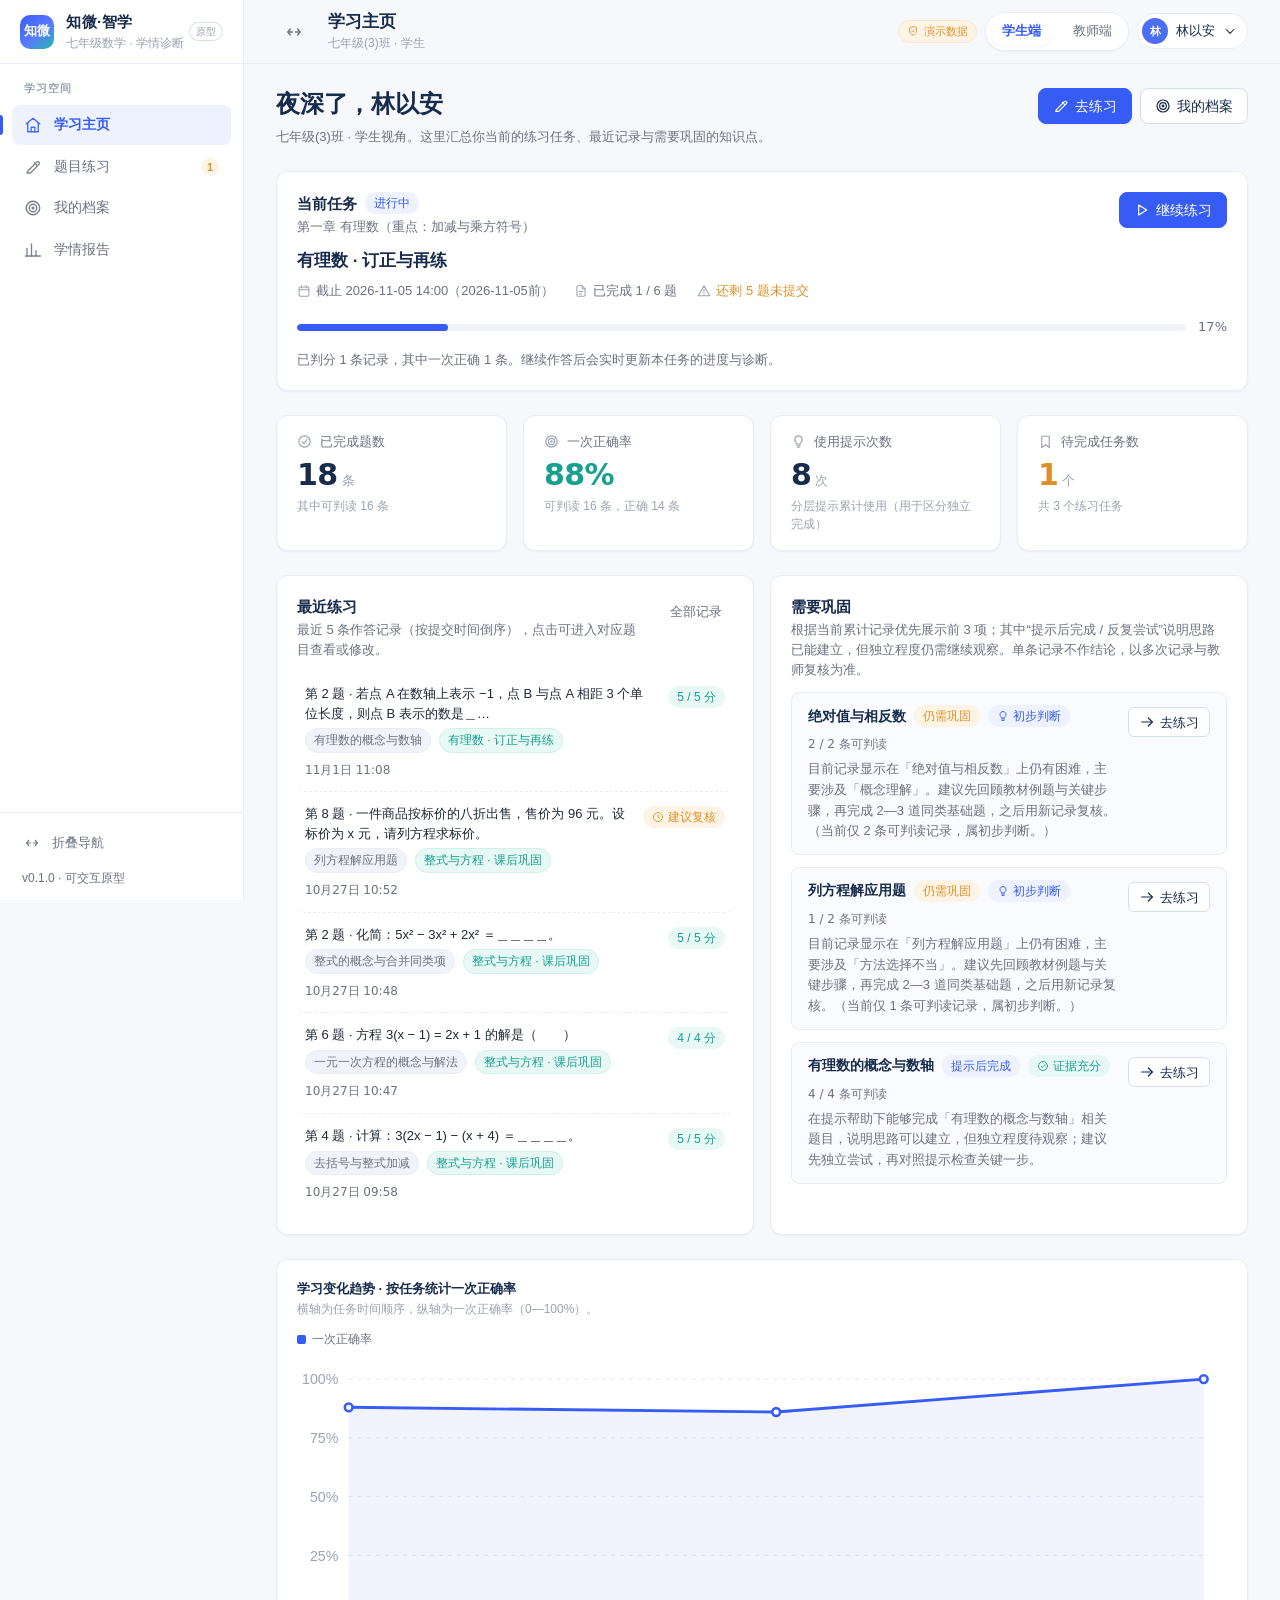
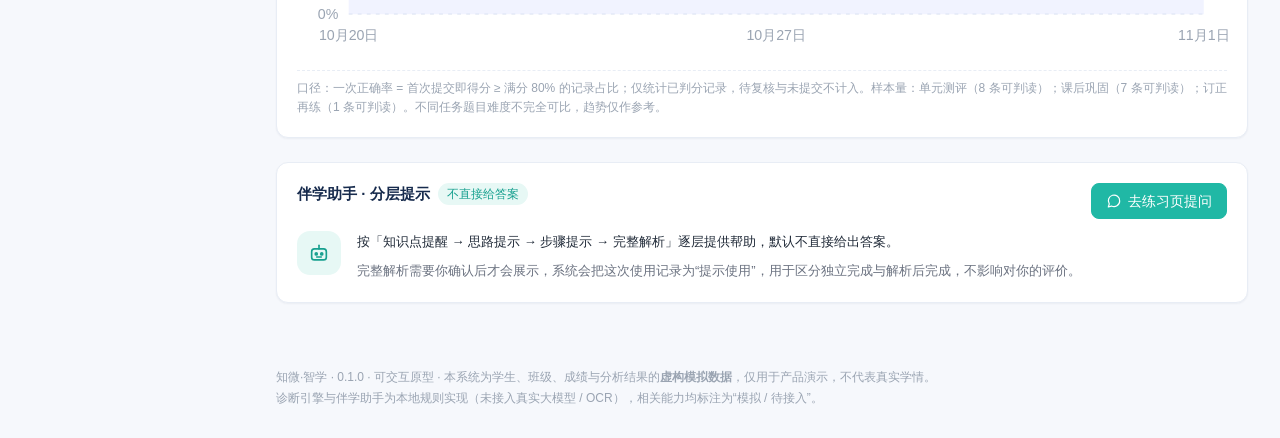
==== index.html @ b039ffd8 "checkpoint: 第一轮 UI 优化开始前的完整基线（Batch 0 前）" ====
<!DOCTYPE html>
<html lang="zh-CN">
<head>
  <meta charset="utf-8" />
  <meta name="viewport" content="width=device-width, initial-scale=1" />
  <title>知微·智学 · 七年级数学学情诊断与个性化学习智能体</title>
  <meta name="description" content="面向七年级数学的学情诊断与个性化学习智能体原型（演示数据）" />
  <link rel="stylesheet" href="css/tokens.css" />
  <link rel="stylesheet" href="css/base.css" />
  <link rel="stylesheet" href="css/components.css" />
  <link rel="stylesheet" href="css/charts.css" />
  <link rel="stylesheet" href="css/student.css" />
  <link rel="stylesheet" href="css/teacher.css" />
  <link rel="stylesheet" href="css/analysis.css" />
  <link rel="stylesheet" href="css/print.css" />
</head>
<body>
  <a class="skip-link" href="#app">跳到主要内容</a>
  <div id="app" class="app-root">
    <div class="boot">
      <div class="boot-mark">知微</div>
      <p class="boot-text">正在加载演示数据……</p>
    </div>
  </div>
  <div id="overlay-root"></div>
  <div id="toast-root" class="toast-root" aria-live="polite" aria-atomic="true"></div>

  <!-- 核心库 -->
  <script src="js/core/html.js"></script>
  <script src="js/core/pages.js"></script>
  <script src="js/data/seed.js"></script>
  <script src="js/services/parser.js"></script>
  <script src="js/services/grader.js"></script>
  <script src="js/services/diagnosis.js"></script>
  <script src="js/services/selectors.js"></script>
  <script src="js/services/assistant.js"></script>
  <script src="js/services/io.js"></script>
  <script src="js/core/store.js"></script>
  <script src="js/core/ui.js"></script>
  <script src="js/core/charts.js"></script>

  <!-- 学生端页面 -->
  <script src="js/pages/student/home.js"></script>
  <script src="js/pages/student/practice.js"></script>
  <script src="js/pages/student/archive.js"></script>
  <script src="js/pages/student/report.js"></script>

  <!-- 教师端页面（核心流程） -->
  <script src="js/pages/teacher/dashboard.js"></script>
  <script src="js/pages/teacher/import.js"></script>
  <script src="js/pages/teacher/grading.js"></script>
  <script src="js/pages/teacher/review.js"></script>

  <!-- 教师端页面（学情分析） -->
  <script src="js/pages/teacher/analysis.js"></script>
  <script src="js/pages/teacher/profile.js"></script>
  <script src="js/pages/teacher/assistant.js"></script>
  <script src="js/pages/teacher/data.js"></script>

  <!-- 应用入口 -->
  <script src="js/app.js"></script>
</body>
</html>
---- css/tokens.css ----
/* ============================================================
   知微·智学 · 设计令牌（Design Tokens）
   依据 UI设计.docx：暖白底 + 深海蓝主色 + 青绿辅助色
   ============================================================ */
:root {
  /* 色彩 */
  --bg: #F6F8FC;
  --bg-soft: #F0F4FA;
  --surface: #FFFFFF;
  --surface-2: #FAFBFE;
  --primary: #365CF5;
  --primary-hover: #2A4BD8;
  --primary-active: #2440BC;
  --primary-50: #EEF2FF;
  --primary-100: #DDE5FF;
  --primary-200: #C3D0FF;
  --navy: #172B4D;
  --navy-2: #24395C;
  --teal: #20B8A5;
  --teal-hover: #17A08F;
  --teal-50: #E7F8F5;
  --teal-100: #CDF1EB;
  --success: #16A085;
  --success-50: #E6F6F2;
  --warn: #F0A43A;
  --warn-hover: #DC9128;
  --warn-50: #FDF4E6;
  --warn-100: #FBE7C7;
  --danger: #E56B6F;
  --danger-50: #FDEDEE;
  --danger-100: #FAD5D7;
  --text: #1F2937;
  --text-2: #6B7280;
  --text-3: #9AA4B2;
  --text-invert: #FFFFFF;
  --border: #E8EDF5;
  --border-strong: #D6DFEC;
  --border-focus: #365CF5;
  --overlay: rgba(23, 43, 77, 0.42);

  /* 圆角 */
  --radius-xs: 6px;
  --radius-sm: 8px;
  --radius: 12px;
  --radius-lg: 16px;
  --radius-xl: 20px;
  --radius-pill: 999px;

  /* 间距（8px 体系） */
  --s-1: 4px;
  --s-2: 8px;
  --s-3: 12px;
  --s-4: 16px;
  --s-5: 20px;
  --s-6: 24px;
  --s-7: 32px;
  --s-8: 40px;
  --s-9: 48px;
  --s-10: 64px;
  --s-11: 80px;

  /* 阴影 */
  --shadow-xs: 0 1px 2px rgba(23, 43, 77, 0.05);
  --shadow-sm: 0 1px 3px rgba(23, 43, 77, 0.07), 0 1px 2px rgba(23, 43, 77, 0.04);
  --shadow-md: 0 6px 20px rgba(23, 43, 77, 0.08);
  --shadow-lg: 0 18px 48px rgba(23, 43, 77, 0.14);
  --shadow-focus: 0 0 0 3px rgba(54, 92, 245, 0.18);

  /* 字体 */
  --font-sans: "Inter", -apple-system, BlinkMacSystemFont, "Segoe UI", "PingFang SC",
    "Hiragino Sans GB", "Microsoft YaHei", "Noto Sans SC", "Source Han Sans SC", sans-serif;
  --font-num: "Inter", "SF Pro Display", "Segoe UI", system-ui, sans-serif;
  --font-mono: "JetBrains Mono", "SFMono-Regular", Consolas, "Liberation Mono", monospace;

  --fs-xs: 12px;
  --fs-sm: 13px;
  --fs-base: 14px;
  --fs-md: 15px;
  --fs-lg: 17px;
  --fs-xl: 20px;
  --fs-2xl: 24px;
  --fs-3xl: 30px;
  --fs-4xl: 38px;

  --lh-tight: 1.25;
  --lh-normal: 1.55;
  --lh-relaxed: 1.75;

  /* 动效 */
  --dur-fast: 150ms;
  --dur: 200ms;
  --dur-slow: 250ms;
  --ease: cubic-bezier(0.2, 0.8, 0.2, 1);
  --ease-out: cubic-bezier(0.16, 1, 0.3, 1);

  /* 布局 */
  --sidebar-w: 244px;
  --sidebar-w-collapsed: 76px;
  --topbar-h: 64px;
  --content-max: 1280px;
  --z-sticky: 20;
  --z-nav: 40;
  --z-overlay: 60;
  --z-modal: 70;
  --z-toast: 90;

  /* 语义状态（与 UI 规范对应） */
  --st-confirmed: var(--success);
  --st-confirmed-bg: var(--success-50);
  --st-pending: var(--warn);
  --st-pending-bg: var(--warn-50);
  --st-unknown: #8A94A6;
  --st-unknown-bg: #F1F4F9;
  --st-processing: var(--primary);
  --st-processing-bg: var(--primary-50);
  --st-error: var(--danger);
  --st-error-bg: var(--danger-50);
}
---- css/base.css ----
/* ============================================================
   知微·智学 · 基础样式与页面外壳
   ============================================================ */
*,
*::before,
*::after { box-sizing: border-box; }

html, body { height: 100%; }

html {
  -webkit-text-size-adjust: 100%;
  text-size-adjust: 100%;
}

body {
  margin: 0;
  background: var(--bg);
  color: var(--text);
  font-family: var(--font-sans);
  font-size: var(--fs-base);
  line-height: var(--lh-normal);
  -webkit-font-smoothing: antialiased;
  -moz-osx-font-smoothing: grayscale;
}

h1, h2, h3, h4, h5, p, figure, blockquote, dl, dd { margin: 0; }
ul, ol { margin: 0; padding: 0; }
li { list-style: none; }
button, input, select, textarea { font: inherit; color: inherit; }
button { cursor: pointer; }
a { color: var(--primary); text-decoration: none; }
a:hover { text-decoration: underline; }
img, svg { max-width: 100%; }
strong, b { font-weight: 600; }

::selection { background: var(--primary-100); color: var(--navy); }

:focus-visible {
  outline: 2px solid var(--primary);
  outline-offset: 2px;
  border-radius: var(--radius-xs);
}

.skip-link {
  position: fixed;
  left: 12px;
  top: -60px;
  z-index: 200;
  background: var(--surface);
  color: var(--primary);
  padding: 8px 14px;
  border-radius: var(--radius-sm);
  box-shadow: var(--shadow-md);
  transition: top var(--dur) var(--ease);
}
.skip-link:focus { top: 12px; }

/* ---------------- 启动占位 ---------------- */
.boot {
  min-height: 100vh;
  display: flex;
  flex-direction: column;
  align-items: center;
  justify-content: center;
  gap: var(--s-4);
}
.boot-mark {
  width: 64px; height: 64px;
  border-radius: 18px;
  background: linear-gradient(140deg, var(--primary), #5B7BFF 55%, var(--teal));
  color: #fff;
  font-weight: 700;
  font-size: 19px;
  display: flex; align-items: center; justify-content: center;
  box-shadow: var(--shadow-md);
  letter-spacing: 1px;
}
.boot-text { color: var(--text-2); font-size: var(--fs-sm); }

/* ============================================================
   页面外壳：左侧导航 + 顶部工具栏 + 内容区
   ============================================================ */
.shell {
  display: grid;
  grid-template-columns: var(--sidebar-w) minmax(0, 1fr);
  min-height: 100vh;
  transition: grid-template-columns var(--dur-slow) var(--ease);
}
.shell.is-collapsed { grid-template-columns: var(--sidebar-w-collapsed) minmax(0, 1fr); }

/* ---------------- 侧边导航 ---------------- */
.sidebar {
  position: sticky;
  top: 0;
  height: 100vh;
  display: flex;
  flex-direction: column;
  background: var(--surface);
  border-right: 1px solid var(--border);
  z-index: var(--z-nav);
}
.brand {
  display: flex;
  align-items: center;
  gap: var(--s-3);
  height: var(--topbar-h);
  padding: 0 var(--s-5);
  border-bottom: 1px solid var(--border);
  flex: 0 0 auto;
}
.brand-mark {
  width: 34px; height: 34px;
  flex: 0 0 auto;
  border-radius: 10px;
  background: linear-gradient(140deg, var(--primary), #5B7BFF 55%, var(--teal));
  color: #fff;
  font-size: 13px;
  font-weight: 700;
  display: flex; align-items: center; justify-content: center;
  letter-spacing: .5px;
}
.brand-text { min-width: 0; }
.brand-name {
  font-size: var(--fs-md);
  font-weight: 700;
  color: var(--navy);
  letter-spacing: .5px;
  white-space: nowrap;
}
.brand-sub {
  font-size: var(--fs-xs);
  color: var(--text-3);
  white-space: nowrap;
  margin-top: 1px;
}
.brand-badge {
  margin-left: auto;
  font-size: 10px;
  color: var(--text-3);
  border: 1px solid var(--border-strong);
  border-radius: var(--radius-pill);
  padding: 1px 6px;
  white-space: nowrap;
}

.nav {
  flex: 1 1 auto;
  overflow-y: auto;
  padding: var(--s-4) var(--s-3);
  display: flex;
  flex-direction: column;
  gap: var(--s-5);
  scrollbar-width: thin;
}
.nav-group-title {
  font-size: 11px;
  letter-spacing: .08em;
  color: var(--text-3);
  font-weight: 600;
  padding: 0 var(--s-3);
  margin-bottom: var(--s-2);
  white-space: nowrap;
  overflow: hidden;
}
.nav-item {
  display: flex;
  align-items: center;
  gap: var(--s-3);
  padding: 9px var(--s-3);
  border-radius: var(--radius-sm);
  color: var(--text-2);
  font-size: var(--fs-base);
  font-weight: 500;
  text-decoration: none;
  transition: background var(--dur-fast) var(--ease), color var(--dur-fast) var(--ease);
  position: relative;
  white-space: nowrap;
}
.nav-item + .nav-item { margin-top: 2px; }
.nav-item svg { flex: 0 0 auto; color: currentColor; opacity: .9; }
.nav-item:hover { background: var(--bg-soft); color: var(--navy); text-decoration: none; }
.nav-item.is-active { background: var(--primary-50); color: var(--primary); font-weight: 600; }
.nav-item.is-active::before {
  content: "";
  position: absolute;
  left: -12px; top: 50%;
  transform: translateY(-50%);
  width: 3px; height: 20px;
  border-radius: 0 3px 3px 0;
  background: var(--primary);
}
.nav-item-label { flex: 1 1 auto; overflow: hidden; text-overflow: ellipsis; }
.nav-count {
  font-size: 11px;
  font-weight: 600;
  padding: 0 6px;
  border-radius: var(--radius-pill);
  background: var(--warn-50);
  color: var(--warn-hover);
  line-height: 18px;
}
.nav-foot {
  border-top: 1px solid var(--border);
  padding: var(--s-3);
  display: flex;
  flex-direction: column;
  gap: var(--s-2);
}
.nav-collapse {
  display: flex;
  align-items: center;
  gap: var(--s-3);
  width: 100%;
  padding: 8px var(--s-3);
  border: 0;
  background: transparent;
  border-radius: var(--radius-sm);
  color: var(--text-2);
  font-size: var(--fs-sm);
}
.nav-collapse:hover { background: var(--bg-soft); color: var(--navy); }

/* 折叠态 */
.shell.is-collapsed .brand { padding: 0; justify-content: center; }
.shell.is-collapsed .brand-text,
.shell.is-collapsed .brand-badge,
.shell.is-collapsed .nav-group-title,
.shell.is-collapsed .nav-item-label,
.shell.is-collapsed .nav-count,
.shell.is-collapsed .nav-collapse span { display: none; }
.shell.is-collapsed .nav-item { justify-content: center; padding: 10px 0; }
.shell.is-collapsed .nav-item.is-active::before { left: -12px; }
.shell.is-collapsed .nav-collapse { justify-content: center; }

/* ---------------- 主区域 ---------------- */
.main {
  min-width: 0;
  display: flex;
  flex-direction: column;
  min-height: 100vh;
}
.topbar {
  position: sticky;
  top: 0;
  z-index: var(--z-sticky);
  height: var(--topbar-h);
  flex: 0 0 auto;
  display: flex;
  align-items: center;
  gap: var(--s-4);
  padding: 0 var(--s-7);
  background: rgba(246, 248, 252, 0.86);
  backdrop-filter: saturate(1.4) blur(10px);
  border-bottom: 1px solid var(--border);
}
.topbar-title { min-width: 0; }
.topbar-title h1 {
  font-size: var(--fs-lg);
  font-weight: 650;
  color: var(--navy);
  line-height: 1.3;
  white-space: nowrap;
  overflow: hidden;
  text-overflow: ellipsis;
}
.topbar-crumb {
  font-size: var(--fs-xs);
  color: var(--text-3);
  margin-top: 1px;
  white-space: nowrap;
  overflow: hidden;
  text-overflow: ellipsis;
}
.topbar-tools {
  margin-left: auto;
  display: flex;
  align-items: center;
  gap: var(--s-2);
}
.content {
  flex: 1 1 auto;
  width: 100%;
  max-width: var(--content-max);
  margin: 0 auto;
  padding: var(--s-6) var(--s-7) var(--s-9);
}
.content.is-wide { max-width: none; }

.page { display: flex; flex-direction: column; gap: var(--s-6); animation: page-in var(--dur-slow) var(--ease-out); }
@keyframes page-in {
  from { opacity: 0; transform: translateY(6px); }
  to { opacity: 1; transform: none; }
}

/* ---------------- 页头 ---------------- */
.page-head { display: flex; align-items: flex-start; gap: var(--s-4); flex-wrap: wrap; }
.page-head-main { min-width: 0; flex: 1 1 340px; }
.page-title {
  font-size: var(--fs-2xl);
  font-weight: 650;
  color: var(--navy);
  letter-spacing: -0.01em;
  line-height: 1.3;
}
.page-desc { color: var(--text-2); font-size: var(--fs-sm); margin-top: var(--s-2); max-width: 76ch; }
.page-actions { display: flex; align-items: center; gap: var(--s-2); flex-wrap: wrap; }

/* ---------------- 通用工具类 ---------------- */
.stack { display: flex; flex-direction: column; gap: var(--s-4); }
.stack-sm { display: flex; flex-direction: column; gap: var(--s-2); }
.stack-lg { display: flex; flex-direction: column; gap: var(--s-6); }
.row { display: flex; align-items: center; gap: var(--s-3); }
.row-sm { display: flex; align-items: center; gap: var(--s-2); }
.row-between { display: flex; align-items: center; justify-content: space-between; gap: var(--s-3); }
.row-wrap { flex-wrap: wrap; }
.spacer { flex: 1 1 auto; }
.muted { color: var(--text-2); }
.small { font-size: var(--fs-sm); }
.tiny { font-size: var(--fs-xs); }
.num { font-family: var(--font-num); font-variant-numeric: tabular-nums; }
.mono { font-family: var(--font-mono); }
.strong { font-weight: 600; }
.navy { color: var(--navy); }
.primary-text { color: var(--primary); }
.teal-text { color: var(--teal-hover); }
.warn-text { color: var(--warn-hover); }
.danger-text { color: var(--danger); }
.truncate { overflow: hidden; text-overflow: ellipsis; white-space: nowrap; }
.scroll-x { overflow-x: auto; scrollbar-width: thin; }
.divider { height: 1px; background: var(--border); border: 0; margin: 0; }
.mt-2 { margin-top: var(--s-2); }
.mt-4 { margin-top: var(--s-4); }
.mt-6 { margin-top: var(--s-6); }
.mb-2 { margin-bottom: var(--s-2); }
.mb-4 { margin-bottom: var(--s-4); }
.hidden { display: none !important; }
.sr-only {
  position: absolute; width: 1px; height: 1px; padding: 0; margin: -1px;
  overflow: hidden; clip: rect(0 0 0 0); white-space: nowrap; border: 0;
}

/* ---------------- 响应式 ---------------- */
@media (max-width: 1180px) {
  :root { --sidebar-w: 216px; }
  .content { padding: var(--s-5) var(--s-5) var(--s-8); }
  .topbar { padding: 0 var(--s-5); }
}
@media (max-width: 900px) {
  .shell, .shell.is-collapsed { grid-template-columns: var(--sidebar-w-collapsed) minmax(0, 1fr); }
  .shell .brand-text, .shell .nav-group-title, .shell .nav-item-label, .shell .nav-count,
  .shell .brand-badge, .shell .nav-collapse span { display: none; }
  .shell .brand { padding: 0; justify-content: center; }
  .shell .nav-item { justify-content: center; padding: 10px 0; }
  .shell .nav-collapse { justify-content: center; }
  .content { padding: var(--s-4) var(--s-4) var(--s-8); }
  .topbar { padding: 0 var(--s-4); gap: var(--s-2); }
  .page-title { font-size: var(--fs-xl); }
}
@media (max-width: 640px) {
  .topbar-crumb { display: none; }
  .page-actions { width: 100%; }
}

/* ---------------- 打印 ---------------- */
@media print {
  .sidebar, .topbar, .no-print, .toast-root { display: none !important; }
  .shell { display: block; }
  .content { max-width: none; padding: 0; }
  body { background: #fff; }
  .card { box-shadow: none !important; border-color: #D6DFEC !important; break-inside: avoid; }
  a { color: inherit; text-decoration: none; }
}
---- css/components.css ----
/* ============================================================
   知微·智学 · 组件系统
   ============================================================ */

/* ---------------- 按钮 ---------------- */
.btn {
  display: inline-flex;
  align-items: center;
  justify-content: center;
  gap: 6px;
  height: 36px;
  padding: 0 14px;
  border-radius: var(--radius-sm);
  border: 1px solid transparent;
  background: var(--surface);
  color: var(--text);
  font-size: var(--fs-base);
  font-weight: 500;
  line-height: 1;
  white-space: nowrap;
  transition: background var(--dur-fast) var(--ease), border-color var(--dur-fast) var(--ease),
    color var(--dur-fast) var(--ease), box-shadow var(--dur-fast) var(--ease), transform var(--dur-fast) var(--ease);
  user-select: none;
}
.btn:active { transform: translateY(0.5px); }
.btn:disabled, .btn[aria-disabled="true"] { opacity: .5; cursor: not-allowed; pointer-events: none; }
.btn svg { flex: 0 0 auto; }

.btn-primary { background: var(--primary); color: #fff; border-color: var(--primary); box-shadow: var(--shadow-xs); }
.btn-primary:hover { background: var(--primary-hover); border-color: var(--primary-hover); text-decoration: none; }
.btn-primary:active { background: var(--primary-active); }

.btn-secondary { background: var(--surface); color: var(--navy); border-color: var(--border-strong); }
.btn-secondary:hover { background: var(--surface-2); border-color: var(--primary-200); color: var(--primary); text-decoration: none; }

.btn-ghost { background: transparent; color: var(--text-2); border-color: transparent; }
.btn-ghost:hover { background: var(--bg-soft); color: var(--navy); text-decoration: none; }

.btn-quiet { background: var(--primary-50); color: var(--primary); border-color: transparent; }
.btn-quiet:hover { background: var(--primary-100); text-decoration: none; }

.btn-teal { background: var(--teal); color: #fff; border-color: var(--teal); }
.btn-teal:hover { background: var(--teal-hover); border-color: var(--teal-hover); text-decoration: none; }

.btn-danger { background: var(--surface); color: var(--danger); border-color: var(--danger-100); }
.btn-danger:hover { background: var(--danger-50); border-color: var(--danger); text-decoration: none; }

.btn-sm { height: 30px; padding: 0 10px; font-size: var(--fs-sm); border-radius: var(--radius-xs); gap: 5px; }
.btn-lg { height: 42px; padding: 0 20px; font-size: var(--fs-md); border-radius: var(--radius); }
.btn-icon { width: 36px; padding: 0; }
.btn-icon.btn-sm { width: 30px; }
.btn-block { width: 100%; }
.btn-row { display: flex; align-items: center; gap: var(--s-2); flex-wrap: wrap; }

.link-btn {
  border: 0; background: none; padding: 0;
  color: var(--primary); font-size: var(--fs-sm); font-weight: 500;
}
.link-btn:hover { text-decoration: underline; }
.link-quiet { color: var(--text-2); }
.link-quiet:hover { color: var(--primary); }

/* ---------------- 卡片 ---------------- */
.card {
  background: var(--surface);
  border: 1px solid var(--border);
  border-radius: var(--radius);
  box-shadow: var(--shadow-xs);
  min-width: 0;
}
.card.is-pad { padding: var(--s-5); }
.card.is-flat { box-shadow: none; }
.card.is-accent { border-left: 3px solid var(--primary); }
.card.is-warn { border-left: 3px solid var(--warn); }
.card.is-teal { border-left: 3px solid var(--teal); }
.card.is-danger { border-left: 3px solid var(--danger); }
.card.is-hover { transition: border-color var(--dur) var(--ease), box-shadow var(--dur) var(--ease), transform var(--dur) var(--ease); }
.card.is-hover:hover { border-color: var(--primary-200); box-shadow: var(--shadow-md); transform: translateY(-1px); }

.card-head {
  display: flex;
  align-items: flex-start;
  gap: var(--s-3);
  padding: var(--s-5) var(--s-5) var(--s-3);
}
.card-head.is-bordered { border-bottom: 1px solid var(--border); padding-bottom: var(--s-4); }
.card-head-main { min-width: 0; flex: 1 1 auto; }
.card-title {
  font-size: var(--fs-md);
  font-weight: 600;
  color: var(--navy);
  line-height: 1.4;
  display: flex;
  align-items: center;
  gap: var(--s-2);
  flex-wrap: wrap;
}
.card-desc { font-size: var(--fs-sm); color: var(--text-2); margin-top: 3px; }
.card-actions { display: flex; align-items: center; gap: var(--s-2); flex: 0 0 auto; flex-wrap: wrap; }
.card-body { padding: 0 var(--s-5) var(--s-5); }
.card-body.is-pad-top { padding-top: var(--s-3); }
.card-body.is-solo { padding: var(--s-5); }
.card-body.is-flush { padding: 0; }
.card-foot {
  padding: var(--s-3) var(--s-5);
  border-top: 1px solid var(--border);
  display: flex;
  align-items: center;
  gap: var(--s-2);
  flex-wrap: wrap;
  background: var(--surface-2);
  border-radius: 0 0 var(--radius) var(--radius);
}
.card-foot-actions { margin-left: auto; }

.section { display: flex; flex-direction: column; gap: var(--s-4); }
.section-head { display: flex; align-items: center; gap: var(--s-3); flex-wrap: wrap; }
.section-title {
  font-size: var(--fs-md);
  font-weight: 650;
  color: var(--navy);
  display: flex; align-items: center; gap: var(--s-2);
}
.section-title::before {
  content: "";
  width: 3px; height: 14px;
  border-radius: 2px;
  background: var(--primary);
  display: inline-block;
}
.section-desc { font-size: var(--fs-sm); color: var(--text-2); }
.section-head-actions { margin-left: auto; display: flex; gap: var(--s-2); align-items: center; }

.grid { display: grid; gap: var(--s-4); }
.grid-2 { display: grid; gap: var(--s-4); grid-template-columns: repeat(2, minmax(0, 1fr)); }
.grid-3 { display: grid; gap: var(--s-4); grid-template-columns: repeat(3, minmax(0, 1fr)); }
.grid-4 { display: grid; gap: var(--s-4); grid-template-columns: repeat(4, minmax(0, 1fr)); }
.grid-auto { display: grid; gap: var(--s-4); grid-template-columns: repeat(auto-fit, minmax(220px, 1fr)); }
.split { display: grid; gap: var(--s-5); grid-template-columns: minmax(0, 1fr) 360px; align-items: start; }
.split-sm { display: grid; gap: var(--s-5); grid-template-columns: minmax(0, 1fr) 300px; align-items: start; }
.split-side { position: sticky; top: calc(var(--topbar-h) + var(--s-4)); }

@media (max-width: 1180px) {
  .grid-4 { grid-template-columns: repeat(2, minmax(0, 1fr)); }
}
@media (max-width: 1024px) {
  .split, .split-sm { grid-template-columns: minmax(0, 1fr); }
  .split-side { position: static; }
  .grid-3 { grid-template-columns: repeat(2, minmax(0, 1fr)); }
}
@media (max-width: 640px) {
  .grid-2, .grid-3, .grid-4 { grid-template-columns: minmax(0, 1fr); }
}

/* ---------------- 工具栏 ---------------- */
.toolbar {
  display: flex;
  align-items: center;
  gap: var(--s-2);
  flex-wrap: wrap;
}
.toolbar-right { margin-left: auto; display: flex; align-items: center; gap: var(--s-2); }
.toolbar-label { font-size: var(--fs-sm); color: var(--text-2); }

/* ---------------- 表单 ---------------- */
.form-grid { display: grid; gap: var(--s-4); grid-template-columns: repeat(2, minmax(0, 1fr)); }
.form-grid.is-3 { grid-template-columns: repeat(3, minmax(0, 1fr)); }
.field { display: flex; flex-direction: column; gap: 6px; min-width: 0; }
.label { font-size: var(--fs-sm); font-weight: 500; color: var(--navy); display: flex; align-items: center; gap: 6px; }
.label .req { color: var(--danger); }
.help { font-size: var(--fs-xs); color: var(--text-3); line-height: 1.5; }
.input, .select, .textarea {
  width: 100%;
  min-height: 36px;
  padding: 8px 11px;
  border: 1px solid var(--border-strong);
  border-radius: var(--radius-sm);
  background: var(--surface);
  color: var(--text);
  font-size: var(--fs-base);
  transition: border-color var(--dur-fast) var(--ease), box-shadow var(--dur-fast) var(--ease);
  outline: none;
}
.input:hover, .select:hover, .textarea:hover { border-color: var(--primary-200); }
.input:focus, .select:focus, .textarea:focus { border-color: var(--primary); box-shadow: var(--shadow-focus); }
.input::placeholder, .textarea::placeholder { color: var(--text-3); }
.textarea { min-height: 88px; resize: vertical; line-height: 1.6; }
.textarea.is-lg { min-height: 132px; }
.select {
  appearance: none;
  padding-right: 30px;
  background-image: url("data:image/svg+xml;charset=utf-8,%3Csvg xmlns='http://www.w3.org/2000/svg' width='12' height='12' viewBox='0 0 24 24' fill='none' stroke='%236B7280' stroke-width='2.4' stroke-linecap='round' stroke-linejoin='round'%3E%3Cpath d='m6 9 6 6 6-6'/%3E%3C/svg%3E");
  background-repeat: no-repeat;
  background-position: right 10px center;
}
.input.is-sm, .select.is-sm { min-height: 30px; padding: 4px 9px; font-size: var(--fs-sm); }
.input.is-lg { min-height: 44px; font-size: var(--fs-md); }
.search {
  position: relative;
  display: flex;
  align-items: center;
}
.search svg { position: absolute; left: 10px; color: var(--text-3); pointer-events: none; }
.search .input { padding-left: 32px; }
.check { display: flex; align-items: flex-start; gap: 8px; font-size: var(--fs-sm); color: var(--text); cursor: pointer; }
.check input { margin-top: 2px; accent-color: var(--primary); width: 15px; height: 15px; }
.radio-row { display: flex; gap: var(--s-3); flex-wrap: wrap; }
.inline-form { display: flex; align-items: center; gap: var(--s-2); flex-wrap: wrap; }

/* 分段控件 */
.seg {
  display: inline-flex;
  padding: 3px;
  gap: 2px;
  background: var(--bg-soft);
  border-radius: var(--radius-sm);
  border: 1px solid var(--border);
}
.seg-item {
  border: 0; background: transparent;
  padding: 5px 12px;
  border-radius: var(--radius-xs);
  font-size: var(--fs-sm);
  color: var(--text-2);
  font-weight: 500;
  transition: background var(--dur-fast) var(--ease), color var(--dur-fast) var(--ease);
}
.seg-item:hover { color: var(--navy); }
.seg-item.is-active { background: var(--surface); color: var(--primary); box-shadow: var(--shadow-xs); font-weight: 600; }

/* ---------------- 徽标 / 标签 ---------------- */
.badge {
  display: inline-flex;
  align-items: center;
  gap: 4px;
  height: 22px;
  padding: 0 8px;
  border-radius: var(--radius-pill);
  font-size: var(--fs-xs);
  font-weight: 500;
  line-height: 1;
  white-space: nowrap;
  background: var(--st-unknown-bg);
  color: var(--st-unknown);
  border: 1px solid transparent;
}
.badge svg { width: 12px; height: 12px; }
.badge-neutral { background: var(--bg-soft); color: var(--text-2); }
.badge-primary { background: var(--primary-50); color: var(--primary); }
.badge-teal { background: var(--teal-50); color: var(--teal-hover); }
.badge-success { background: var(--success-50); color: var(--success); }
.badge-warn { background: var(--warn-50); color: var(--warn-hover); }
.badge-danger { background: var(--danger-50); color: var(--danger); }
.badge-outline { background: transparent; border-color: var(--border-strong); color: var(--text-2); }
.badge-dot::before {
  content: "";
  width: 6px; height: 6px; border-radius: 50%;
  background: currentColor;
  display: inline-block;
  flex: 0 0 auto;
}
.badge-lg { height: 26px; padding: 0 10px; font-size: var(--fs-sm); }

.tag {
  display: inline-flex;
  align-items: center;
  gap: 4px;
  padding: 2px 8px;
  border-radius: var(--radius-pill);
  background: var(--bg-soft);
  color: var(--text-2);
  font-size: var(--fs-xs);
  border: 1px solid var(--border);
  white-space: nowrap;
}
.tag-primary { background: var(--primary-50); border-color: var(--primary-100); color: var(--primary); }
.tag-teal { background: var(--teal-50); border-color: var(--teal-100); color: var(--teal-hover); }
.tag-warn { background: var(--warn-50); border-color: var(--warn-100); color: var(--warn-hover); }
.tag-danger { background: var(--danger-50); border-color: var(--danger-100); color: var(--danger); }
.tag-x { border: 0; background: none; color: inherit; padding: 0; display: inline-flex; opacity: .6; }
.tag-x:hover { opacity: 1; }

.chip {
  display: inline-flex;
  align-items: center;
  gap: 5px;
  height: 28px;
  padding: 0 11px;
  border-radius: var(--radius-pill);
  border: 1px solid var(--border-strong);
  background: var(--surface);
  color: var(--text-2);
  font-size: var(--fs-sm);
  transition: all var(--dur-fast) var(--ease);
}
.chip:hover { border-color: var(--primary-200); color: var(--primary); }
.chip.is-active { background: var(--primary-50); border-color: var(--primary-200); color: var(--primary); font-weight: 500; }
.chip-row { display: flex; gap: var(--s-2); flex-wrap: wrap; }

/* ---------------- KPI ---------------- */
.kpi {
  display: flex;
  flex-direction: column;
  gap: 6px;
  padding: var(--s-4) var(--s-5);
  background: var(--surface);
  border: 1px solid var(--border);
  border-radius: var(--radius);
  box-shadow: var(--shadow-xs);
  min-width: 0;
}
.kpi-head { display: flex; align-items: center; gap: var(--s-2); color: var(--text-2); font-size: var(--fs-sm); }
.kpi-head svg { color: var(--text-3); }
.kpi-value {
  font-family: var(--font-num);
  font-size: var(--fs-3xl);
  font-weight: 650;
  letter-spacing: -0.02em;
  color: var(--navy);
  line-height: 1.1;
  display: flex;
  align-items: baseline;
  gap: 4px;
}
.kpi-value .unit { font-size: var(--fs-sm); font-weight: 500; color: var(--text-3); letter-spacing: 0; }
.kpi-sub { font-size: var(--fs-xs); color: var(--text-3); display: flex; align-items: center; gap: 5px; }
.kpi.is-primary .kpi-value { color: var(--primary); }
.kpi.is-teal .kpi-value { color: var(--teal-hover); }
.kpi.is-warn .kpi-value { color: var(--warn-hover); }
.kpi.is-danger .kpi-value { color: var(--danger); }
.kpi.is-soft { background: var(--surface-2); }
.trend-up { color: var(--success); }
.trend-down { color: var(--danger); }
.trend-flat { color: var(--text-3); }

/* ---------------- 表格 ---------------- */
.table-wrap {
  overflow-x: auto;
  border: 1px solid var(--border);
  border-radius: var(--radius);
  background: var(--surface);
  scrollbar-width: thin;
}
.table { width: 100%; border-collapse: separate; border-spacing: 0; font-size: var(--fs-sm); }
.table th {
  position: sticky;
  top: 0;
  z-index: 1;
  background: var(--surface-2);
  color: var(--text-2);
  font-weight: 600;
  font-size: var(--fs-xs);
  text-align: left;
  padding: 10px 14px;
  border-bottom: 1px solid var(--border);
  white-space: nowrap;
  letter-spacing: .01em;
}
.table td {
  padding: 11px 14px;
  border-bottom: 1px solid var(--border);
  color: var(--text);
  vertical-align: middle;
}
.table tbody tr:last-child td { border-bottom: 0; }
.table tbody tr { transition: background var(--dur-fast) var(--ease); }
.table tbody tr:hover { background: var(--surface-2); }
.table tbody tr.is-selected { background: var(--primary-50); }
.table tbody tr.is-clickable { cursor: pointer; }
.table .num, .table .td-num { font-family: var(--font-num); font-variant-numeric: tabular-nums; text-align: right; }
.table .col-center { text-align: center; }
.table .col-nowrap { white-space: nowrap; }
.table .cell-strong { font-weight: 600; color: var(--navy); }
.table .cell-sub { display: block; font-size: var(--fs-xs); color: var(--text-3); margin-top: 2px; }
.table tfoot td { background: var(--surface-2); font-weight: 600; }
.table.is-compact td { padding: 8px 12px; }
.table.is-compact th { padding: 8px 12px; }

/* ---------------- 进度 / 数值条 ---------------- */
.progress {
  position: relative;
  height: 7px;
  border-radius: var(--radius-pill);
  background: var(--bg-soft);
  overflow: hidden;
  min-width: 60px;
}
.progress-bar {
  position: absolute;
  inset: 0 auto 0 0;
  border-radius: var(--radius-pill);
  background: var(--primary);
  transition: width var(--dur-slow) var(--ease);
}
.progress-bar.is-teal { background: var(--teal); }
.progress-bar.is-warn { background: var(--warn); }
.progress-bar.is-danger { background: var(--danger); }
.progress-bar.is-neutral { background: var(--text-3); }
.progress.is-lg { height: 10px; }
.progress-line { display: flex; align-items: center; gap: var(--s-2); }
.progress-line .progress { flex: 1 1 auto; }
.progress-value { font-family: var(--font-num); font-size: var(--fs-xs); color: var(--text-2); min-width: 34px; text-align: right; }

.stat-line { display: flex; align-items: baseline; justify-content: space-between; gap: var(--s-3); font-size: var(--fs-sm); }
.stat-line + .stat-line { margin-top: 7px; }
.stat-line .k { color: var(--text-2); }
.stat-line .v { font-family: var(--font-num); font-weight: 600; color: var(--navy); }

.kv { display: flex; flex-direction: column; gap: 2px; }
.kv dt { font-size: var(--fs-xs); color: var(--text-3); }
.kv dd { font-size: var(--fs-sm); color: var(--text); font-weight: 500; }

/* ---------------- 提示条 / 状态块 ---------------- */
.banner {
  display: flex;
  gap: var(--s-3);
  padding: var(--s-3) var(--s-4);
  border-radius: var(--radius-sm);
  border: 1px solid var(--border);
  background: var(--surface-2);
  font-size: var(--fs-sm);
  color: var(--text-2);
  line-height: 1.6;
}
.banner-icon { flex: 0 0 auto; margin-top: 1px; }
.banner-body { min-width: 0; }
.banner-title { font-weight: 600; color: var(--navy); margin-bottom: 2px; }
.banner-info { background: var(--primary-50); border-color: var(--primary-100); color: #2C3F7E; }
.banner-info .banner-title { color: var(--primary-hover); }
.banner-warn { background: var(--warn-50); border-color: var(--warn-100); color: #7A5418; }
.banner-warn .banner-title { color: #8A5D12; }
.banner-danger { background: var(--danger-50); border-color: var(--danger-100); color: #8B3034; }
.banner-danger .banner-title { color: #9B3236; }
.banner-success { background: var(--success-50); border-color: var(--teal-100); color: #1D6455; }
.banner-success .banner-title { color: var(--success); }
.banner.is-compact { padding: 8px 12px; font-size: var(--fs-xs); }

/* ---------------- 空 / 加载 / 错误状态 ---------------- */
.empty {
  display: flex;
  flex-direction: column;
  align-items: center;
  justify-content: center;
  text-align: center;
  gap: var(--s-2);
  padding: var(--s-9) var(--s-5);
  color: var(--text-2);
}
.empty-icon {
  width: 48px; height: 48px;
  border-radius: 14px;
  background: var(--bg-soft);
  color: var(--text-3);
  display: flex; align-items: center; justify-content: center;
  margin-bottom: var(--s-2);
}
.empty-title { font-weight: 600; color: var(--navy); font-size: var(--fs-md); }
.empty-desc { font-size: var(--fs-sm); color: var(--text-3); max-width: 46ch; }
.empty.is-compact { padding: var(--s-6) var(--s-4); }

.loading { display: flex; align-items: center; justify-content: center; gap: var(--s-3); padding: var(--s-7); color: var(--text-2); font-size: var(--fs-sm); }
.spinner {
  width: 16px; height: 16px;
  border: 2px solid var(--primary-100);
  border-top-color: var(--primary);
  border-radius: 50%;
  animation: spin 700ms linear infinite;
  flex: 0 0 auto;
}
@keyframes spin { to { transform: rotate(360deg); } }

.skeleton { display: flex; flex-direction: column; gap: var(--s-2); }
.skeleton-line {
  height: 12px;
  border-radius: 6px;
  background: linear-gradient(90deg, var(--bg-soft) 25%, #EDF2F9 37%, var(--bg-soft) 63%);
  background-size: 400% 100%;
  animation: shimmer 1.4s ease infinite;
}
.skeleton-line.is-title { height: 18px; width: 40%; }
@keyframes shimmer { 0% { background-position: 100% 50%; } 100% { background-position: 0 50%; } }

/* ---------------- 标签页 ---------------- */
.tabs {
  display: flex;
  gap: var(--s-1);
  border-bottom: 1px solid var(--border);
  overflow-x: auto;
  scrollbar-width: none;
}
.tabs::-webkit-scrollbar { display: none; }
.tab {
  position: relative;
  border: 0;
  background: none;
  padding: 10px 14px;
  color: var(--text-2);
  font-size: var(--fs-sm);
  font-weight: 500;
  white-space: nowrap;
  display: inline-flex;
  align-items: center;
  gap: 6px;
  transition: color var(--dur-fast) var(--ease);
}
.tab:hover { color: var(--navy); }
.tab.is-active { color: var(--primary); font-weight: 600; }
.tab.is-active::after {
  content: "";
  position: absolute;
  left: 10px; right: 10px; bottom: -1px;
  height: 2px;
  border-radius: 2px 2px 0 0;
  background: var(--primary);
}
.tab .nav-count { background: var(--bg-soft); color: var(--text-2); }
.tab.is-active .nav-count { background: var(--primary-50); color: var(--primary); }

/* ---------------- 步骤条 ---------------- */
.stepper { display: flex; align-items: flex-start; gap: var(--s-2); flex-wrap: wrap; }
.step {
  display: flex;
  align-items: center;
  gap: var(--s-2);
  font-size: var(--fs-sm);
  color: var(--text-3);
}
.step-dot {
  width: 22px; height: 22px;
  border-radius: 50%;
  display: flex; align-items: center; justify-content: center;
  font-size: 11px;
  font-weight: 600;
  border: 1px solid var(--border-strong);
  background: var(--surface);
  color: var(--text-3);
  flex: 0 0 auto;
}
.step.is-done .step-dot { background: var(--success-50); border-color: var(--teal-100); color: var(--success); }
.step.is-done { color: var(--text-2); }
.step.is-active .step-dot { background: var(--primary); border-color: var(--primary); color: #fff; box-shadow: 0 0 0 3px var(--primary-50); }
.step.is-active { color: var(--primary); font-weight: 600; }
.step-sep { width: 24px; height: 1px; background: var(--border-strong); margin-top: 11px; flex: 0 1 auto; }

/* ---------------- 头像 ---------------- */
.avatar {
  width: 34px; height: 34px;
  border-radius: 50%;
  display: inline-flex;
  align-items: center;
  justify-content: center;
  font-size: var(--fs-sm);
  font-weight: 600;
  color: #fff;
  flex: 0 0 auto;
  background: var(--primary);
  letter-spacing: 0;
  user-select: none;
}
.avatar.is-sm { width: 26px; height: 26px; font-size: 11px; }
.avatar.is-lg { width: 44px; height: 44px; font-size: var(--fs-md); }
.avatar.is-xl { width: 56px; height: 56px; font-size: var(--fs-lg); }
.avatar-stack { display: flex; }
.avatar-stack .avatar { border: 2px solid var(--surface); margin-left: -8px; }
.avatar-stack .avatar:first-child { margin-left: 0; }

/* ---------------- 浮层：遮罩 / 弹窗 / 抽屉 ---------------- */
.overlay {
  position: fixed;
  inset: 0;
  background: var(--overlay);
  z-index: var(--z-overlay);
  animation: fade-in var(--dur) var(--ease);
  display: flex;
  align-items: center;
  justify-content: center;
  padding: var(--s-5);
}
@keyframes fade-in { from { opacity: 0; } to { opacity: 1; } }

.modal {
  position: relative;
  background: var(--surface);
  border-radius: var(--radius-lg);
  box-shadow: var(--shadow-lg);
  width: min(560px, 100%);
  max-height: min(86vh, 900px);
  display: flex;
  flex-direction: column;
  animation: modal-in var(--dur-slow) var(--ease-out);
  border: 1px solid var(--border);
}
.modal.is-sm { width: min(420px, 100%); }
.modal.is-md { width: min(560px, 100%); }
.modal.is-lg { width: min(820px, 100%); }
.modal.is-xl { width: min(1060px, 100%); }
@keyframes modal-in {
  from { opacity: 0; transform: translateY(10px) scale(0.985); }
  to { opacity: 1; transform: none; }
}
.modal-head {
  display: flex;
  align-items: flex-start;
  gap: var(--s-3);
  padding: var(--s-5) var(--s-6) var(--s-3);
}
.modal-title { font-size: var(--fs-lg); font-weight: 650; color: var(--navy); line-height: 1.4; flex: 1 1 auto; }
.modal-desc { font-size: var(--fs-sm); color: var(--text-2); margin-top: 4px; }
.modal-close {
  border: 0; background: transparent;
  width: 30px; height: 30px;
  border-radius: var(--radius-xs);
  color: var(--text-3);
  display: flex; align-items: center; justify-content: center;
  flex: 0 0 auto;
}
.modal-close:hover { background: var(--bg-soft); color: var(--navy); }
.modal-body { padding: var(--s-2) var(--s-6) var(--s-5); overflow-y: auto; font-size: var(--fs-base); }
.modal-body.is-flush { padding: 0; }
.modal-foot {
  display: flex;
  align-items: center;
  gap: var(--s-2);
  padding: var(--s-4) var(--s-6);
  border-top: 1px solid var(--border);
  background: var(--surface-2);
  border-radius: 0 0 var(--radius-lg) var(--radius-lg);
  flex-wrap: wrap;
}
.modal-foot .spacer { flex: 1 1 auto; }

.drawer-root { position: fixed; inset: 0; z-index: var(--z-overlay); background: var(--overlay); animation: fade-in var(--dur) var(--ease); }
.drawer {
  position: absolute;
  top: 0; right: 0; bottom: 0;
  width: min(480px, 100%);
  background: var(--surface);
  box-shadow: var(--shadow-lg);
  display: flex;
  flex-direction: column;
  animation: drawer-in var(--dur-slow) var(--ease-out);
}
@keyframes drawer-in { from { transform: translateX(24px); opacity: .6; } to { transform: none; opacity: 1; } }
.drawer-head { display: flex; align-items: flex-start; gap: var(--s-3); padding: var(--s-5) var(--s-5) var(--s-3); border-bottom: 1px solid var(--border); }
.drawer-body { padding: var(--s-4) var(--s-5); overflow-y: auto; flex: 1 1 auto; }
.drawer-foot { padding: var(--s-3) var(--s-5); border-top: 1px solid var(--border); display: flex; gap: var(--s-2); justify-content: flex-end; }

/* ---------------- Toast ---------------- */
.toast-root {
  position: fixed;
  right: var(--s-6);
  bottom: var(--s-6);
  z-index: var(--z-toast);
  display: flex;
  flex-direction: column;
  gap: var(--s-2);
  pointer-events: none;
  max-width: min(420px, calc(100vw - 32px));
}
.toast {
  display: flex;
  align-items: flex-start;
  gap: var(--s-2);
  padding: 10px 14px;
  background: var(--navy);
  color: #fff;
  border-radius: var(--radius-sm);
  box-shadow: var(--shadow-md);
  font-size: var(--fs-sm);
  line-height: 1.5;
  animation: toast-in var(--dur-slow) var(--ease-out);
  pointer-events: auto;
}
@keyframes toast-in { from { opacity: 0; transform: translateY(8px); } to { opacity: 1; transform: none; } }
.toast.is-out { animation: toast-out var(--dur) var(--ease) forwards; }
@keyframes toast-out { to { opacity: 0; transform: translateY(4px); } }
.toast svg { flex: 0 0 auto; margin-top: 1px; }
.toast-success { background: #12574A; }
.toast-warn { background: #7A5418; }
.toast-error { background: #8B3034; }

/* ---------------- AI / 诊断 / 证据 ---------------- */
.ai-card {
  border: 1px solid var(--primary-100);
  background: linear-gradient(180deg, #FAFBFF, var(--surface) 40%);
  border-radius: var(--radius);
  padding: var(--s-4);
  display: flex;
  flex-direction: column;
  gap: var(--s-2);
}
.ai-card.is-plain { background: var(--surface); border-color: var(--border); }
.ai-head { display: flex; align-items: center; gap: var(--s-2); flex-wrap: wrap; }
.ai-tag {
  display: inline-flex;
  align-items: center;
  gap: 4px;
  font-size: 11px;
  font-weight: 600;
  color: var(--primary);
  background: var(--primary-50);
  padding: 2px 7px;
  border-radius: var(--radius-pill);
  letter-spacing: .02em;
}
.ai-tag.is-teacher { color: var(--teal-hover); background: var(--teal-50); }
.ai-title { font-weight: 600; color: var(--navy); font-size: var(--fs-sm); }
.ai-text { font-size: var(--fs-sm); color: var(--text); line-height: 1.65; }
.ai-meta { font-size: var(--fs-xs); color: var(--text-3); }
.ai-caveat {
  font-size: var(--fs-xs);
  color: var(--text-2);
  background: var(--surface-2);
  border: 1px dashed var(--border-strong);
  border-radius: var(--radius-xs);
  padding: 6px 8px;
  line-height: 1.55;
}

.evidence {
  border: 1px solid var(--border);
  border-radius: var(--radius-sm);
  background: var(--surface-2);
  padding: var(--s-3) var(--s-4);
  display: flex;
  flex-direction: column;
  gap: var(--s-2);
}
.evidence-head { display: flex; align-items: center; gap: var(--s-2); flex-wrap: wrap; }
.evidence-title { font-size: var(--fs-sm); font-weight: 600; color: var(--navy); }
.evidence-list { display: flex; flex-direction: column; gap: 5px; }
.evidence-item {
  display: flex;
  gap: var(--s-2);
  font-size: var(--fs-xs);
  color: var(--text-2);
  line-height: 1.55;
}
.evidence-item::before {
  content: "";
  width: 4px; height: 4px;
  border-radius: 50%;
  background: var(--border-strong);
  margin-top: 7px;
  flex: 0 0 auto;
}
.evidence-foot { font-size: var(--fs-xs); color: var(--text-3); display: flex; gap: var(--s-3); flex-wrap: wrap; }

.hint-step {
  display: flex;
  gap: var(--s-3);
  padding: var(--s-3);
  border: 1px solid var(--border);
  border-radius: var(--radius-sm);
  background: var(--surface);
}
.hint-num {
  width: 24px; height: 24px;
  flex: 0 0 auto;
  border-radius: 50%;
  background: var(--primary-50);
  color: var(--primary);
  font-size: 12px;
  font-weight: 700;
  display: flex; align-items: center; justify-content: center;
}
.hint-body { font-size: var(--fs-sm); color: var(--text); line-height: 1.65; min-width: 0; }
.hint-body strong { color: var(--navy); }

.steps { display: flex; flex-direction: column; gap: var(--s-2); }
.steps-list { display: flex; flex-direction: column; gap: 6px; margin: 0; padding-left: 18px; }
.steps-list li { list-style: decimal; font-size: var(--fs-sm); line-height: 1.65; color: var(--text); }

/* ---------------- 上传区 ---------------- */
.upload-zone {
  border: 1.5px dashed var(--border-strong);
  border-radius: var(--radius);
  background: var(--surface-2);
  padding: var(--s-7) var(--s-5);
  text-align: center;
  display: flex;
  flex-direction: column;
  align-items: center;
  gap: var(--s-2);
  transition: border-color var(--dur) var(--ease), background var(--dur) var(--ease);
  cursor: pointer;
}
.upload-zone:hover, .upload-zone.is-over { border-color: var(--primary); background: var(--primary-50); }
.upload-zone.is-over { box-shadow: var(--shadow-focus); }
.upload-icon {
  width: 46px; height: 46px;
  border-radius: 14px;
  background: var(--surface);
  border: 1px solid var(--border);
  color: var(--primary);
  display: flex; align-items: center; justify-content: center;
  box-shadow: var(--shadow-xs);
  margin-bottom: var(--s-1);
}
.upload-title { font-weight: 600; color: var(--navy); }
.upload-desc { font-size: var(--fs-sm); color: var(--text-3); max-width: 52ch; line-height: 1.6; }
.upload-zone input[type="file"] { display: none; }

.file-item {
  display: flex;
  align-items: center;
  gap: var(--s-3);
  padding: var(--s-3) var(--s-4);
  border: 1px solid var(--border);
  border-radius: var(--radius-sm);
  background: var(--surface);
}
.file-icon {
  width: 34px; height: 34px;
  border-radius: var(--radius-sm);
  background: var(--primary-50);
  color: var(--primary);
  display: flex; align-items: center; justify-content: center;
  flex: 0 0 auto;
}
.file-meta { min-width: 0; flex: 1 1 auto; }
.file-name { font-size: var(--fs-sm); font-weight: 500; color: var(--navy); overflow: hidden; text-overflow: ellipsis; white-space: nowrap; }
.file-sub { font-size: var(--fs-xs); color: var(--text-3); margin-top: 1px; }

/* ---------------- 时间线 ---------------- */
.timeline { display: flex; flex-direction: column; gap: 0; }
.tl-item { display: flex; gap: var(--s-3); position: relative; padding-bottom: var(--s-4); }
.tl-item:last-child { padding-bottom: 0; }
.tl-item::before {
  content: "";
  position: absolute;
  left: 8px; top: 18px; bottom: 0;
  width: 1px;
  background: var(--border);
}
.tl-item:last-child::before { display: none; }
.tl-dot {
  width: 17px; height: 17px;
  border-radius: 50%;
  border: 3px solid var(--surface);
  background: var(--primary-200);
  box-shadow: 0 0 0 1px var(--border);
  flex: 0 0 auto;
  margin-top: 2px;
  z-index: 1;
}
.tl-dot.is-primary { background: var(--primary); }
.tl-dot.is-teal { background: var(--teal); }
.tl-dot.is-warn { background: var(--warn); }
.tl-dot.is-danger { background: var(--danger); }
.tl-body { min-width: 0; font-size: var(--fs-sm); }
.tl-title { color: var(--navy); font-weight: 500; }
.tl-meta { color: var(--text-3); font-size: var(--fs-xs); margin-top: 2px; }

/* ---------------- 题目 / 作答 ---------------- */
.question-stem { font-size: var(--fs-md); line-height: 1.8; color: var(--text); }
.question-stem p + p { margin-top: var(--s-2); }
.question-meta { display: flex; align-items: center; gap: var(--s-2); flex-wrap: wrap; }
.math {
  font-family: "Cambria Math", "Latin Modern Math", Georgia, serif;
  font-style: italic;
  white-space: nowrap;
}
.math.is-block { display: block; text-align: center; margin: var(--s-3) 0; font-size: var(--fs-lg); }

.option {
  display: flex;
  align-items: flex-start;
  gap: var(--s-3);
  padding: 11px 14px;
  border: 1px solid var(--border-strong);
  border-radius: var(--radius-sm);
  background: var(--surface);
  cursor: pointer;
  transition: all var(--dur-fast) var(--ease);
  font-size: var(--fs-base);
}
.option:hover { border-color: var(--primary-200); background: var(--surface-2); }
.option.is-active { border-color: var(--primary); background: var(--primary-50); box-shadow: 0 0 0 1px var(--primary); }
.option.is-correct { border-color: var(--teal); background: var(--teal-50); }
.option.is-wrong { border-color: var(--danger); background: var(--danger-50); }
.option-key {
  width: 24px; height: 24px;
  border-radius: 50%;
  border: 1px solid var(--border-strong);
  background: var(--surface);
  color: var(--text-2);
  font-size: var(--fs-sm);
  font-weight: 600;
  display: flex; align-items: center; justify-content: center;
  flex: 0 0 auto;
  line-height: 1;
}
.option.is-active .option-key { background: var(--primary); border-color: var(--primary); color: #fff; }
.option.is-correct .option-key { background: var(--teal); border-color: var(--teal); color: #fff; }
.option.is-wrong .option-key { background: var(--danger); border-color: var(--danger); color: #fff; }
.answer-line { display: flex; align-items: center; gap: var(--s-2); }
.answer-line .input { max-width: 220px; }
.answer-hint { font-size: var(--fs-xs); color: var(--text-3); }

/* ---------------- 打印区 ---------------- */
.print-area { background: var(--surface); }
.print-head { display: flex; align-items: flex-start; justify-content: space-between; gap: var(--s-4); padding-bottom: var(--s-4); border-bottom: 1px solid var(--border); }
.print-title { font-size: var(--fs-xl); font-weight: 650; color: var(--navy); }
.print-meta { font-size: var(--fs-xs); color: var(--text-3); margin-top: 4px; line-height: 1.7; }
.print-foot { margin-top: var(--s-6); padding-top: var(--s-3); border-top: 1px solid var(--border); font-size: var(--fs-xs); color: var(--text-3); line-height: 1.7; }

/* ---------------- 其他 ---------------- */
.tile-grid { display: grid; gap: var(--s-3); grid-template-columns: repeat(auto-fill, minmax(150px, 1fr)); }
.inline-code {
  font-family: var(--font-mono);
  font-size: 12px;
  background: var(--bg-soft);
  border: 1px solid var(--border);
  border-radius: 4px;
  padding: 1px 5px;
  color: var(--navy-2);
}
.role-switch {
  display: inline-flex;
  align-items: center;
  gap: var(--s-2);
  padding: 4px;
  background: var(--surface);
  border: 1px solid var(--border);
  border-radius: var(--radius-pill);
  box-shadow: var(--shadow-xs);
}
.role-switch .seg-item { border-radius: var(--radius-pill); padding: 4px 12px; }
.user-chip {
  display: flex;
  align-items: center;
  gap: var(--s-2);
  padding: 4px 10px 4px 4px;
  border-radius: var(--radius-pill);
  border: 1px solid var(--border);
  background: var(--surface);
  font-size: var(--fs-sm);
}
.user-chip:hover { border-color: var(--primary-200); }
.user-chip .user-name { font-weight: 500; color: var(--navy); max-width: 90px; overflow: hidden; text-overflow: ellipsis; white-space: nowrap; }
.demo-badge {
  display: inline-flex;
  align-items: center;
  gap: 5px;
  font-size: 11px;
  color: var(--warn-hover);
  background: var(--warn-50);
  border: 1px solid var(--warn-100);
  border-radius: var(--radius-pill);
  padding: 2px 8px;
  white-space: nowrap;
}
.legend { display: flex; align-items: center; gap: var(--s-4); flex-wrap: wrap; font-size: var(--fs-xs); color: var(--text-2); }
.legend-item { display: inline-flex; align-items: center; gap: 6px; }
.legend-dot { width: 8px; height: 8px; border-radius: 2px; flex: 0 0 auto; }
.legend-dot.is-round { border-radius: 50%; }
---- css/charts.css ----
/* ============================================================
   知微·智学 · 图表容器（SVG 图表本体由 js/core/charts.js 生成）
   ============================================================ */
.chart { display: flex; flex-direction: column; gap: var(--s-3); min-width: 0; }
.chart-head { display: flex; align-items: flex-start; gap: var(--s-3); flex-wrap: wrap; }
.chart-title { font-size: var(--fs-sm); font-weight: 600; color: var(--navy); line-height: 1.4; }
.chart-desc { font-size: var(--fs-xs); color: var(--text-3); margin-top: 2px; line-height: 1.5; }
.chart-tools { margin-left: auto; display: flex; align-items: center; gap: var(--s-2); }
.chart-svg { width: 100%; height: auto; display: block; overflow: visible; }
.chart-svg text {
  font-family: var(--font-sans);
  font-size: 12px;
  fill: var(--text-2);
}
.chart-svg text.is-axis { fill: var(--text-3); font-size: 11px; }
.chart-svg text.is-value { fill: var(--navy); font-size: 11px; font-weight: 600; font-family: var(--font-num); }
.chart-svg text.is-label { fill: var(--text); font-size: 12px; }
.chart-svg text.is-small { fill: var(--text-3); font-size: 10px; }
.chart-svg .grid-line { stroke: var(--border); stroke-width: 1; stroke-dasharray: 3 4; }
.chart-svg .axis-line { stroke: var(--border-strong); stroke-width: 1; }
.chart-svg .bar { transition: opacity var(--dur-fast) var(--ease); }
.chart-svg .bar:hover { opacity: .82; }
.chart-svg .bar-track { fill: #F0F4FA; }
.chart-svg .hit:hover .bar { opacity: .78; }
.chart-empty {
  display: flex;
  align-items: center;
  justify-content: center;
  min-height: 120px;
  border: 1px dashed var(--border-strong);
  border-radius: var(--radius-sm);
  color: var(--text-3);
  font-size: var(--fs-sm);
  background: var(--surface-2);
}
.chart-note {
  font-size: var(--fs-xs);
  color: var(--text-3);
  line-height: 1.6;
  border-top: 1px dashed var(--border);
  padding-top: var(--s-2);
}
.chart.is-compact .chart-svg text { font-size: 11px; }
.chart-legend { display: flex; flex-wrap: wrap; gap: var(--s-4); font-size: var(--fs-xs); color: var(--text-2); }
.chart-legend .legend-item { display: inline-flex; align-items: center; gap: 6px; }
.chart-legend i { width: 9px; height: 9px; border-radius: 2px; display: inline-block; }
.chart-legend i.is-round { border-radius: 50%; }
.chart-heat-cell text { font-family: var(--font-num); font-size: 10px; font-weight: 600; }
.chart-donut-center {
  position: absolute;
  inset: 0;
  display: flex;
  flex-direction: column;
  align-items: center;
  justify-content: center;
  pointer-events: none;
  text-align: center;
}
.chart-donut-value {
  font-family: var(--font-num);
  font-size: var(--fs-2xl);
  font-weight: 650;
  color: var(--navy);
  line-height: 1.1;
  letter-spacing: -0.02em;
}
.chart-donut-label { font-size: var(--fs-xs); color: var(--text-3); margin-top: 2px; max-width: 96px; }
---- css/student.css ----
/* ============================================================
   学生端页面专属样式（由学生端组维护）
   ------------------------------------------------------------
   约定：
   - 仅使用 tokens.css 变量与 components/base 已有类；
   - 新增类统一使用 .stu-* 前缀，避免污染其他端样式；
   - 视觉：信息密度低于教师端，留白充足，圆角 12–16px，轻阴影。
   ============================================================ */

/* ============================================================
   一、学习主页 student/home
   ============================================================ */
.stu-task-card .card-desc { max-width: 80ch; }
.stu-task-title {
  font-size: var(--fs-lg);
  font-weight: 600;
  color: var(--navy);
  line-height: 1.4;
}
.stu-task-meta {
  display: flex;
  align-items: center;
  gap: var(--s-2) var(--s-5);
  flex-wrap: wrap;
  margin-top: var(--s-2);
  font-size: var(--fs-sm);
  color: var(--text-2);
}
.stu-meta-item { display: inline-flex; align-items: center; gap: 5px; }
.stu-meta-item svg { color: var(--text-3); }
.stu-task-progress {
  display: flex;
  align-items: center;
  gap: var(--s-3);
  margin: var(--s-4) 0 var(--s-3);
}
.stu-task-progress .progress { flex: 1 1 auto; }
.stu-done-hint {
  display: flex;
  align-items: flex-start;
  gap: var(--s-3);
  color: var(--success);
}
.stu-done-hint .stu-task-title { font-size: var(--fs-md); }

/* 最近练习列表 */
.stu-recent-list { display: flex; flex-direction: column; }
.stu-recent-item {
  display: flex;
  align-items: flex-start;
  gap: var(--s-3);
  width: 100%;
  padding: var(--s-3) var(--s-2);
  border: 0;
  border-bottom: 1px dashed var(--border);
  border-radius: var(--radius-sm);
  background: transparent;
  text-align: left;
  transition: background var(--dur-fast) var(--ease);
}
.stu-recent-item:last-child { border-bottom: 0; }
.stu-recent-item:hover { background: var(--surface-2); }
.stu-recent-item:hover .stu-recent-title { color: var(--primary); }
.stu-recent-main { flex: 1 1 auto; min-width: 0; }
.stu-recent-title {
  font-size: var(--fs-sm);
  font-weight: 500;
  color: var(--text);
  line-height: 1.5;
  transition: color var(--dur-fast) var(--ease);
}
.stu-recent-meta {
  display: flex;
  align-items: center;
  gap: var(--s-2);
  flex-wrap: wrap;
  margin-top: 5px;
}
.stu-recent-right { flex: 0 0 auto; padding-top: 2px; }

/* 需要巩固 */
.stu-focus-list { display: flex; flex-direction: column; gap: var(--s-3); }
.stu-focus-item {
  display: flex;
  align-items: flex-start;
  gap: var(--s-3);
  padding: var(--s-3) var(--s-4);
  border: 1px solid var(--border);
  border-radius: var(--radius-sm);
  background: var(--surface-2);
}
.stu-focus-main { flex: 1 1 auto; min-width: 0; }
.stu-focus-head {
  display: flex;
  align-items: center;
  gap: var(--s-2);
  flex-wrap: wrap;
  color: var(--navy);
}
.stu-focus-note { margin-top: 5px; line-height: 1.6; }
.stu-focus-item > .btn { flex: 0 0 auto; margin-top: 2px; }

/* 伴学助手入口 */
.stu-helper-entry { display: flex; align-items: flex-start; gap: var(--s-4); }
.stu-helper-icon {
  width: 44px;
  height: 44px;
  flex: 0 0 auto;
  border-radius: 13px;
  background: var(--teal-50);
  color: var(--teal-hover);
  display: flex;
  align-items: center;
  justify-content: center;
}
.stu-helper-text { min-width: 0; line-height: 1.65; }

/* ============================================================
   二、题目练习 student/practice
   ============================================================ */
.stu-taskbar .card-body { padding: var(--s-4) var(--s-5); }
.stu-taskbar-top {
  display: flex;
  align-items: flex-end;
  justify-content: space-between;
  gap: var(--s-4);
  flex-wrap: wrap;
}
.stu-taskbar-main { min-width: 0; }
.stu-task-chips { margin-top: var(--s-2); }
.stu-taskbar-progress { flex: 0 1 260px; min-width: 180px; display: flex; flex-direction: column; gap: 6px; }
.stu-taskbar-note { margin-top: var(--s-3); }

/* 题目导航 */
.stu-qnav-card .card-body { padding: var(--s-4) var(--s-5); }
.stu-qnav-head { margin-bottom: var(--s-3); }
.stu-legend { display: flex; align-items: center; gap: var(--s-3); flex-wrap: wrap; }
.stu-legend > span { display: inline-flex; align-items: center; gap: 5px; }
.stu-dot {
  width: 10px;
  height: 10px;
  border-radius: 3px;
  border: 1px solid var(--border-strong);
  background: var(--surface);
  display: inline-block;
}
.stu-dot.is-submitted { background: var(--teal-50); border-color: var(--teal); }
.stu-dot.is-current { background: var(--primary); border-color: var(--primary); }

.stu-qnav {
  display: grid;
  grid-template-columns: repeat(auto-fill, minmax(46px, 1fr));
  gap: var(--s-2);
}
.stu-qnav-btn {
  height: 38px;
  border: 1px solid var(--border-strong);
  border-radius: var(--radius-sm);
  background: var(--surface);
  color: var(--text-2);
  font-family: var(--font-num);
  font-size: var(--fs-base);
  font-weight: 600;
  transition: border-color var(--dur-fast) var(--ease), background var(--dur-fast) var(--ease),
    color var(--dur-fast) var(--ease), box-shadow var(--dur-fast) var(--ease);
}
.stu-qnav-btn:hover { border-color: var(--primary-200); color: var(--primary); background: var(--primary-50); }
.stu-qnav-btn.is-submitted { background: var(--teal-50); border-color: var(--teal-100); color: var(--success); }
.stu-qnav-btn.is-current {
  border-color: var(--primary);
  background: var(--primary);
  color: #fff;
  box-shadow: 0 0 0 3px var(--primary-50);
}

/* 题目区 */
.stu-question-card .card-body { padding: var(--s-5) var(--s-6); }
.stu-qmeta { display: flex; align-items: center; gap: var(--s-2); flex-wrap: wrap; }
.stu-stem {
  margin: var(--s-4) 0 var(--s-5);
  font-size: var(--fs-md);
  line-height: 1.85;
  color: var(--text);
}
.stu-answer-area { display: flex; flex-direction: column; gap: var(--s-3); }
.stu-options { display: flex; flex-direction: column; gap: var(--s-2); }
.stu-options .option { width: 100%; text-align: left; font-family: inherit; }
.stu-options .option-text { flex: 1 1 auto; min-width: 0; line-height: 1.6; }
.stu-answer-input { max-width: 360px; }
.stu-answer-area .field { max-width: 100%; }
.stu-draft-note { display: flex; align-items: center; gap: 5px; margin-top: var(--s-2); }
.stu-submitted-note {
  display: flex;
  align-items: flex-start;
  gap: var(--s-2);
  margin-top: var(--s-4);
  padding: 10px 12px;
  border-radius: var(--radius-sm);
  background: var(--success-50);
  border: 1px solid var(--teal-100);
  color: #1D6455;
  font-size: var(--fs-sm);
  line-height: 1.6;
}
.stu-submitted-note svg { flex: 0 0 auto; margin-top: 2px; }
.stu-answer-actions {
  display: flex;
  align-items: center;
  gap: var(--s-2);
  flex-wrap: wrap;
  margin-top: var(--s-5);
  padding-top: var(--s-4);
  border-top: 1px solid var(--border);
}

/* 即时反馈 */
.stu-feedback {
  border-left: 3px solid var(--primary);
  scroll-margin-top: calc(var(--topbar-h) + var(--s-4));
}
.stu-feedback .card-body { display: flex; flex-direction: column; gap: var(--s-3); }
.stu-fb-score {
  font-family: var(--font-num);
  font-size: var(--fs-lg);
  font-weight: 650;
  color: var(--navy);
  padding: 2px 10px;
  border-radius: var(--radius-pill);
  background: var(--bg-soft);
}
.stu-fb-block { display: flex; flex-direction: column; gap: 6px; }
.stu-fb-row { display: flex; align-items: center; gap: var(--s-2); flex-wrap: wrap; }
.stu-fb-actions {
  display: flex;
  align-items: center;
  gap: var(--s-2);
  flex-wrap: wrap;
  padding-top: var(--s-2);
}

/* 伴学面板 */
.stu-assistant .card-body { display: flex; flex-direction: column; }
.stu-chat { display: flex; flex-direction: column; gap: var(--s-3); min-width: 0; }
.stu-chat-list {
  display: flex;
  flex-direction: column;
  gap: var(--s-3);
  max-height: 430px;
  overflow-y: auto;
  padding: 2px 4px 2px 2px;
  scrollbar-width: thin;
}
.stu-msg {
  display: flex;
  flex-direction: column;
  gap: 6px;
  padding: var(--s-3);
  border: 1px solid var(--border);
  border-radius: var(--radius);
  background: var(--surface-2);
  min-width: 0;
}
.stu-msg.is-bot { border-top-left-radius: 4px; }
.stu-msg.is-welcome { background: var(--surface); border-style: dashed; }
.stu-msg.is-user {
  align-self: flex-end;
  max-width: 92%;
  background: var(--primary-50);
  border-color: var(--primary-100);
  border-top-right-radius: 4px;
}
.stu-msg.is-user .stu-msg-body { color: #2C3F7E; }
.stu-msg-head {
  display: flex;
  align-items: center;
  gap: 6px;
  flex-wrap: wrap;
  font-size: var(--fs-sm);
  color: var(--navy);
}
.stu-msg-head svg { color: var(--primary); }
.stu-msg-body {
  font-size: var(--fs-sm);
  line-height: 1.7;
  color: var(--text);
  word-break: break-word;
  white-space: pre-wrap;
}
.stu-msg .steps-list { padding-left: 20px; }
.stu-msg-actions { display: flex; align-items: center; gap: var(--s-2); flex-wrap: wrap; }

.stu-chat-quick { display: flex; flex-direction: column; gap: 6px; }
.stu-quick-asks .chip { height: 26px; font-size: var(--fs-xs); padding: 0 9px; }
.stu-hint-levels {
  display: grid;
  grid-template-columns: repeat(2, minmax(0, 1fr));
  gap: var(--s-2);
}
.stu-hint-levels .btn { width: 100%; }
.stu-chat-input { display: flex; align-items: center; gap: var(--s-2); }
.stu-chat-input .input { flex: 1 1 auto; min-width: 0; }
.stu-chat-foot { padding-top: 2px; }

/* ============================================================
   三、我的档案 student/archive
   ============================================================ */
.stu-filters { display: flex; flex-direction: column; gap: var(--s-3); }
.stu-filter-row {
  display: flex;
  align-items: center;
  gap: var(--s-2) var(--s-3);
  flex-wrap: wrap;
}
.stu-filter-label {
  font-size: var(--fs-xs);
  color: var(--text-3);
  min-width: 56px;
  flex: 0 0 auto;
}
.stu-filter-select { width: auto; min-width: 150px; max-width: 220px; }
.stu-kp-table .cell-strong { display: flex; align-items: center; gap: 6px; flex-wrap: wrap; }
.stu-stat-list { display: flex; flex-direction: column; gap: 0; }
.stu-drawer-stats {
  display: flex;
  flex-direction: column;
  gap: 6px;
  padding: var(--s-3) var(--s-4);
  background: var(--surface-2);
  border: 1px solid var(--border);
  border-radius: var(--radius-sm);
}
.stu-review-list { display: flex; flex-direction: column; }
.stu-review-item {
  display: flex;
  align-items: flex-start;
  gap: var(--s-3);
  padding: var(--s-3) 0;
  border-bottom: 1px dashed var(--border);
}
.stu-review-item:first-child { padding-top: 0; }
.stu-review-item:last-child { border-bottom: 0; padding-bottom: 0; }
.stu-review-main { flex: 1 1 auto; min-width: 0; }
.stu-review-head {
  display: flex;
  align-items: center;
  gap: var(--s-2);
  flex-wrap: wrap;
  color: var(--navy);
  font-size: var(--fs-sm);
}
.stu-review-stem { margin-top: 4px; color: var(--text); line-height: 1.6; }
.stu-review-item > .btn { flex: 0 0 auto; }
.stu-archive-foot { align-items: flex-start; flex-wrap: wrap; }

/* ============================================================
   四、个人学情报告 student/report
   ============================================================ */
.stu-report {
  background: var(--surface);
  border: 1px solid var(--border);
  border-radius: var(--radius-lg);
  padding: var(--s-6) var(--s-7);
  box-shadow: var(--shadow-sm);
}
.stu-report-head-main { min-width: 0; }
.stu-report-brand {
  display: flex;
  align-items: center;
  gap: 6px;
  font-size: var(--fs-xs);
  font-weight: 600;
  letter-spacing: .04em;
  color: var(--primary);
  margin-bottom: var(--s-2);
}
.stu-report-head .print-title { font-size: var(--fs-2xl); }
.stu-report-demo { display: inline-flex; margin-left: 6px; vertical-align: middle; }
.stu-report-head-meta { text-align: right; }
.stu-report-head-meta > div + div { margin-top: 2px; }
.stu-report-overview { align-items: stretch; }
.stu-report-list { display: flex; flex-direction: column; gap: var(--s-3); }
.stu-report-item {
  display: flex;
  flex-direction: column;
  gap: 4px;
  padding: var(--s-3);
  border: 1px solid var(--border);
  border-radius: var(--radius-sm);
  background: var(--surface-2);
}
.stu-report-item strong { color: var(--navy); }
.stu-report-advice { line-height: 1.6; display: block; }
.stu-report-table .cell-sub { white-space: normal; }
.stu-report-foot { margin-top: var(--s-8); }
.stu-report-foot > div + div { margin-top: 3px; }

/* ============================================================
   五、响应式
   ============================================================ */
@media (max-width: 1024px) {
  .stu-question-card .card-body { padding: var(--s-5); }
  .stu-chat-list { max-height: none; }
  .stu-taskbar-progress { flex: 1 1 100%; }
}
@media (max-width: 640px) {
  .stu-report { padding: var(--s-4) var(--s-4); border-radius: var(--radius); }
  .stu-report-head { flex-direction: column; }
  .stu-report-head-meta { text-align: left; }
  .stu-hint-levels { grid-template-columns: minmax(0, 1fr); }
  .stu-answer-actions .btn { flex: 1 1 auto; }
}

/* ============================================================
   六、打印（报告页）
   ------------------------------------------------------------
   目标：A4 下 2–3 页；概览三卡一行紧凑排版，明细表可跨页
   （表头重复由公共 css/print.css 的 .table thead 提供）。
   ============================================================ */
@media print {
  .stu-report {
    border: 0;
    border-radius: 0;
    box-shadow: none;
    padding: 0;
    -webkit-print-color-adjust: exact;
    print-color-adjust: exact;
  }

  /* 概览：三卡并排 + 顶部对齐，卡片不被同排拉满，避免整页留白 */
  .stu-report .stu-report-overview {
    grid-template-columns: repeat(3, minmax(0, 1fr)) !important;
    align-items: start;
    gap: 8px !important;
    margin-bottom: 2px;
  }
  .stu-report .card-head { padding: 8px 10px 4px; }
  .stu-report .card-body { padding: 0 10px 10px; }
  .stu-report .card-body.is-solo { padding: 10px; }
  .stu-report .card-body.is-flush { padding: 0; }
  .stu-report .card-title { font-size: 10.5pt; }
  .stu-report .card-desc { font-size: 8pt; line-height: 1.4; margin-top: 2px; }
  .stu-report .stu-report-item { padding: 6px; gap: 3px; }
  .stu-report .stu-report-item .small { font-size: 8pt; line-height: 1.45; }
  .stu-report .stu-report-item .tiny { font-size: 7.5pt; }

  /* 页头收紧，让第 1 页能容纳概览与明细表起始 */
  .stu-report-head { padding-bottom: 6px; }
  .stu-report-head .print-title { font-size: 16pt; }
  .stu-report-head .print-meta { font-size: 8pt; line-height: 1.5; }
  .stu-report-brand { font-size: 8pt; margin-bottom: 2px; }

  /* 明细表允许跨页；行内不打断由公共 .table tr 规则保证 */
  .stu-report .stu-report-table-card { break-inside: auto; }
  .stu-report .stu-report-table th,
  .stu-report .stu-report-table td {
    font-size: 8.5pt;
    padding: 4px 5px;
    vertical-align: top;
  }
  .stu-report .stu-report-table .cell-sub { font-size: 7.5pt; }
  .stu-report .stu-report-table .badge { padding: 0 5px; font-size: 7.5pt; }
  .stu-report .stu-report-advice { font-size: 8.5pt; line-height: 1.4; }

  /* 其余卡片与页脚保持整块，避免被切 */
  .stu-report .card:not(.stu-report-table-card) { break-inside: avoid; }
  .stu-report-foot { break-inside: avoid; }
  .stu-chat-list { max-height: none; }

  /* 打印时隐藏无意义的分页元素 */
  .stu-report .page-actions,
  .stu-report .no-print { display: none !important; }
}
---- css/teacher.css ----
/* ============================================================
   教师端核心流程页面专属样式（教师核心流程组维护）
   ------------------------------------------------------------
   仅使用 .tch-* 前缀，复用 components.css 中的卡片 / KPI / 表格 /
   徽标 / 分段控件 / 时间线等基础类，不覆盖公共样式。
   ============================================================ */

/* ---------------- 通用：页头标签 / 小标题 ---------------- */
.tch-head-tags { margin-top: var(--s-3); }
.tch-mini-list { display: flex; flex-direction: column; gap: 6px; padding: var(--s-2) 0; }
.tch-tabbar { padding: 0 var(--s-5); border-bottom: 1px solid var(--border); }
.tch-tabbar .tabs { border-bottom: 0; }
.tch-tabbody { padding: var(--s-4) var(--s-5) var(--s-5); }

/* ============================================================
   1. 工作台
   ============================================================ */
.tch-focus {
  display: grid;
  grid-template-columns: minmax(0, 1.55fr) minmax(0, 1fr);
  gap: var(--s-4);
  align-items: start;
}
.tch-pending-card { border-top: 3px solid var(--warn); }
.tch-pending-card .card-body { padding-top: var(--s-2); }

.tch-action-row {
  display: flex;
  align-items: flex-start;
  gap: var(--s-3);
  padding: var(--s-4) 0;
}
.tch-action-row:first-child { padding-top: 0; }
.tch-action-row:last-child { padding-bottom: 0; }
.tch-action-icon {
  width: 38px;
  height: 38px;
  flex: 0 0 auto;
  border-radius: 11px;
  display: flex;
  align-items: center;
  justify-content: center;
  background: var(--primary-50);
  color: var(--primary);
}
.tch-action-icon.is-warn { background: var(--warn-50); color: var(--warn-hover); }
.tch-action-icon.is-neutral { background: var(--bg-soft); color: var(--text-2); }
.tch-action-icon.is-primary { background: var(--primary-50); color: var(--primary); }
.tch-action-main { flex: 1 1 auto; min-width: 0; }
.tch-action-title {
  display: flex;
  align-items: baseline;
  gap: 6px;
  flex-wrap: wrap;
  font-size: var(--fs-md);
  font-weight: 600;
  color: var(--navy);
  line-height: 1.4;
}
.tch-action-count { font-family: var(--font-num); font-size: var(--fs-xl); font-weight: 700; line-height: 1; color: var(--warn-hover); }
.tch-action-row.is-primary .tch-action-count { color: var(--primary); }
.tch-action-row.is-neutral .tch-action-count { color: var(--text-2); }
.tch-action-unit { font-size: var(--fs-xs); font-weight: 400; color: var(--text-3); }
.tch-action-desc { margin-top: 3px; font-size: var(--fs-sm); color: var(--text-2); line-height: 1.6; }
.tch-action-btns { flex: 0 0 auto; display: flex; align-items: center; gap: var(--s-2); }

.tch-ongoing-title { font-size: var(--fs-lg); font-weight: 650; color: var(--navy); line-height: 1.35; }
.tch-deadline { display: flex; align-items: center; gap: 6px; flex-wrap: wrap; font-size: var(--fs-sm); color: var(--text-2); }
.tch-deadline svg { color: var(--text-3); }
.tch-metric { display: flex; flex-direction: column; gap: 6px; }

.tch-kpi-grid {
  display: grid;
  grid-template-columns: repeat(5, minmax(0, 1fr));
  gap: var(--s-4);
}
.tch-chart-card .card-body { min-width: 0; overflow: hidden; }

.tch-attention-list { display: flex; flex-direction: column; }
.tch-attention-row {
  display: flex;
  align-items: center;
  gap: var(--s-3);
  padding: 10px 0;
  border-bottom: 1px dashed var(--border);
}
.tch-attention-row:first-child { padding-top: 0; }
.tch-attention-row:last-child { padding-bottom: 0; border-bottom: 0; }
.tch-attention-main { flex: 1 1 auto; min-width: 0; }
.tch-attention-name { font-size: var(--fs-sm); font-weight: 600; color: var(--navy); }
.tch-progress-cell { display: flex; flex-direction: column; gap: 4px; min-width: 120px; }

@media (max-width: 1080px) {
  .tch-focus { grid-template-columns: minmax(0, 1fr); }
  .tch-kpi-grid { grid-template-columns: repeat(3, minmax(0, 1fr)); }
}
@media (max-width: 760px) {
  .tch-kpi-grid { grid-template-columns: repeat(2, minmax(0, 1fr)); }
  .tch-action-row { flex-direction: column; }
  .tch-action-btns { align-self: flex-start; }
}

/* ============================================================
   2. 试卷与题目（导入向导）
   ============================================================ */
.tch-wizard-summary {
  display: flex;
  align-items: flex-start;
  justify-content: space-between;
  gap: var(--s-4);
  flex-wrap: wrap;
  padding: var(--s-3) var(--s-4);
  border: 1px solid var(--border);
  border-radius: var(--radius-sm);
  background: var(--surface-2);
}
.tch-wizard-actions {
  display: flex;
  align-items: center;
  gap: var(--s-2);
  flex-wrap: wrap;
  padding-top: var(--s-2);
}
.tch-q-card {
  display: flex;
  flex-direction: column;
  gap: var(--s-3);
  padding: var(--s-4);
  border: 1px solid var(--border);
  border-radius: var(--radius-sm);
  background: var(--surface);
  transition: border-color var(--dur) var(--ease), box-shadow var(--dur) var(--ease);
}
.tch-q-card:hover { border-color: var(--primary-200); box-shadow: var(--shadow-xs); }
.tch-q-head { display: flex; align-items: flex-start; justify-content: space-between; gap: var(--s-3); flex-wrap: wrap; }
.tch-q-no { font-weight: 650; color: var(--navy); font-size: var(--fs-sm); }
.tch-option-list { display: flex; flex-direction: column; gap: 6px; }
.tch-option-item {
  display: flex;
  align-items: center;
  gap: var(--s-3);
  padding: 7px 11px;
  border: 1px solid var(--border);
  border-radius: var(--radius-xs);
  background: var(--surface-2);
  font-size: var(--fs-sm);
  line-height: 1.5;
}
.tch-option-item .option-key { width: 22px; height: 22px; font-size: var(--fs-xs); }
.tch-option-item.is-correct { border-color: var(--teal-100); background: var(--teal-50); }
.tch-option-list.is-compact .tch-option-item { padding: 4px 9px; font-size: var(--fs-xs); }
.tch-q-meta {
  display: grid;
  grid-template-columns: repeat(auto-fit, minmax(150px, 1fr));
  gap: var(--s-2) var(--s-4);
  font-size: var(--fs-sm);
}
.tch-meta-item { display: flex; align-items: baseline; gap: 6px; min-width: 0; }
.tch-meta-item .k { flex: 0 0 auto; font-size: var(--fs-xs); color: var(--text-3); }
.tch-meta-item .v { min-width: 0; color: var(--text); font-weight: 500; word-break: break-word; }
.tch-meta-item .v.is-warn { color: var(--warn-hover); }
.tch-q-note {
  display: flex;
  align-items: flex-start;
  gap: 6px;
  padding: 6px 9px;
  border: 1px solid var(--warn-100);
  border-radius: var(--radius-xs);
  background: var(--warn-50);
  color: #7A5418;
  font-size: var(--fs-xs);
  line-height: 1.55;
}
.tch-kp-checks {
  display: grid;
  grid-template-columns: repeat(auto-fit, minmax(210px, 1fr));
  gap: 6px 12px;
  padding: var(--s-2) 0;
}
.tch-kp-check {
  padding: 6px 9px;
  border: 1px solid var(--border);
  border-radius: var(--radius-xs);
  transition: border-color var(--dur-fast) var(--ease), background var(--dur-fast) var(--ease);
}
.tch-kp-check:hover { border-color: var(--primary-200); background: var(--surface-2); }
.tch-option-fields { grid-template-columns: repeat(2, minmax(0, 1fr)); }
.tch-paper-brief {
  display: flex;
  flex-direction: column;
  gap: 6px;
  padding: var(--s-3) var(--s-4);
  border: 1px dashed var(--border-strong);
  border-radius: var(--radius-sm);
  background: var(--surface-2);
}
.tch-cap {
  display: flex;
  flex-direction: column;
  gap: var(--s-2);
  padding: var(--s-3) var(--s-4);
  border: 1px solid var(--border);
  border-radius: var(--radius-sm);
  background: var(--surface-2);
  align-items: flex-start;
}
.tch-cap-list {
  display: flex;
  flex-direction: column;
  gap: 5px;
  margin: 0;
  padding-left: 17px;
  font-size: var(--fs-sm);
  color: var(--text-2);
  line-height: 1.55;
}
.tch-cap-list li { list-style: disc; }
.tch-drawer-q {
  display: flex;
  flex-direction: column;
  gap: 8px;
  padding: var(--s-3);
  border: 1px solid var(--border);
  border-radius: var(--radius-sm);
  background: var(--surface);
}

/* ============================================================
   3. 作业批阅
   ============================================================ */
.tch-stat-grid {
  display: grid;
  grid-template-columns: repeat(4, minmax(0, 1fr));
  gap: var(--s-3);
}
.tch-stat-grid.is-3 { grid-template-columns: repeat(3, minmax(0, 1fr)); }
.tch-stat {
  display: flex;
  flex-direction: column;
  gap: 3px;
  min-width: 0;
  padding: var(--s-3) var(--s-4);
  background: var(--surface);
  border: 1px solid var(--border);
  border-radius: var(--radius);
  box-shadow: var(--shadow-xs);
}
.tch-stat-label { display: flex; align-items: center; gap: 6px; font-size: var(--fs-sm); color: var(--text-2); }
.tch-stat-label svg { color: var(--text-3); }
.tch-stat-value { font-family: var(--font-num); font-size: var(--fs-2xl); font-weight: 650; line-height: 1.15; color: var(--navy); }
.tch-stat-sub { font-size: var(--fs-xs); color: var(--text-3); line-height: 1.5; }
.tch-stat.is-warn { border-left: 3px solid var(--warn); }
.tch-stat.is-warn .tch-stat-value { color: var(--warn-hover); }
.tch-stat.is-teal { border-left: 3px solid var(--teal); }
.tch-stat.is-teal .tch-stat-value { color: var(--teal-hover); }
.tch-stat.is-success { border-left: 3px solid var(--success); }
.tch-stat.is-success .tch-stat-value { color: var(--success); }

.tch-grading {
  display: grid;
  grid-template-columns: 340px minmax(0, 1fr);
  gap: var(--s-4);
  align-items: start;
}
.tch-grade-note {
  grid-column: 1 / -1;
  display: flex;
  align-items: flex-start;
  gap: 8px;
  padding: 2px 4px;
  font-size: var(--fs-xs);
  color: var(--text-3);
  line-height: 1.6;
}
.tch-queue {
  position: sticky;
  top: calc(var(--topbar-h) + var(--s-4));
  display: flex;
  flex-direction: column;
  max-height: calc(100vh - var(--topbar-h) - var(--s-7));
  overflow: hidden;
}
.tch-queue-head {
  display: flex;
  flex-direction: column;
  gap: var(--s-2);
  padding: var(--s-3) var(--s-3) 0;
  border-bottom: 1px solid var(--border);
  flex: 0 0 auto;
}
.tch-queue-head .tabs { padding: 0 4px; }
.tch-queue-filters { display: flex; flex-direction: column; gap: var(--s-2); padding: 0 2px var(--s-3); }
.tch-queue-filters .seg { flex-wrap: wrap; }
.tch-queue-filters .select,
.tch-queue-filters .search { width: 100%; }
.tch-queue-list {
  flex: 1 1 auto;
  overflow-y: auto;
  display: flex;
  flex-direction: column;
  gap: 4px;
  padding: var(--s-2);
  scrollbar-width: thin;
}
.tch-queue-item {
  display: flex;
  flex-direction: column;
  gap: 4px;
  width: 100%;
  padding: 10px 12px;
  border: 1px solid transparent;
  border-radius: var(--radius-sm);
  background: var(--surface);
  text-align: left;
  transition: background var(--dur-fast) var(--ease), border-color var(--dur-fast) var(--ease);
}
.tch-queue-item:hover { background: var(--surface-2); border-color: var(--border); }
.tch-queue-item.is-selected {
  background: var(--primary-50);
  border-color: var(--primary-200);
  box-shadow: inset 3px 0 0 var(--primary);
}
.tch-queue-name { font-size: var(--fs-sm); font-weight: 600; color: var(--navy); }
.tch-queue-meta { font-size: var(--fs-xs); color: var(--text-2); }
.tch-queue-foot { gap: 6px; }
.tch-queue-score { font-size: var(--fs-xs); font-weight: 500; color: var(--teal-hover); }

.tch-detail {
  display: flex;
  flex-direction: column;
  gap: var(--s-4);
  min-width: 0;
  padding: var(--s-5);
}
.tch-detail-head { padding-bottom: var(--s-3); border-bottom: 1px solid var(--border); }
.tch-detail-id { min-width: 0; }
.tch-detail-name { font-size: var(--fs-md); font-weight: 650; color: var(--navy); }
.tch-panel {
  display: flex;
  flex-direction: column;
  gap: var(--s-3);
  padding: var(--s-4);
  border: 1px solid var(--border);
  border-radius: var(--radius-sm);
  background: var(--surface);
  min-width: 0;
}
.tch-panel-head {
  display: flex;
  align-items: center;
  justify-content: space-between;
  gap: var(--s-2);
  flex-wrap: wrap;
}
.tch-panel-title { font-size: var(--fs-sm); font-weight: 600; color: var(--navy); }
.tch-answer-box {
  padding: var(--s-3) var(--s-4);
  border: 1px solid var(--border);
  border-left: 3px solid var(--primary);
  border-radius: var(--radius-xs);
  background: var(--surface-2);
  font-size: var(--fs-md);
  line-height: 1.8;
  color: var(--text);
  white-space: pre-wrap;
  word-break: break-word;
}
.tch-answer-box.is-empty { border-left-color: var(--text-3); color: var(--text-3); }
.tch-system-score { padding-top: var(--s-2); border-top: 1px dashed var(--border); }
.tch-grade-panel { background: var(--surface-2); }
.tch-grade-form { display: flex; flex-direction: column; gap: var(--s-3); }

@media (max-width: 1100px) {
  .tch-grading { grid-template-columns: minmax(0, 1fr); }
  .tch-queue { position: static; max-height: 460px; }
}
@media (max-width: 900px) {
  .tch-stat-grid,
  .tch-stat-grid.is-3 { grid-template-columns: repeat(2, minmax(0, 1fr)); }
  .tch-detail { padding: var(--s-4); }
}
@media (max-width: 640px) {
  .tch-stat-grid,
  .tch-stat-grid.is-3 { grid-template-columns: minmax(0, 1fr); }
}

/* ============================================================
   4. 复核中心
   ============================================================ */
.tch-diag-table td { vertical-align: top; }
.tch-diag-row { cursor: pointer; }
.tch-diag-row.is-expanded { background: var(--primary-50); }
.tch-diag-student { display: flex; align-items: center; gap: 8px; }
.tch-quote { display: block; max-width: 420px; font-size: var(--fs-xs); color: var(--text-2); line-height: 1.55; }
.tch-expand-row td {
  padding: var(--s-3) var(--s-4) !important;
  background: var(--surface-2);
  border-bottom: 1px solid var(--border);
}
.tch-diag-detail { display: flex; flex-direction: column; gap: var(--s-3); }
.tch-diag-form {
  display: flex;
  flex-direction: column;
  gap: var(--s-3);
  padding-top: var(--s-3);
  border-top: 1px dashed var(--border-strong);
}
.tch-timeline { padding-left: 2px; }
.tch-timeline .tl-title { font-size: var(--fs-sm); }
.tch-timeline .tl-item { padding-bottom: var(--s-4); }

@media (max-width: 760px) {
  .tch-tabbar { padding: 0 var(--s-3); }
  .tch-tabbody { padding: var(--s-3); }
  .tch-timeline .tl-body { font-size: var(--fs-xs); }
}
---- css/analysis.css ----
/* ============================================================
   教师端学情分析页面专属样式（由教师分析组维护）
   仅新增 .ana-* 前缀类，复用 tokens / components 变量
   ============================================================ */

/* ---------------- 通用：分节标题 / 说明 ---------------- */
.ana-layer-head { align-items: center; }
.ana-layer-no {
  width: 28px;
  height: 28px;
  flex: 0 0 auto;
  border-radius: 50%;
  background: var(--primary);
  color: #fff;
  font-family: var(--font-num);
  font-size: 13px;
  font-weight: 700;
  display: inline-flex;
  align-items: center;
  justify-content: center;
  box-shadow: 0 0 0 4px var(--primary-50);
}
.ana-layer-title-wrap { min-width: 0; flex: 1 1 auto; }
.ana-layer-title {
  font-size: var(--fs-md);
  font-weight: 650;
  color: var(--navy);
  line-height: 1.4;
}
.ana-layer-head .section-desc { margin-top: 2px; }
.ana-analysis .ana-layer { gap: var(--s-4); }

.ana-inline-note,
.ana-foot-note {
  display: flex;
  align-items: flex-start;
  gap: 6px;
  margin-top: var(--s-3);
  padding: 8px 10px;
  border: 1px dashed var(--border-strong);
  border-radius: var(--radius-sm);
  background: var(--surface-2);
  font-size: var(--fs-xs);
  color: var(--text-2);
  line-height: 1.6;
}
.ana-foot-note { border-style: solid; border-color: var(--border); }
.ana-inline-note svg,
.ana-foot-note svg { flex: 0 0 auto; margin-top: 1px; color: var(--text-3); }

.ana-bullets { display: flex; flex-direction: column; gap: 4px; }
.ana-bullets li { position: relative; padding-left: 14px; line-height: 1.65; }
.ana-bullets li::before {
  content: "";
  position: absolute;
  left: 2px;
  top: .64em;
  width: 5px;
  height: 5px;
  border-radius: 50%;
  background: var(--border-strong);
}

/* ---------------- 顶部筛选条 ---------------- */
.ana-filterbar { padding: var(--s-4) var(--s-5) var(--s-3); }
.ana-filter-grid {
  display: grid;
  grid-template-columns: repeat(4, minmax(0, 1fr));
  gap: var(--s-4);
  align-items: start;
}
.ana-scope-line {
  display: flex;
  align-items: center;
  gap: var(--s-2);
  flex-wrap: wrap;
  min-height: 36px;
}
.ana-filter-note {
  display: flex;
  align-items: flex-start;
  gap: 6px;
  margin-top: var(--s-3);
  padding-top: var(--s-3);
  border-top: 1px dashed var(--border);
  font-size: var(--fs-xs);
  color: var(--text-2);
  line-height: 1.6;
}
.ana-filter-note svg { flex: 0 0 auto; margin-top: 2px; color: var(--text-3); }
.ana-filter-note b { color: var(--navy); }

/* ---------------- KPI ---------------- */
.ana-kpi-grid {
  display: grid;
  grid-template-columns: repeat(5, minmax(0, 1fr));
  gap: var(--s-4);
}

/* ---------------- 图表卡 ---------------- */
.ana-chart-card { min-width: 0; }
.ana-chart-card > .card-body { min-width: 0; }
.ana-chart-card .chart { gap: var(--s-3); }

/* ---------------- 热力图 ---------------- */
.ana-heat-wrap { max-width: 100%; overflow-x: auto; }
.ana-kp-legend {
  display: flex;
  flex-wrap: wrap;
  gap: 4px 14px;
  margin-top: var(--s-3);
  font-size: var(--fs-xs);
  color: var(--text-3);
}
.ana-kp-legend span { white-space: nowrap; }
.ana-kp-legend b { color: var(--navy-2); font-family: var(--font-num); }

/* ---------------- 表格内小组件 ---------------- */
.ana-row-actions { display: flex; gap: 4px; flex-wrap: wrap; }
.ana-row-warn { background: var(--warn-50); }
.ana-row-warn:hover { background: var(--warn-50) !important; }
.ana-score-cell { display: flex; align-items: center; gap: 6px; flex-wrap: wrap; }
.ana-reviewed-tag {
  display: inline-flex;
  align-items: center;
  gap: 3px;
  margin-left: 4px;
  font-size: 11px;
  color: var(--teal-hover);
}

/* ---------------- 数据覆盖格 ---------------- */
.ana-cov-grid {
  display: grid;
  grid-template-columns: repeat(auto-fit, minmax(150px, 1fr));
  gap: var(--s-3);
}
.ana-cov {
  padding: var(--s-3) var(--s-4);
  border: 1px solid var(--border);
  border-radius: var(--radius-sm);
  background: var(--surface-2);
}
.ana-cov-label { font-size: var(--fs-xs); color: var(--text-3); }
.ana-cov-value {
  margin-top: 2px;
  font-family: var(--font-num);
  font-size: var(--fs-xl);
  font-weight: 650;
  color: var(--navy);
  line-height: 1.3;
}
.ana-cov-sub { margin-top: 2px; font-size: 11px; color: var(--text-3); line-height: 1.5; }

/* ---------------- 个体学情档案 ---------------- */
.ana-student-bar {
  display: flex;
  align-items: center;
  gap: var(--s-4);
  flex-wrap: wrap;
  padding: var(--s-4) var(--s-5);
}
.ana-student-select { flex: 0 1 340px; min-width: 220px; }
.ana-student-select .label { gap: 6px; }
.ana-student-select .label svg { color: var(--text-3); }
.ana-student-step { display: flex; align-items: center; gap: var(--s-2); }
.ana-student-perm {
  margin-left: auto;
  display: flex;
  align-items: center;
  justify-content: flex-end;
  gap: var(--s-2);
  flex-wrap: wrap;
  max-width: 480px;
}

.ana-profile-head { padding: var(--s-5); display: flex; flex-direction: column; gap: var(--s-4); }
.ana-profile-main { display: flex; align-items: flex-start; gap: var(--s-4); flex-wrap: wrap; }
.ana-profile-id { display: flex; align-items: center; gap: var(--s-3); min-width: 0; flex: 1 1 380px; }
.ana-profile-name { min-width: 0; }
.ana-name-line { display: flex; align-items: center; gap: var(--s-2); flex-wrap: wrap; }
.ana-name { font-size: var(--fs-xl); font-weight: 650; color: var(--navy); }
.ana-profile-actions { display: flex; gap: var(--s-2); flex-wrap: wrap; margin-left: auto; }
.ana-head-stats { display: grid; grid-template-columns: repeat(4, minmax(0, 1fr)); gap: var(--s-3); }
.ana-head-stat {
  padding: var(--s-3) var(--s-4);
  border: 1px solid var(--border);
  border-radius: var(--radius-sm);
  background: var(--surface-2);
}
.ana-head-stat-label { font-size: var(--fs-xs); color: var(--text-3); }
.ana-head-stat-value {
  display: flex;
  align-items: baseline;
  gap: 4px;
  margin-top: 2px;
  font-family: var(--font-num);
  font-size: var(--fs-xl);
  font-weight: 650;
  color: var(--navy);
}
.ana-head-stat-value .unit { font-family: var(--font-sans); font-size: var(--fs-xs); font-weight: 500; color: var(--text-3); }
.ana-head-stat-sub { margin-top: 3px; font-size: 11px; color: var(--text-3); line-height: 1.5; }

.ana-sub-title {
  margin: var(--s-4) 0 var(--s-2);
  font-size: var(--fs-sm);
  font-weight: 600;
  color: var(--navy);
}
.ana-dist-row {
  display: grid;
  grid-template-columns: minmax(150px, 1.3fr) minmax(80px, 1fr) 96px;
  align-items: center;
  gap: var(--s-3);
  font-size: var(--fs-sm);
}
.ana-dist-label { color: var(--text-2); min-width: 0; }
.ana-dist-value { text-align: right; color: var(--navy); font-size: var(--fs-xs); }
.ana-dist-value .muted { color: var(--text-3); }
.ana-tag-row { display: flex; flex-wrap: wrap; gap: var(--s-2); }

/* ---------------- 教学助理 ---------------- */
.ana-assistant-split { grid-template-columns: minmax(0, 1fr) 340px; }
.ana-chat-card { display: flex; flex-direction: column; min-height: 660px; }
.ana-chat-body { flex: 1 1 auto; min-height: 0; padding: 0 var(--s-5); }
.ana-chat-list {
  display: flex;
  flex-direction: column;
  gap: var(--s-5);
  min-height: 330px;
  max-height: min(640px, calc(100vh - 380px));
  overflow-y: auto;
  padding: var(--s-4) 2px var(--s-2);
  scrollbar-width: thin;
}

.ana-welcome {
  display: flex;
  flex-direction: column;
  gap: var(--s-3);
  padding: var(--s-4);
  border: 1px solid var(--primary-100);
  border-radius: var(--radius);
  background: linear-gradient(180deg, var(--primary-50), var(--surface) 72%);
}
.ana-welcome-head { display: flex; align-items: flex-start; gap: var(--s-3); }
.ana-welcome-title { font-size: var(--fs-md); font-weight: 650; color: var(--navy); }
.ana-welcome-sub { margin-top: 2px; font-size: var(--fs-sm); color: var(--text-2); line-height: 1.6; }
.ana-welcome-facts { display: flex; flex-wrap: wrap; gap: 6px; }
.ana-welcome-tip {
  display: flex;
  align-items: flex-start;
  gap: 6px;
  font-size: var(--fs-xs);
  color: var(--text-2);
  line-height: 1.6;
}
.ana-welcome-tip svg { flex: 0 0 auto; margin-top: 2px; color: var(--primary); }
.ana-welcome-note { padding-top: 2px; }
.ana-quick-asks,
.ana-quick-bar { display: flex; flex-wrap: wrap; align-items: center; gap: 6px; }

.ana-ai-avatar {
  width: 28px;
  height: 28px;
  flex: 0 0 auto;
  border-radius: 50%;
  background: var(--primary-50);
  color: var(--primary);
  display: inline-flex;
  align-items: center;
  justify-content: center;
}
.ana-msg { display: flex; align-items: flex-start; gap: var(--s-2); }
.ana-msg-user { justify-content: flex-end; }
.ana-msg-body { display: flex; flex-direction: column; gap: var(--s-2); min-width: 0; flex: 1 1 auto; }
.ana-msg-meta { display: flex; align-items: center; gap: var(--s-2); flex-wrap: wrap; }
.ana-bubble {
  padding: 10px 14px;
  border-radius: var(--radius);
  font-size: var(--fs-sm);
  line-height: 1.7;
  max-width: 88%;
}
.ana-bubble-ai { max-width: 100%; background: var(--surface-2); border: 1px solid var(--border); color: var(--text); }
.ana-bubble-user { background: var(--primary); color: #fff; border-radius: var(--radius) var(--radius) var(--radius-xs) var(--radius); max-width: 76%; }
.ana-card-flow { display: flex; flex-direction: column; gap: var(--s-3); }
.ana-ai-card { gap: var(--s-3); }
.ana-ai-suggestion {
  padding: 8px 10px;
  border: 1px solid var(--teal-100);
  border-radius: var(--radius-sm);
  background: var(--teal-50);
  font-size: var(--fs-sm);
  line-height: 1.7;
  color: var(--text);
}
.ana-ai-suggestion-label {
  display: block;
  margin-bottom: 2px;
  font-size: 11px;
  font-weight: 700;
  letter-spacing: .04em;
  color: var(--teal-hover);
}
.ana-card-actions { display: flex; flex-wrap: wrap; gap: 6px; }
.ana-followups { display: flex; flex-wrap: wrap; align-items: center; gap: 6px; }
.ana-disclaimer-inline {
  display: flex;
  align-items: flex-start;
  gap: 6px;
  font-size: 11px;
  color: var(--text-3);
  line-height: 1.6;
}
.ana-disclaimer-inline svg { flex: 0 0 auto; margin-top: 1px; }

.ana-chat-hint {
  display: flex;
  align-items: center;
  gap: var(--s-3);
  padding: var(--s-4);
  border: 1px dashed var(--border-strong);
  border-radius: var(--radius);
  background: var(--surface-2);
  color: var(--text-2);
  font-size: var(--fs-sm);
  line-height: 1.6;
}
.ana-chat-hint-icon {
  width: 34px;
  height: 34px;
  flex: 0 0 auto;
  border-radius: var(--radius-sm);
  background: var(--surface);
  border: 1px solid var(--border);
  color: var(--primary);
  display: inline-flex;
  align-items: center;
  justify-content: center;
}

.ana-composer-wrap { flex-direction: column; align-items: stretch; gap: var(--s-2); }
.ana-composer { display: flex; align-items: stretch; gap: var(--s-2); }
.ana-composer-input { flex: 1 1 auto; min-height: 46px; max-height: 130px; resize: vertical; }
.ana-composer-side {
  display: flex;
  flex-direction: column;
  align-items: center;
  justify-content: center;
  gap: 4px;
  min-width: 78px;
  text-align: center;
}
.ana-assistant-disclaimer {
  display: flex;
  align-items: flex-start;
  gap: 6px;
  padding-top: 4px;
  border-top: 1px dashed var(--border);
  font-size: 11px;
  color: var(--text-3);
  line-height: 1.6;
}
.ana-assistant-disclaimer svg { flex: 0 0 auto; margin-top: 1px; }

.ana-side-sub {
  margin-bottom: var(--s-2);
  font-size: var(--fs-xs);
  font-weight: 600;
  letter-spacing: .02em;
  color: var(--text-2);
}
.ana-top3 { display: flex; flex-direction: column; gap: var(--s-2); }
.ana-top3-item {
  display: flex;
  align-items: flex-start;
  gap: var(--s-2);
  padding: var(--s-2) var(--s-3);
  border: 1px solid var(--border);
  border-radius: var(--radius-sm);
  background: var(--surface-2);
}
.ana-rank {
  width: 20px;
  height: 20px;
  flex: 0 0 auto;
  margin-top: 1px;
  border-radius: 50%;
  background: var(--primary);
  color: #fff;
  font-family: var(--font-num);
  font-size: 11px;
  font-weight: 700;
  display: flex;
  align-items: center;
  justify-content: center;
}
.ana-top3-main { min-width: 0; flex: 1 1 auto; }
.ana-top3-name { font-size: var(--fs-sm); font-weight: 600; color: var(--navy); line-height: 1.4; }
.ana-top3-meta { margin-top: 1px; font-size: 11px; color: var(--text-3); line-height: 1.5; }
.ana-side-stats { display: grid; grid-template-columns: repeat(2, minmax(0, 1fr)); gap: var(--s-2) var(--s-3); }
.ana-side-stat {
  display: flex;
  justify-content: space-between;
  gap: var(--s-2);
  padding-bottom: 4px;
  border-bottom: 1px dashed var(--border);
  font-size: var(--fs-xs);
  color: var(--text-2);
}
.ana-side-stat b { color: var(--navy); font-weight: 600; }
.ana-jump-grid { display: grid; grid-template-columns: repeat(2, minmax(0, 1fr)); gap: var(--s-2); }
.ana-jump-grid .btn { justify-content: flex-start; }

/* ---------------- 数据与报告 ---------------- */
.ana-tab-panel { margin-top: var(--s-4); }
.ana-import-grid {
  display: grid;
  grid-template-columns: minmax(0, 1.15fr) minmax(0, 1fr);
  gap: var(--s-5);
  align-items: start;
}
.ana-import-format {
  margin-top: var(--s-3);
  padding: var(--s-3);
  border: 1px solid var(--border);
  border-radius: var(--radius-sm);
  background: var(--surface-2);
}
.ana-import-format-title {
  display: flex;
  align-items: center;
  gap: 6px;
  margin-bottom: var(--s-2);
  font-size: var(--fs-sm);
  font-weight: 600;
  color: var(--navy);
}
.ana-field-list { display: flex; flex-wrap: wrap; gap: 6px; margin-bottom: 6px; }
.ana-import-paste { display: flex; flex-direction: column; gap: var(--s-2); }
.ana-map-grid {
  display: grid;
  grid-template-columns: repeat(3, minmax(0, 1fr));
  gap: var(--s-3);
  margin: var(--s-4) 0;
}
.ana-preview-scroll { max-height: 380px; overflow: auto; border-radius: var(--radius-sm); }

.ana-export-row {
  display: flex;
  align-items: center;
  gap: var(--s-3);
  padding: var(--s-3) var(--s-5);
  border-bottom: 1px solid var(--border);
}
.ana-export-row:last-child { border-bottom: 0; }
.ana-export-icon {
  width: 36px;
  height: 36px;
  flex: 0 0 auto;
  border-radius: var(--radius-sm);
  background: var(--primary-50);
  color: var(--primary);
  display: flex;
  align-items: center;
  justify-content: center;
}
.ana-export-main { min-width: 0; flex: 1 1 auto; }
.ana-export-title { font-size: var(--fs-sm); font-weight: 600; color: var(--navy); }
.ana-export-desc { margin-top: 2px; font-size: var(--fs-xs); color: var(--text-3); line-height: 1.6; }
.ana-print-area {
  padding: var(--s-5);
  border: 1px solid var(--border);
  border-radius: var(--radius);
  background: var(--surface);
}
.ana-print-summary {
  display: grid;
  grid-template-columns: repeat(3, minmax(0, 1fr));
  gap: var(--s-2) var(--s-4);
  margin: var(--s-4) 0;
}
.ana-print-stat {
  display: flex;
  justify-content: space-between;
  gap: var(--s-2);
  padding-bottom: 4px;
  border-bottom: 1px dashed var(--border);
  font-size: var(--fs-xs);
  color: var(--text-2);
}
.ana-print-stat b { color: var(--navy); }
.ana-print-area .ana-sub-title { margin-top: var(--s-4); }

.ana-scope-grid {
  display: grid;
  grid-template-columns: repeat(4, minmax(0, 1fr));
  gap: var(--s-3);
  margin: var(--s-3) 0;
}
.ana-scope-option {
  display: flex;
  align-items: flex-start;
  gap: var(--s-2);
  padding: var(--s-3);
  border: 1px solid var(--border-strong);
  border-radius: var(--radius-sm);
  cursor: pointer;
  transition: all var(--dur-fast) var(--ease);
}
.ana-scope-option:hover { border-color: var(--primary-200); background: var(--surface-2); }
.ana-scope-option.is-checked { border-color: var(--primary); background: var(--primary-50); }
.ana-scope-option input { margin-top: 2px; accent-color: var(--primary); }
.ana-scope-option-main { display: flex; flex-direction: column; gap: 2px; min-width: 0; }
.ana-scope-option-title { font-size: var(--fs-sm); font-weight: 600; color: var(--navy); }
.ana-scope-option-sub { font-size: 11px; color: var(--text-3); }
.ana-scope-summary { display: flex; align-items: center; gap: var(--s-2); flex-wrap: wrap; margin-top: var(--s-2); }
.ana-check-row { display: flex; flex-wrap: wrap; gap: var(--s-3) var(--s-5); }

/* ---------------- 响应式 ---------------- */
@media (max-width: 1180px) {
  .ana-kpi-grid { grid-template-columns: repeat(3, minmax(0, 1fr)); }
  .ana-filter-grid { grid-template-columns: repeat(2, minmax(0, 1fr)); }
  .ana-head-stats { grid-template-columns: repeat(2, minmax(0, 1fr)); }
  .ana-import-grid { grid-template-columns: minmax(0, 1fr); }
  .ana-map-grid { grid-template-columns: repeat(2, minmax(0, 1fr)); }
  .ana-scope-grid { grid-template-columns: repeat(2, minmax(0, 1fr)); }
}
@media (max-width: 1024px) {
  .ana-assistant-split { grid-template-columns: minmax(0, 1fr); }
  .ana-chat-list { max-height: none; }
}
@media (max-width: 900px) {
  .ana-kpi-grid { grid-template-columns: repeat(2, minmax(0, 1fr)); }
  .ana-filter-grid { grid-template-columns: minmax(0, 1fr); }
  .ana-student-bar { align-items: flex-start; }
  .ana-student-perm { margin-left: 0; justify-content: flex-start; }
  .ana-dist-row { grid-template-columns: minmax(120px, 1fr) 80px 76px; }
}
@media (max-width: 640px) {
  .ana-kpi-grid,
  .ana-head-stats,
  .ana-map-grid,
  .ana-scope-grid { grid-template-columns: minmax(0, 1fr); }
  .ana-print-summary { grid-template-columns: minmax(0, 1fr); }
  .ana-composer { flex-direction: column; }
  .ana-composer-side { flex-direction: row; justify-content: flex-end; min-width: 0; }
}

/* ---------------- 打印 ---------------- */
@media print {
  .ana-screen-only,
  .ana-profile-screen { display: none !important; }

  .ana-filterbar,
  .ana-analysis .page-actions,
  .ana-data .page-actions,
  .ana-data .page-head,
  .ana-data .tabs { display: none !important; }

  .ana-print-card {
    border: 0 !important;
    box-shadow: none !important;
    border-radius: 0 !important;
    /* 报告正文可能超过 1 页：允许自然分页，避免整块被推到下一页而在首屏留下空白页 */
    break-inside: auto !important;
  }
  .ana-print-card > .card-head { display: none !important; }
  .ana-print-card > .card-body { padding: 0 !important; }
  .ana-print-area { padding: 0 !important; border: 0 !important; border-radius: 0 !important; }

  /* 打印表格：固定列宽 + 收紧内边距，避免 A4 下逐字换行 */
  .print-area .table-wrap { overflow: visible !important; border: 0 !important; }
  .print-area .table { table-layout: fixed; width: 100% !important; }
  .print-area .table th,
  .print-area .table td {
    padding: 4px 6px !important;
    font-size: 9pt;
    line-height: 1.45;
    word-break: break-word;
    overflow-wrap: anywhere;
    vertical-align: top;
  }
  .print-area .table th { white-space: normal !important; }
  .print-area .table td .cell-sub { font-size: 8pt; }
  .print-area .badge { border: 1px solid #C9D3E2; }
  .print-area .chart-svg { max-width: 100%; }

  /* A4 宽度下避免统计块与页头溢出 */
  .print-area .print-head { flex-wrap: wrap; gap: var(--s-2); }
  .print-area .print-head > div { min-width: 0; }
  .print-area .print-meta { overflow-wrap: anywhere; }
  .print-area .ana-print-summary { gap: 4px 12px; }
  .print-area .ana-print-stat { flex-wrap: wrap; font-size: 8.5pt; }
  .print-area .ana-print-stat b { text-align: right; }
  .print-area .ana-bullets li { overflow-wrap: anywhere; }

  .ana-kpi-grid { grid-template-columns: repeat(5, minmax(0, 1fr)) !important; }
  .ana-head-stats { grid-template-columns: repeat(4, minmax(0, 1fr)) !important; }
}
---- css/print.css ----
/* ============================================================
   知微·智学 · 打印样式（个人报告 / 班级报告）
   ============================================================ */
.print-only { display: none; }

@media print {
  @page { size: A4; margin: 14mm 12mm; }

  /* 屏幕辅助链接（跳转到主要内容）不应被打印 */
  .skip-link { display: none !important; }
  .toast-root { display: none !important; }

  /* 表格跨页时重复表头，行不跨页断开 */
  .table thead { display: table-header-group; }
  .table tfoot { display: table-footer-group; }
  .table tr { break-inside: avoid; }

  .print-only { display: block; }
  .print-area { padding: 0; }
  .print-area .card { border: 1px solid #D6DFEC; }
  .page-head .page-actions,
  .card-actions,
  .toolbar,
  .modal-foot,
  .drawer-foot { display: none !important; }

  .page-title { font-size: 20pt; }
  .card-title, .section-title { font-size: 11pt; }
  body { font-size: 10.5pt; }

  .grid-2, .grid-3, .grid-4 { grid-template-columns: repeat(2, minmax(0, 1fr)) !important; }
  .split, .split-sm { grid-template-columns: minmax(0, 1fr) !important; }
  .split-side { position: static !important; }
  .table th, .table td { padding: 6px 8px; }
  .badge { border: 1px solid #C9D3E2; }

  .print-area a[href]::after { content: ""; }
  .chart-svg { max-width: 100%; }
  .avoid-break { break-inside: avoid; }
  .page-break { break-before: page; }
}
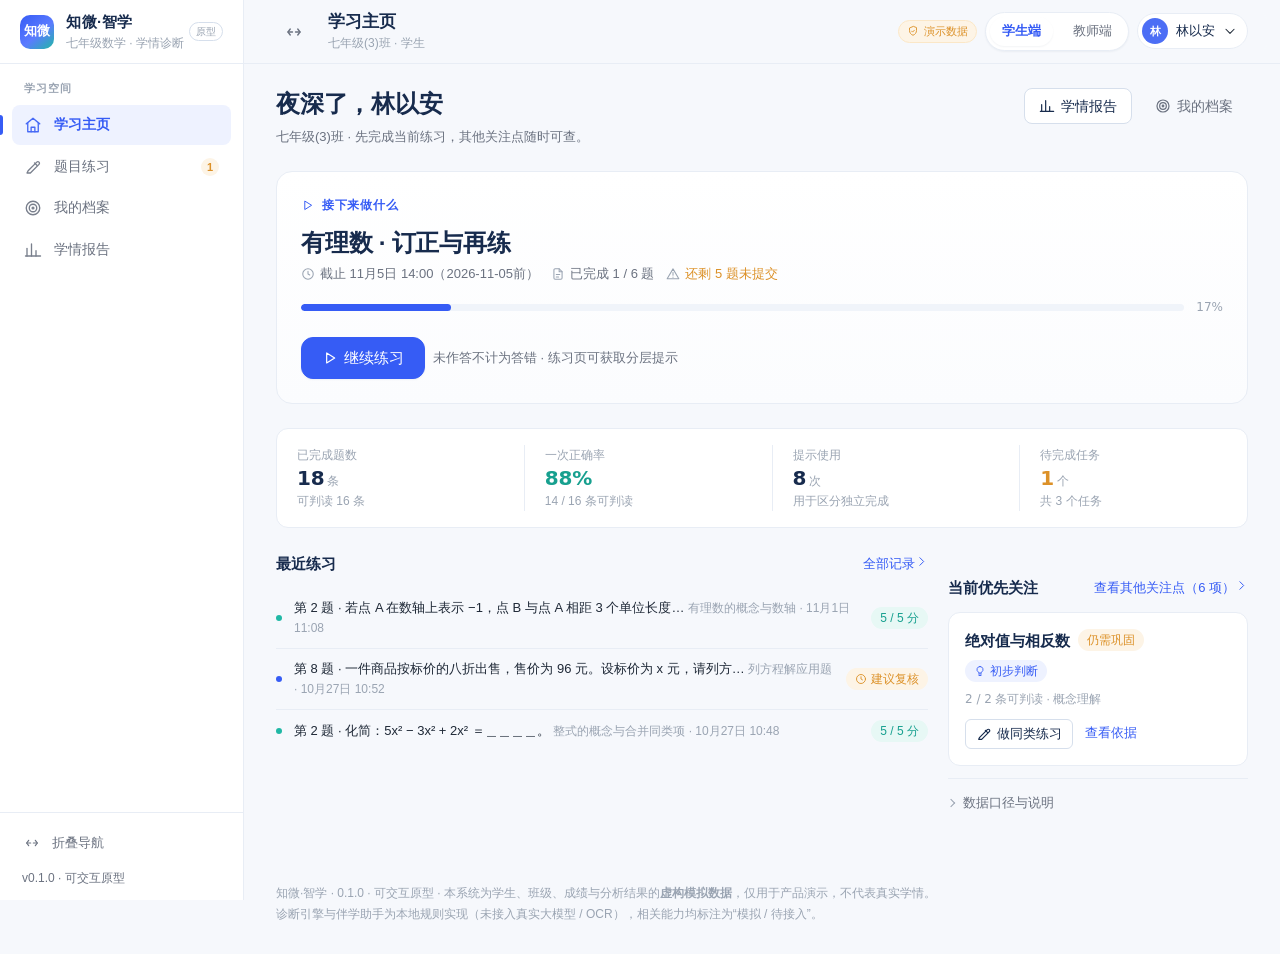
==== commit f64c2ded: "feat(competition): 官方赛题数据双模式、质量处理与 Task1-3 成果（B1-B6）" ====
--- a/index.html
+++ b/index.html
@@ -1,4 +1,4 @@
-<!DOCTYPE html>
+﻿<!DOCTYPE html>
 <html lang="zh-CN">
 <head>
   <meta charset="utf-8" />
@@ -13,6 +13,7 @@
   <link rel="stylesheet" href="css/teacher.css" />
   <link rel="stylesheet" href="css/analysis.css" />
   <link rel="stylesheet" href="css/print.css" />
+  <link rel="stylesheet" href="css/contest.css" />
 </head>
 <body>
   <a class="skip-link" href="#app">跳到主要内容</a>
@@ -29,12 +30,15 @@
   <script src="js/core/html.js"></script>
   <script src="js/core/pages.js"></script>
   <script src="js/data/seed.js"></script>
+  <script src="js/data/official-data.js"></script>
+  <script src="js/data/official.js"></script>
   <script src="js/services/parser.js"></script>
   <script src="js/services/grader.js"></script>
   <script src="js/services/diagnosis.js"></script>
   <script src="js/services/selectors.js"></script>
   <script src="js/services/assistant.js"></script>
   <script src="js/services/io.js"></script>
+  <script src="js/services/competition.js"></script>
   <script src="js/core/store.js"></script>
   <script src="js/core/ui.js"></script>
   <script src="js/core/charts.js"></script>
@@ -56,8 +60,11 @@
   <script src="js/pages/teacher/profile.js"></script>
   <script src="js/pages/teacher/assistant.js"></script>
   <script src="js/pages/teacher/data.js"></script>
+  <script src="js/pages/teacher/contest.js"></script>
 
   <!-- 应用入口 -->
   <script src="js/app.js"></script>
 </body>
 </html>
+
+
--- a/css/components.css
+++ b/css/components.css
@@ -955,3 +955,214 @@
 .legend-item { display: inline-flex; align-items: center; gap: 6px; }
 .legend-dot { width: 8px; height: 8px; border-radius: 2px; flex: 0 0 auto; }
 .legend-dot.is-round { border-radius: 50%; }
+
+/* ============================================================
+   第一轮 UI 优化 · 轻量布局原语（2026-11-05 追加，仅新增不修改既有类）
+   ============================================================ */
+
+/* ---- 指标带：3–4 个关键数字一行展示，替代多个独立 KPI 卡 ---- */
+.stat-strip {
+  display: flex;
+  align-items: stretch;
+  flex-wrap: wrap;
+  gap: 0 var(--s-5);
+  padding: var(--s-4) var(--s-5);
+  background: var(--surface);
+  border: 1px solid var(--border);
+  border-radius: var(--radius);
+}
+.stat {
+  flex: 1 1 0;
+  min-width: 118px;
+  padding: 2px var(--s-5);
+  border-left: 1px solid var(--border);
+  min-width: 0;
+}
+.stat:first-child { border-left: 0; padding-left: 0; }
+.stat:last-child { padding-right: 0; }
+.stat-label { font-size: var(--fs-xs); color: var(--text-3); line-height: 1.4; }
+.stat-value {
+  font-family: var(--font-num);
+  font-size: var(--fs-xl);
+  font-weight: 650;
+  color: var(--navy);
+  line-height: 1.25;
+  letter-spacing: -0.01em;
+  margin-top: 2px;
+  display: flex;
+  align-items: baseline;
+  gap: 3px;
+  flex-wrap: wrap;
+}
+.stat-value .unit { font-size: var(--fs-xs); font-weight: 500; color: var(--text-3); letter-spacing: 0; }
+.stat-sub { font-size: var(--fs-xs); color: var(--text-3); margin-top: 2px; line-height: 1.4; }
+.stat.is-primary .stat-value { color: var(--primary); }
+.stat.is-teal .stat-value { color: var(--teal-hover); }
+.stat.is-warn .stat-value { color: var(--warn-hover); }
+
+/* ---- 无边框区块：次要信息不再被卡片包围 ---- */
+.plain-block { display: flex; flex-direction: column; gap: var(--s-3); min-width: 0; }
+.plain-block + .plain-block { margin-top: var(--s-6); }
+.plain-head { display: flex; align-items: center; gap: var(--s-2); flex-wrap: wrap; }
+.plain-title { font-size: var(--fs-md); font-weight: 600; color: var(--navy); }
+.plain-desc { font-size: var(--fs-sm); color: var(--text-2); }
+.plain-actions { margin-left: auto; display: flex; align-items: center; gap: var(--s-2); }
+
+/* ---- 单行列表：最近练习 / 行动项等，替代逐条卡片 ---- */
+.list-rows { display: flex; flex-direction: column; }
+.list-row {
+  display: flex;
+  align-items: center;
+  gap: var(--s-3);
+  padding: 10px 0;
+  border-bottom: 1px solid var(--border);
+  font-size: var(--fs-sm);
+  color: inherit;
+  text-decoration: none;
+  min-width: 0;
+}
+.list-row:last-child { border-bottom: 0; }
+a.list-row:hover { text-decoration: none; }
+a.list-row:hover .list-row-title { color: var(--primary); }
+.list-row-mark {
+  width: 6px; height: 6px;
+  border-radius: 50%;
+  background: var(--border-strong);
+  flex: 0 0 auto;
+}
+.list-row-mark.is-primary { background: var(--primary); }
+.list-row-mark.is-teal { background: var(--teal); }
+.list-row-mark.is-warn { background: var(--warn); }
+.list-row-main { min-width: 0; flex: 1 1 auto; }
+.list-row-title { color: var(--text); overflow: hidden; text-overflow: ellipsis; white-space: nowrap; }
+.list-row-sub { font-size: var(--fs-xs); color: var(--text-3); margin-top: 1px; }
+.list-row-end { flex: 0 0 auto; margin-left: auto; display: flex; align-items: center; gap: var(--s-3); }
+
+/* ---- 渐进披露：原生 details 封装（键盘可用，打印自动展开） ---- */
+.disclosure { border-top: 1px solid var(--border); padding-top: var(--s-2); }
+.disclosure + .disclosure { margin-top: var(--s-2); }
+.disclosure > summary {
+  display: flex;
+  align-items: center;
+  gap: var(--s-2);
+  cursor: pointer;
+  list-style: none;
+  padding: 6px 0;
+  color: var(--text-2);
+  font-size: var(--fs-sm);
+  font-weight: 500;
+  border-radius: var(--radius-xs);
+}
+.disclosure > summary::-webkit-details-marker { display: none; }
+.disclosure > summary::before {
+  content: "";
+  width: 6px; height: 6px;
+  border-right: 1.6px solid var(--text-3);
+  border-bottom: 1.6px solid var(--text-3);
+  transform: rotate(-45deg);
+  transition: transform var(--dur-fast) var(--ease);
+  flex: 0 0 auto;
+  margin-right: 1px;
+}
+.disclosure[open] > summary::before { transform: rotate(45deg); }
+.disclosure > summary:hover { color: var(--navy); }
+.disclosure[open] > summary { color: var(--navy); }
+.disclosure > summary:focus-visible { outline: 2px solid var(--primary); outline-offset: 2px; }
+.disclosure-count {
+  font-size: 11px;
+  font-weight: 500;
+  color: var(--text-3);
+  background: var(--bg-soft);
+  border-radius: var(--radius-pill);
+  padding: 1px 7px;
+}
+.disclosure-body { padding: var(--s-2) 0 var(--s-3); }
+.disclosure-body > .list-rows:first-child,
+.disclosure-body > .table-wrap:first-child { margin-top: 0; }
+
+/* ---- 页面一句话结论 ---- */
+.page-lead {
+  display: flex;
+  gap: var(--s-2);
+  align-items: flex-start;
+  padding: 10px var(--s-4);
+  background: var(--primary-50);
+  border: 1px solid var(--primary-100);
+  border-radius: var(--radius-sm);
+  color: #2C3F7E;
+  font-size: var(--fs-sm);
+  line-height: 1.6;
+}
+.page-lead .page-lead-text { min-width: 0; }
+.page-lead b { color: var(--navy); font-weight: 600; }
+.page-lead.is-teal { background: var(--teal-50); border-color: var(--teal-100); color: #1D6455; }
+.page-lead.is-neutral { background: var(--surface-2); border-color: var(--border); color: var(--text-2); }
+.page-lead .page-lead-icon { flex: 0 0 auto; margin-top: 1px; }
+
+/* ---- 首屏主焦点卡片 ---- */
+.focus-card {
+  display: flex;
+  flex-direction: column;
+  gap: var(--s-3);
+  padding: var(--s-6);
+  background: linear-gradient(180deg, #FFFFFF 0%, #FBFCFE 100%);
+  border: 1px solid var(--border);
+  border-radius: var(--radius-lg);
+  min-width: 0;
+}
+.focus-kicker {
+  font-size: var(--fs-xs);
+  font-weight: 600;
+  letter-spacing: 0.06em;
+  color: var(--primary);
+  display: flex;
+  align-items: center;
+  gap: var(--s-2);
+}
+.focus-title {
+  font-size: var(--fs-2xl);
+  font-weight: 650;
+  color: var(--navy);
+  letter-spacing: -0.01em;
+  line-height: 1.3;
+}
+.focus-meta {
+  display: flex;
+  align-items: center;
+  gap: var(--s-2) var(--s-3);
+  flex-wrap: wrap;
+  font-size: var(--fs-sm);
+  color: var(--text-2);
+}
+.focus-actions { display: flex; align-items: center; gap: var(--s-2); flex-wrap: wrap; margin-top: var(--s-1); }
+.focus-progress { display: flex; align-items: center; gap: var(--s-3); }
+.focus-progress .progress { flex: 1 1 auto; }
+.focus-progress-text { font-size: var(--fs-xs); color: var(--text-3); white-space: nowrap; }
+
+/* ---- 徽标瘦身：非状态标签使用更轻的样式 ---- */
+.badge-quiet { background: transparent; border-color: var(--border); color: var(--text-2); }
+.badge-quiet.badge-dot::before { background: var(--text-3); }
+
+/* ---- 窄屏可横向滚动的分段控件 ---- */
+.seg.is-scroll { display: flex; max-width: 100%; overflow-x: auto; scrollbar-width: none; }
+.seg.is-scroll::-webkit-scrollbar { display: none; }
+.seg.is-scroll .seg-item { flex: 0 0 auto; }
+
+/* ---- 页面主栅格：主内容 + 窄侧栏（首屏用） ---- */
+.focus-grid {
+  display: grid;
+  gap: var(--s-5);
+  grid-template-columns: minmax(0, 1fr) 300px;
+  align-items: start;
+}
+@media (max-width: 1080px) {
+  .focus-grid { grid-template-columns: minmax(0, 1fr); }
+}
+
+@media (max-width: 900px) {
+  .stat-strip { padding: var(--s-3) var(--s-4); gap: 0 var(--s-4); }
+  .stat { min-width: 0; flex: 1 1 45%; padding: 4px var(--s-3); }
+  .stat:nth-child(odd) { border-left: 0; padding-left: 0; }
+  .focus-card { padding: var(--s-4); }
+  .focus-title { font-size: var(--fs-xl); }
+}
--- a/css/student.css
+++ b/css/student.css
@@ -470,3 +470,230 @@
   .stu-report .page-actions,
   .stu-report .no-print { display: none !important; }
 }
+
+/* ============================================================
+   第一轮 UI 优化 · 学习主页（2026-11-05）
+   ============================================================ */
+.stu-hero { position: relative; }
+.stu-hero .focus-title { font-size: var(--fs-2xl); }
+.stu-hero .focus-meta { margin-top: 6px; }
+.stu-hero .focus-progress { margin-top: 2px; }
+.stu-hero .focus-actions { margin-top: var(--s-2); }
+.stu-hero .focus-kicker svg { color: var(--primary); }
+
+/* 当前优先关注：单条知识点诊断摘要 */
+.stu-priority {
+  display: flex;
+  flex-direction: column;
+  gap: var(--s-2);
+  padding: var(--s-4);
+  background: var(--surface);
+  border: 1px solid var(--border);
+  border-radius: var(--radius);
+}
+.stu-priority-head { display: flex; align-items: center; gap: var(--s-2); flex-wrap: wrap; }
+.stu-priority-kp { font-size: var(--fs-md); font-weight: 600; color: var(--navy); }
+.stu-priority-meta { font-size: var(--fs-xs); color: var(--text-3); }
+.stu-priority-actions { display: flex; align-items: center; gap: var(--s-3); flex-wrap: wrap; margin-top: 2px; }
+.stu-priority-actions .link-btn { font-size: var(--fs-sm); }
+
+/* 首页指标带在窄屏保持两列 */
+@media (max-width: 640px) {
+  .stu-hero .focus-title { font-size: var(--fs-xl); }
+  .stu-hero .focus-actions .btn-lg { width: 100%; }
+}
+
+/* ============================================================
+   第一轮 UI 优化 · 学情报告（2026-11-05）
+   ============================================================ */
+.stu-report .page-lead { margin-bottom: 0; }
+.stu-report-focus-list { display: flex; flex-direction: column; }
+.stu-report-focus { padding: var(--s-3) 0; border-bottom: 1px solid var(--border); }
+.stu-report-focus:last-child { border-bottom: 0; padding-bottom: 0; }
+.stu-report-focus-main { display: flex; flex-direction: column; gap: 4px; min-width: 0; }
+.stu-report-focus-head { display: flex; align-items: center; gap: var(--s-2); flex-wrap: wrap; }
+.stu-report-focus-kp { font-size: var(--fs-md); font-weight: 600; color: var(--navy); }
+.stu-report-focus-meta { color: var(--text-3); font-size: var(--fs-xs); }
+.stu-report-focus-action { display: flex; align-items: center; gap: var(--s-3); flex-wrap: wrap; }
+.stu-report-focus-action .link-btn { font-size: var(--fs-sm); }
+.stu-report-coverage { max-width: 420px; }
+.stu-report-evidence-block { display: flex; flex-direction: column; gap: var(--s-2); }
+.stu-report-evidence-block + .stu-report-evidence-block { border-top: 1px solid var(--border); padding-top: var(--s-3); }
+.stu-report-status-legend { display: flex; flex-direction: column; gap: 6px; }
+.stu-report-status-row { display: flex; align-items: flex-start; gap: var(--s-2); font-size: var(--fs-sm); color: var(--text-2); }
+.stu-report-status-row .badge { flex: 0 0 auto; margin-top: 1px; }
+.stu-report .stu-report-table tr.is-clickable { cursor: pointer; }
+.stu-report .stu-report-table tr.is-clickable:focus-visible { outline: 2px solid var(--primary); outline-offset: -2px; }
+
+@media (max-width: 900px) {
+  .stu-report-focus-head { gap: 6px; }
+  .stu-report-coverage { max-width: none; }
+}
+
+@media print {
+  .stu-report .stu-report-focus { padding: 4px 0; gap: 2px; }
+  .stu-report .stu-report-focus-kp { font-size: 10pt; }
+  .stu-report .stu-report-focus .small { font-size: 8pt; line-height: 1.45; }
+  .stu-report .disclosure { break-inside: auto; border-top: 0; }
+  .stu-report .disclosure-body { break-inside: auto; }
+  .stu-report .stu-report-evidence-block { break-inside: avoid; }
+  .stu-report .page-lead { font-size: 8.5pt; padding: 6px 8px; }
+  .stu-report .stat-strip { padding: 6px 10px; }
+  .stu-report .stat { padding: 0 8px; min-width: 0; }
+  .stu-report .stat-value { font-size: 11pt; }
+  .stu-report .stat-label,
+  .stu-report .stat-sub { font-size: 7.5pt; }
+}
+
+/* ============================================================
+   第一轮 UI 优化 · 题目练习（2026-11-05）
+   ============================================================ */
+/* 任务栏：一行，不抢题目焦点 */
+.stu-workbar {
+  display: flex;
+  align-items: center;
+  gap: var(--s-4);
+  flex-wrap: wrap;
+  padding: 0 0 var(--s-3);
+  border-bottom: 1px solid var(--border);
+}
+.stu-workbar-task { display: flex; align-items: center; gap: var(--s-2); min-width: 0; }
+.stu-workbar-task .select { max-width: 280px; }
+.stu-workbar-meta { display: flex; align-items: center; gap: var(--s-2); flex-wrap: wrap; }
+.stu-workbar-progress { margin-left: auto; display: flex; align-items: center; gap: var(--s-2); min-width: 240px; }
+.stu-workbar-progress .progress { flex: 1 1 auto; }
+.stu-workbar-progress b { color: var(--navy); font-weight: 600; }
+
+/* 题目头部：题号 / 题型 / 难度 / 知识点 / 当前进度 */
+.stu-qhead { display: flex; align-items: flex-start; gap: var(--s-3); flex-wrap: wrap; margin-bottom: var(--s-3); }
+.stu-qhead-main { display: flex; align-items: center; gap: var(--s-2); flex-wrap: wrap; min-width: 0; flex: 1 1 auto; }
+.stu-qhead-right { flex: 0 0 auto; }
+
+/* 题目导航移入题目卡底部 */
+.stu-qnav-foot { gap: var(--s-3); flex-wrap: wrap; }
+.stu-qnav-foot .stu-qnav { flex: 1 1 auto; }
+.stu-qnav-foot .stu-legend { display: inline-flex; gap: var(--s-3); flex-wrap: wrap; }
+
+/* 伴学提示层级 */
+.stu-hint-steps { display: flex; flex-direction: column; gap: 6px; margin-bottom: var(--s-3); }
+.stu-hint-row {
+  display: flex;
+  align-items: center;
+  gap: var(--s-3);
+  width: 100%;
+  padding: 8px 10px;
+  background: var(--surface);
+  border: 1px solid var(--border);
+  border-radius: var(--radius-sm);
+  text-align: left;
+  color: var(--text);
+  transition: border-color var(--dur-fast) var(--ease), background var(--dur-fast) var(--ease);
+}
+.stu-hint-row:hover { border-color: var(--primary-200); background: var(--surface-2); }
+.stu-hint-row svg { color: var(--text-3); flex: 0 0 auto; }
+.stu-hint-idx {
+  width: 20px; height: 20px;
+  flex: 0 0 auto;
+  border-radius: 50%;
+  background: var(--primary-50);
+  color: var(--primary);
+  font-size: 11px;
+  font-weight: 700;
+  display: flex;
+  align-items: center;
+  justify-content: center;
+}
+.stu-hint-main { display: flex; flex-direction: column; gap: 1px; min-width: 0; flex: 1 1 auto; }
+.stu-hint-label { font-size: var(--fs-sm); font-weight: 600; color: var(--navy); }
+.stu-hint-desc { font-size: var(--fs-xs); color: var(--text-3); line-height: 1.4; }
+.stu-hint-row.is-solution { border-color: var(--warn-100); background: var(--warn-50); }
+.stu-hint-row.is-solution:hover { border-color: var(--warn); }
+.stu-hint-row.is-solution .stu-hint-idx { background: var(--warn-100); color: var(--warn-hover); }
+.stu-hint-row.is-solution .stu-hint-desc { color: #8A5D12; }
+
+/* 判分结果：结论 + 关键指标 + 折叠依据 */
+.stu-fb-kpis {
+  display: flex;
+  align-items: center;
+  gap: var(--s-2) var(--s-4);
+  flex-wrap: wrap;
+  padding: var(--s-2) var(--s-3);
+  background: var(--surface-2);
+  border: 1px solid var(--border);
+  border-radius: var(--radius-sm);
+  font-size: var(--fs-sm);
+  color: var(--text-2);
+}
+.stu-fb-kpis > span { display: inline-flex; align-items: center; gap: 6px; }
+.stu-fb-kpis .num { color: var(--navy); font-weight: 500; }
+.stu-feedback .card-head { align-items: flex-start; }
+.stu-feedback .stu-fb-score { font-size: var(--fs-xl); color: var(--navy); }
+.stu-feedback .disclosure { margin-top: var(--s-1); }
+
+/* 右侧伴学面板对话区高度收紧 */
+.stu-assistant .stu-chat-list { max-height: 300px; overflow-y: auto; }
+.stu-assistant .stu-quick-asks { gap: 6px; }
+.stu-assistant .stu-quick-asks .chip { font-size: var(--fs-xs); height: 26px; padding: 0 9px; }
+
+@media (max-width: 1080px) {
+  .stu-workbar-progress { flex: 1 1 100%; margin-left: 0; }
+  .stu-assistant .stu-chat-list { max-height: none; }
+}
+@media (max-width: 640px) {
+  .stu-workbar-task { width: 100%; }
+  .stu-workbar-task .select { max-width: none; flex: 1 1 auto; }
+  .stu-answer-actions .btn { flex: 1 1 auto; }
+  .stu-qnav-foot { flex-direction: column; align-items: flex-start; }
+}
+
+/* 任务栏标签不换行（避免窄屏竖排） */
+.stu-workbar-task .tiny.muted { white-space: nowrap; flex: 0 0 auto; }
+.stu-workbar-task .select { flex: 1 1 auto; }
+
+/* ============================================================
+   第一轮 UI 优化 · 我的档案（2026-11-05）
+   ============================================================ */
+.stu-filterbar { padding: var(--s-4) var(--s-5); }
+.stu-filter-inline {
+  display: grid;
+  grid-template-columns: minmax(0, 1.25fr) repeat(3, minmax(0, 1fr)) auto;
+  gap: var(--s-3);
+  align-items: end;
+}
+.stu-filter-inline .field { min-width: 0; }
+.stu-filter-inline .select { width: 100%; }
+.stu-filter-range .seg { width: fit-content; max-width: 100%; }
+.stu-filter-reset { display: flex; align-items: flex-end; }
+.stu-filter-current {
+  display: flex;
+  align-items: center;
+  gap: 6px;
+  flex-wrap: wrap;
+  margin-top: var(--s-3);
+  padding-top: var(--s-3);
+  border-top: 1px solid var(--border);
+  font-size: var(--fs-sm);
+  color: var(--text-2);
+}
+.stu-filter-current svg { color: var(--text-3); flex: 0 0 auto; }
+.stu-filter-current b { color: var(--navy); font-weight: 600; }
+
+/* 折叠区聚合成一组，减少行间空白 */
+.stu-arch-details { display: flex; flex-direction: column; gap: 2px; }
+.stu-arch-details .disclosure + .disclosure { margin-top: 0; }
+.stu-arch-details .disclosure-body { padding-top: var(--s-2); }
+
+@media (max-width: 1080px) {
+  .stu-filter-inline { grid-template-columns: repeat(2, minmax(0, 1fr)); }
+  .stu-filter-range { grid-column: 1 / -1; }
+  .stu-filter-reset { grid-column: 1 / -1; justify-content: flex-start; }
+}
+@media (max-width: 640px) {
+  .stu-filter-inline { grid-template-columns: minmax(0, 1fr); }
+  .stu-filter-range, .stu-filter-reset { grid-column: auto; }
+}
+
+/* 窄屏筛选：完成方式与「重置」同一行，避免空列 */
+@media (max-width: 1080px) {
+  .stu-filter-reset { grid-column: auto; justify-content: flex-end; }
+}
--- a/css/teacher.css
+++ b/css/teacher.css
@@ -414,3 +414,233 @@
   .tch-tabbody { padding: var(--s-3); }
   .tch-timeline .tl-body { font-size: var(--fs-xs); }
 }
+
+/* ============================================================
+   第一轮 UI 优化 · 教师工作台（2026-11-05）
+   ============================================================ */
+.tch-focus-v2 { grid-template-columns: minmax(0, 1fr) 340px; gap: var(--s-5); }
+.tch-main-card .card-body { padding-bottom: var(--s-5); }
+.tch-action-list { display: flex; flex-direction: column; }
+.tch-block-divider { margin: var(--s-4) 0 var(--s-3); }
+.tch-ongoing-block { display: flex; flex-direction: column; gap: var(--s-2); }
+.tch-block-head { display: flex; align-items: center; gap: var(--s-2); flex-wrap: wrap; }
+.tch-block-kicker {
+  font-size: var(--fs-xs);
+  font-weight: 600;
+  letter-spacing: .05em;
+  color: var(--text-3);
+}
+.tch-ongoing-block .tch-ongoing-title { font-size: var(--fs-md); }
+.tch-metric-row { display: grid; grid-template-columns: repeat(2, minmax(0, 1fr)); gap: var(--s-4); margin-top: 2px; }
+.tch-side-block { gap: var(--s-3); }
+.tch-error-mini { display: flex; flex-direction: column; gap: 10px; }
+.tch-error-mini-row { display: flex; align-items: center; gap: var(--s-2); font-size: var(--fs-sm); }
+.tch-error-mini-rank { width: 14px; color: var(--text-3); font-size: var(--fs-xs); flex: 0 0 auto; }
+.tch-error-mini-label {
+  width: 96px;
+  flex: 0 0 auto;
+  color: var(--text);
+  overflow: hidden;
+  text-overflow: ellipsis;
+  white-space: nowrap;
+}
+.tch-error-mini-bar { flex: 1 1 auto; min-width: 36px; }
+.tch-error-mini-bar .progress { height: 6px; }
+.tch-error-mini-count { flex: 0 0 auto; color: var(--navy); font-weight: 600; }
+.tch-footer-note { margin-top: var(--s-2); }
+.tch-dashboard .stat-strip { margin-bottom: 0; }
+
+@media (max-width: 1080px) {
+  .tch-focus-v2 { grid-template-columns: minmax(0, 1fr); }
+}
+@media (max-width: 760px) {
+  .tch-metric-row { grid-template-columns: minmax(0, 1fr); }
+  .tch-error-mini-label { width: 84px; }
+}
+
+/* ============================================================
+   第一轮 UI 优化 · 复核中心（2026-11-05）
+   ============================================================ */
+.tch-review-page .tabs { margin-top: calc(-1 * var(--s-2)); }
+.tch-review-page .table-wrap { background: var(--surface); }
+.tch-review-board { gap: var(--s-3); }
+.tch-review-board .plain-head { align-items: baseline; }
+.tch-review-filters {
+  display: flex;
+  align-items: center;
+  gap: var(--s-3);
+  flex-wrap: wrap;
+}
+.tch-review-current {
+  display: flex;
+  align-items: center;
+  gap: var(--s-3);
+  flex-wrap: wrap;
+  margin-left: auto;
+  font-size: var(--fs-sm);
+  color: var(--text-2);
+}
+.tch-review-current b { color: var(--navy); font-weight: 600; }
+.tch-review-page .tch-quote { max-width: 260px; }
+
+.tch-review-entry {
+  display: flex;
+  align-items: flex-start;
+  justify-content: space-between;
+  gap: var(--s-4);
+  flex-wrap: wrap;
+  padding: var(--s-4);
+  background: var(--surface);
+  border: 1px solid var(--border);
+  border-radius: var(--radius);
+}
+.tch-review-entry-text {
+  display: flex;
+  flex-direction: column;
+  gap: 4px;
+  min-width: 0;
+  font-size: var(--fs-sm);
+  color: var(--text-2);
+}
+.tch-review-entry-text b { color: var(--navy); }
+
+.tch-review-details { display: flex; flex-direction: column; gap: 2px; }
+.tch-review-details .disclosure + .disclosure { margin-top: 0; }
+
+@media (max-width: 900px) {
+  .tch-review-current { margin-left: 0; width: 100%; }
+  .tch-review-entry { padding: var(--s-3); }
+}
+
+/* ============================================================
+   Batch 3A · 试卷导入：题目默认折叠行（展示层）
+   ============================================================ */
+.tch-q-row {
+  display: flex;
+  flex-direction: column;
+  gap: var(--s-2);
+  padding: 10px 14px;
+  border: 1px solid var(--border);
+  border-radius: var(--radius-sm);
+  background: var(--surface);
+  transition: border-color var(--dur) var(--ease), box-shadow var(--dur) var(--ease);
+}
+.tch-q-row:hover { border-color: var(--primary-200); }
+.tch-q-row.is-need { border-left: 3px solid var(--warn); }
+.tch-q-row.is-open { box-shadow: var(--shadow-xs); }
+.tch-q-row-head {
+  display: flex;
+  align-items: center;
+  justify-content: space-between;
+  gap: var(--s-3);
+  flex-wrap: wrap;
+}
+.tch-q-row-main {
+  display: flex;
+  align-items: center;
+  gap: var(--s-2);
+  min-width: 0;
+  flex: 1 1 420px;
+  flex-wrap: wrap;
+}
+.tch-q-summary {
+  min-width: 0;
+  max-width: 100%;
+  overflow: hidden;
+  text-overflow: ellipsis;
+  white-space: nowrap;
+  font-size: var(--fs-sm);
+  color: var(--text-2);
+}
+.tch-q-row-actions { display: flex; align-items: center; gap: 6px; flex: 0 0 auto; }
+.tch-q-row-flag {
+  display: flex;
+  align-items: flex-start;
+  gap: 6px;
+  font-size: var(--fs-xs);
+  line-height: 1.55;
+  color: var(--warn-hover);
+}
+.tch-q-row-flag svg { flex: 0 0 auto; margin-top: 2px; }
+.tch-q-detail {
+  display: flex;
+  flex-direction: column;
+  gap: var(--s-3);
+  padding-top: var(--s-3);
+  border-top: 1px dashed var(--border);
+}
+@media (max-width: 900px) {
+  .tch-q-row-main { flex: 1 1 100%; }
+  .tch-q-row-actions { margin-left: auto; }
+  .tch-q-summary {
+    white-space: normal;
+    display: -webkit-box;
+    -webkit-line-clamp: 2;
+    -webkit-box-orient: vertical;
+  }
+}
+
+/* ============================================================
+   Batch 3B · 作业批阅：主面板合并、队列压缩、折叠依据
+   ============================================================ */
+.tch-detail-head-row { display: flex; align-items: center; gap: var(--s-3); flex-wrap: wrap; }
+.tch-detail-head-row .tch-detail-id { flex: 1 1 220px; }
+.tch-detail-nav { margin-left: auto; align-items: center; }
+.tch-qa-panel { gap: var(--s-3); }
+.tch-qa-grid {
+  display: grid;
+  grid-template-columns: minmax(0, 1fr) minmax(0, 1fr);
+  gap: var(--s-4);
+}
+.tch-qa-block {
+  display: flex;
+  flex-direction: column;
+  gap: var(--s-2);
+  min-width: 0;
+  padding-right: var(--s-4);
+  border-right: 1px solid var(--border);
+}
+.tch-qa-block:last-child { padding-right: 0; border-right: 0; }
+.tch-qa-label {
+  font-size: var(--fs-xs);
+  font-weight: 600;
+  letter-spacing: .05em;
+  color: var(--text-3);
+}
+.tch-qa-meta { font-size: var(--fs-xs); color: var(--text-3); line-height: 1.6; }
+.tch-queue-current {
+  padding: 0 2px var(--s-2);
+  font-size: var(--fs-xs);
+  color: var(--text-2);
+  line-height: 1.55;
+}
+.tch-queue-current b { color: var(--navy); font-weight: 600; }
+.tch-inline-warn {
+  display: flex;
+  align-items: flex-start;
+  gap: 6px;
+  font-size: var(--fs-xs);
+  line-height: 1.55;
+  color: var(--warn-hover);
+}
+.tch-inline-warn svg { flex: 0 0 auto; margin-top: 2px; }
+.tch-history-list { display: flex; flex-direction: column; gap: var(--s-3); }
+.tch-history-item {
+  display: flex;
+  flex-direction: column;
+  gap: 2px;
+  padding-left: 10px;
+  border-left: 2px solid var(--border);
+}
+.tch-history-item .small.strong { font-weight: 600; }
+@media (max-width: 900px) {
+  .tch-qa-grid { grid-template-columns: minmax(0, 1fr); }
+  .tch-qa-block {
+    padding-right: 0;
+    padding-bottom: var(--s-3);
+    border-right: 0;
+    border-bottom: 1px dashed var(--border);
+  }
+  .tch-qa-block:last-child { padding-bottom: 0; border-bottom: 0; }
+  .tch-detail-nav { margin-left: 0; width: 100%; }
+}
--- a/css/analysis.css
+++ b/css/analysis.css
@@ -600,3 +600,222 @@
   .ana-kpi-grid { grid-template-columns: repeat(5, minmax(0, 1fr)) !important; }
   .ana-head-stats { grid-template-columns: repeat(4, minmax(0, 1fr)) !important; }
 }
+
+/* ============================================================
+   第一轮 UI 优化 · 班级学情分析（2026-11-05）
+   ============================================================ */
+.ana-filterbar { padding: var(--s-4) var(--s-5); }
+.ana-filter-row {
+  display: grid;
+  grid-template-columns: 170px minmax(0, 1fr) 210px 168px;
+  gap: var(--s-4);
+  align-items: end;
+}
+.ana-field-class .select,
+.ana-field-kp .select { width: 100%; }
+.ana-field-range .seg { width: fit-content; max-width: 100%; }
+.ana-filter-current {
+  display: flex;
+  align-items: center;
+  gap: 6px;
+  flex-wrap: wrap;
+  margin-top: var(--s-3);
+  padding-top: var(--s-3);
+  border-top: 1px solid var(--border);
+  font-size: var(--fs-sm);
+  color: var(--text-2);
+}
+.ana-filter-current svg { color: var(--text-3); flex: 0 0 auto; }
+.ana-filter-current b { color: var(--navy); font-weight: 600; }
+
+.ana-seg-nav { margin-top: calc(-1 * var(--s-2)); margin-bottom: calc(-1 * var(--s-2)); }
+.ana-seg-nav .tabs { border-bottom-color: var(--border); }
+.ana-seg-nav .tab { font-size: var(--fs-base); padding: 9px 14px; }
+
+.ana-segment {
+  display: flex;
+  flex-direction: column;
+  gap: var(--s-5);
+  animation: page-in var(--dur-slow) var(--ease-out);
+}
+.ana-seg-actions { display: flex; gap: var(--s-2); flex-wrap: wrap; }
+
+.ana-status-grid { display: grid; grid-template-columns: repeat(4, minmax(0, 1fr)); gap: var(--s-3); }
+.ana-status-card {
+  display: flex;
+  flex-direction: column;
+  gap: 6px;
+  padding: var(--s-4);
+  background: var(--surface);
+  border: 1px solid var(--border);
+  border-radius: var(--radius);
+  min-width: 0;
+}
+.ana-status-card .row-sm { gap: var(--s-2); }
+.ana-status-card .num.strong { font-size: var(--fs-lg); color: var(--navy); }
+.ana-status-card .tiny.muted { line-height: 1.5; }
+.ana-status-card .link-btn { align-self: flex-start; font-size: var(--fs-sm); margin-top: auto; }
+
+.ana-segment .plain-block .plain-head { align-items: baseline; }
+.ana-segment .stat-strip { background: var(--surface); }
+
+@media (max-width: 1180px) {
+  .ana-filter-row { grid-template-columns: 160px minmax(0, 1fr) 200px; }
+  .ana-field-scope { grid-column: 1 / -1; }
+}
+@media (max-width: 900px) {
+  .ana-filter-row { grid-template-columns: minmax(0, 1fr); }
+  .ana-status-grid { grid-template-columns: repeat(2, minmax(0, 1fr)); }
+  .ana-seg-nav .tabs { overflow-x: auto; }
+}
+@media (max-width: 640px) {
+  .ana-status-grid { grid-template-columns: minmax(0, 1fr); }
+}
+
+@media (max-width: 900px) {
+  .ana-filter-row { grid-template-columns: repeat(2, minmax(0, 1fr)); }
+  .ana-field-range { grid-column: 1 / -1; }
+  .ana-field-scope { grid-column: 1 / -1; }
+}
+
+/* 窄屏筛选条：班级与知识点同一行，时间区间与教学范围各占一行（显式放置避免空列） */
+@media (max-width: 900px) {
+  .ana-filter-row { grid-template-columns: repeat(2, minmax(0, 1fr)); }
+  .ana-field-class { grid-column: 1; grid-row: 1; }
+  .ana-field-kp { grid-column: 2; grid-row: 1; }
+  .ana-field-range { grid-column: 1 / -1; grid-row: 2; }
+  .ana-field-scope { grid-column: 1 / -1; grid-row: 3; }
+}
+@media (max-width: 640px) {
+  .ana-filter-row { grid-template-columns: minmax(0, 1fr); }
+  .ana-field-class, .ana-field-kp, .ana-field-range, .ana-field-scope { grid-column: auto; grid-row: auto; }
+}
+
+/* ============================================================
+   第一轮 UI 优化 · 个体学情档案（2026-11-05）
+   ============================================================ */
+.ana-profile-head-row { align-items: flex-start; }
+.ana-profile-head-row .ana-name-line { align-items: center; gap: var(--s-3); }
+.ana-profile-head-row .page-title { font-size: var(--fs-2xl); line-height: 1.2; }
+
+/* 学生切换：压缩为一行，无卡片边框 */
+.ana-student-bar.is-slim {
+  padding: 0 0 var(--s-3);
+  border-bottom: 1px solid var(--border);
+  align-items: flex-end;
+}
+.ana-student-bar.is-slim .ana-student-select { flex: 0 1 300px; }
+
+/* 当前关注知识点 */
+.ana-focus-card {
+  display: flex;
+  flex-direction: column;
+  gap: var(--s-2);
+  padding: var(--s-5);
+  background: var(--surface);
+  border: 1px solid var(--border);
+  border-left: 3px solid var(--warn);
+  border-radius: var(--radius);
+}
+.ana-focus-head { display: flex; align-items: center; gap: var(--s-2); flex-wrap: wrap; }
+.ana-focus-kicker {
+  display: inline-flex;
+  align-items: center;
+  gap: 5px;
+  font-size: var(--fs-xs);
+  font-weight: 600;
+  letter-spacing: .04em;
+  color: var(--text-3);
+}
+.ana-focus-kp { font-size: var(--fs-lg); font-weight: 650; color: var(--navy); }
+.ana-focus-meta { font-size: var(--fs-sm); color: var(--text-2); }
+.ana-focus-quote {
+  font-size: var(--fs-sm);
+  color: var(--text-2);
+  background: var(--surface-2);
+  border: 1px solid var(--border);
+  border-radius: var(--radius-sm);
+  padding: 8px 10px;
+  line-height: 1.6;
+}
+.ana-focus-actions { display: flex; gap: var(--s-2); flex-wrap: wrap; margin-top: 2px; }
+
+/* 其他需关注行：标题行允许换行显示徽标 */
+.ana-focus-title {
+  white-space: normal;
+  overflow: visible;
+  text-overflow: clip;
+  display: flex;
+  align-items: center;
+  gap: 6px;
+  flex-wrap: wrap;
+}
+
+/* 折叠区聚合，减少行间空白 */
+.ana-profile-details { display: flex; flex-direction: column; gap: 2px; }
+.ana-profile-details .disclosure + .disclosure { margin-top: 0; }
+
+@media (max-width: 900px) {
+  .ana-focus-card { padding: var(--s-4); }
+  .ana-focus-kp { font-size: var(--fs-md); }
+  .ana-student-bar.is-slim .ana-student-select { flex: 1 1 220px; }
+  .ana-student-bar.is-slim .ana-student-perm { margin-left: 0; justify-content: flex-start; }
+}
+
+/* ============================================================
+   Batch 3C · 教学助理：输入为主焦点、欢迎区压缩、侧栏折叠
+   ============================================================ */
+.ana-assistant .ana-welcome {
+  gap: var(--s-2);
+  padding: var(--s-3) var(--s-4);
+  border-color: var(--border);
+  background: var(--surface-2);
+}
+.ana-assistant .ana-welcome-title { font-size: var(--fs-sm); }
+.ana-assistant .ana-welcome-sub { font-size: var(--fs-sm); }
+.ana-assistant .ana-composer-wrap {
+  gap: var(--s-3);
+  padding: var(--s-3) var(--s-4) var(--s-4);
+  border-top: 1px solid var(--border);
+  background: var(--surface);
+}
+.ana-assistant .ana-quick-bar { gap: 6px; }
+.ana-assistant .ana-composer-input { min-height: 56px; }
+.ana-assistant .ana-composer-input:focus {
+  border-color: var(--primary);
+  box-shadow: 0 0 0 3px var(--primary-50);
+}
+.ana-assistant .ana-side .disclosure { margin-top: 0; }
+.ana-assistant .ana-assistant-disclaimer { padding-top: var(--s-2); }
+@media (max-width: 1024px) {
+  .ana-assistant .ana-chat-card { min-height: 0; }
+}
+
+/* 空会话时不撑出大块留白；输入区右侧提示不换行 */
+.ana-assistant .ana-chat-card { min-height: 0; }
+.ana-assistant .ana-chat-list { min-height: 160px; }
+.ana-assistant .ana-composer-side { min-width: 104px; }
+.ana-assistant .ana-composer-side .tiny { white-space: nowrap; line-height: 1.5; }
+
+/* ============================================================
+   Batch 3D · 数据管理：格式/历史/打印预览折叠与说明压缩
+   ============================================================ */
+.ana-data .disclosure { margin-top: 0; }
+.ana-data .card-body > .disclosure { margin: 0; }
+.ana-data .ana-print-card .disclosure { margin-top: 0; }
+.ana-data .ana-print-card .disclosure-body { padding-top: var(--s-2); }
+.ana-data .ana-print-card .print-area { margin-top: var(--s-2); }
+.ana-data .ana-import-format { padding: var(--s-2) 0 0; border-top: 1px dashed var(--border); }
+
+/* 页头数据状态行：跨 Tab 常显的当前数据规模 */
+.ana-data-status {
+  display: flex;
+  align-items: center;
+  gap: 8px;
+  padding: 0 2px;
+  font-size: var(--fs-sm);
+  color: var(--text-2);
+  line-height: 1.6;
+}
+.ana-data-status svg { color: var(--text-3); flex: 0 0 auto; }
+.ana-data-status b { color: var(--navy); font-weight: 600; }
--- a/css/print.css
+++ b/css/print.css
@@ -14,6 +14,14 @@
   .table thead { display: table-header-group; }
   .table tfoot { display: table-footer-group; }
   .table tr { break-inside: avoid; }
+
+  /* 渐进披露：打印时隐藏折叠标题（内容由 ui.js 的 beforeprint 自动展开） */
+  .disclosure > summary { display: none !important; }
+  .disclosure { border-top: 0 !important; padding-top: 0 !important; }
+  .disclosure-body { padding: 0 !important; }
+
+  .stat-strip { border-color: #D6DFEC; background: transparent; }
+  .focus-card { background: #fff; }
 
   .print-only { display: block; }
   .print-area { padding: 0; }
--- a/css/contest.css
+++ b/css/contest.css
@@ -0,0 +1,21 @@
+﻿
+/* ============================================================
+   赛题成果页（Task 1/2/3 + 案例 + 成果包）
+   ============================================================ */
+.ct-page .plain-block { gap: var(--s-2); }
+.ct-case { margin-bottom: var(--s-3); }
+.ct-rec {
+  display: flex;
+  flex-direction: column;
+  gap: 6px;
+  padding: var(--s-3) var(--s-4);
+  border-left: 3px solid var(--primary);
+  background: var(--surface-2);
+  border-radius: var(--radius-sm);
+  margin-top: var(--s-2);
+}
+.ct-rec ul { margin: 0; padding-left: 18px; }
+.ct-page .table-wrap { background: var(--surface); }
+@media (max-width: 900px) {
+  .ct-page .page-actions { flex-wrap: wrap; }
+}
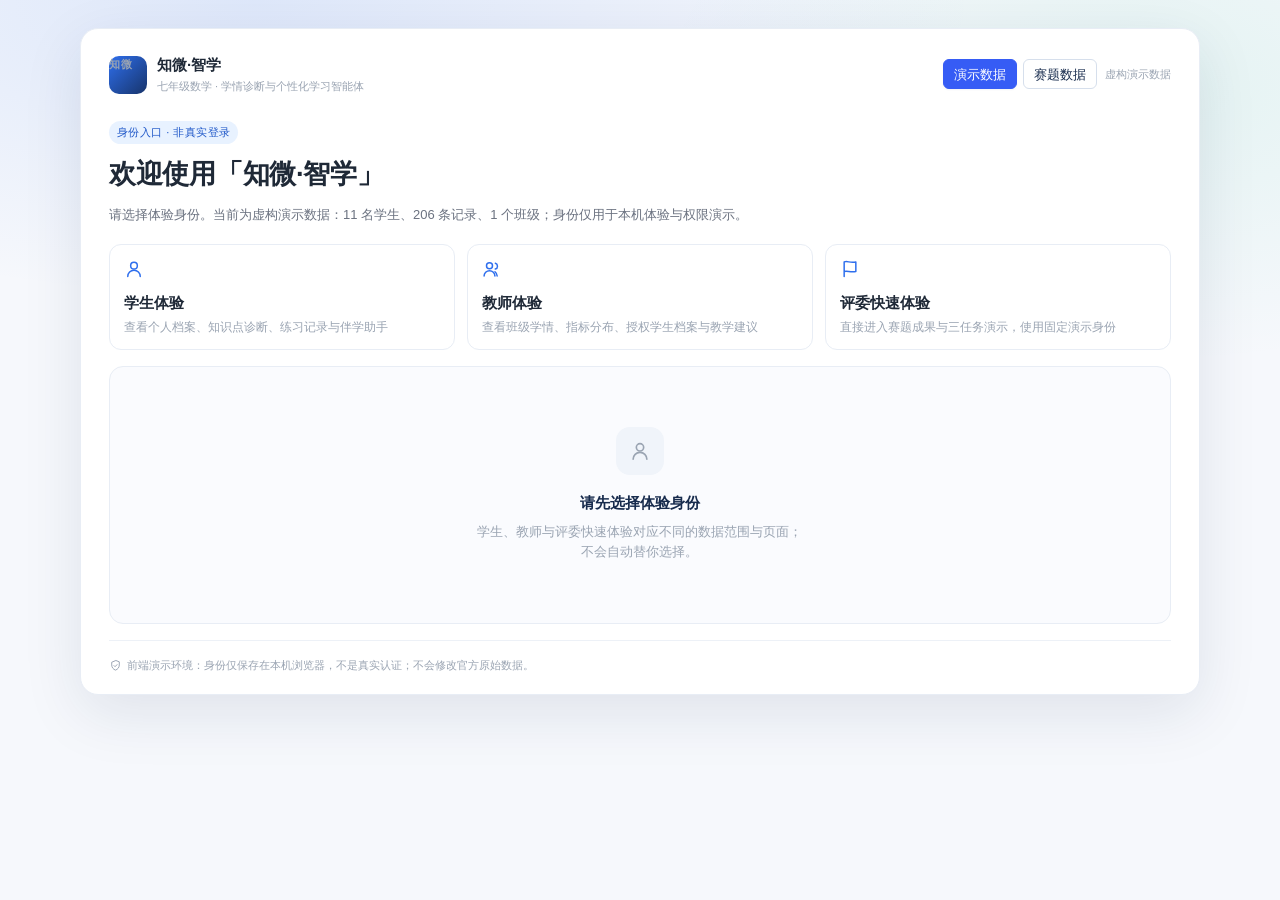
==== commit 7884f694: "identity-flow-delivery: 首次进入身份入口与权限边界修复" ====
--- a/index.html
+++ b/index.html
@@ -1,4 +1,4 @@
-﻿<!DOCTYPE html>
+<!DOCTYPE html>
 <html lang="zh-CN">
 <head>
   <meta charset="utf-8" />
@@ -14,6 +14,7 @@
   <link rel="stylesheet" href="css/analysis.css" />
   <link rel="stylesheet" href="css/print.css" />
   <link rel="stylesheet" href="css/contest.css" />
+  <link rel="stylesheet" href="css/identity.css" />
 </head>
 <body>
   <a class="skip-link" href="#app">跳到主要内容</a>
--- a/css/identity.css
+++ b/css/identity.css
@@ -0,0 +1,86 @@
+/* ============================================================
+   身份入口（首次进入 / 切换身份）
+   ============================================================ */
+.identity-page {
+  min-height: 100vh;
+  padding: 28px 20px 40px;
+  background:
+    radial-gradient(1200px 500px at 20% 0%, rgba(47, 111, 237, 0.12), transparent 60%),
+    radial-gradient(900px 500px at 90% 10%, rgba(16, 185, 129, 0.08), transparent 55%),
+    var(--bg, #f5f7fb);
+}
+.identity-card {
+  max-width: 1120px;
+  margin: 0 auto;
+  background: var(--surface, #fff);
+  border: 1px solid var(--border, #dbe2ee);
+  border-radius: 18px;
+  box-shadow: 0 18px 60px rgba(20, 40, 80, 0.10);
+  padding: 24px 28px 20px;
+}
+.identity-top { display: flex; justify-content: space-between; align-items: center; gap: 16px; flex-wrap: wrap; }
+.identity-brand { display: flex; align-items: center; gap: 10px; }
+.identity-mark {
+  width: 38px; height: 38px; border-radius: 10px;
+  display: grid; place-items: center;
+  background: linear-gradient(135deg, #2f6fed, #17346b);
+  color: #fff; font-weight: 800; font-size: 14px; letter-spacing: 1px;
+}
+.identity-brand b { display: block; color: var(--text, #1c2434); font-size: 15px; }
+.identity-brand span { display: block; color: var(--text-3, #6b7485); font-size: 11px; margin-top: 2px; }
+.identity-mode { display: flex; align-items: center; gap: 6px; }
+.identity-mode-note { font-size: 11px; color: var(--text-3, #6b7485); margin-left: 2px; white-space: nowrap; }
+.identity-head { padding: 26px 0 18px; }
+.identity-kicker { font-size: 11px; color: #2159c9; background: #e8f2ff; display: inline-block; padding: 3px 8px; border-radius: 999px; letter-spacing: .04em; }
+.identity-head h1 { margin: 10px 0 8px; font-size: 27px; color: var(--text, #1c2434); letter-spacing: -.01em; }
+.identity-head p { margin: 0; max-width: 800px; color: var(--text-2, #4b5568); font-size: 13px; line-height: 1.7; }
+.identity-roles { display: grid; grid-template-columns: repeat(3, 1fr); gap: 12px; }
+.identity-role {
+  text-align: left; border: 1px solid var(--border, #dbe2ee); background: var(--surface, #fff);
+  border-radius: 12px; padding: 14px 14px 12px; cursor: pointer; display: flex; flex-direction: column; gap: 5px;
+  transition: border-color .15s, box-shadow .15s, transform .15s;
+}
+.identity-role:hover { border-color: #9bbcf5; box-shadow: 0 6px 18px rgba(47,111,237,.10); transform: translateY(-1px); }
+.identity-role.is-active { border-color: #2f6fed; box-shadow: 0 0 0 2px rgba(47,111,237,.14); background: #f8fbff; }
+.identity-role-icon { color: #2f6fed; }
+.identity-role-title { font-size: 15px; font-weight: 700; color: var(--text, #1c2434); }
+.identity-role-desc { font-size: 11.5px; color: var(--text-3, #6b7485); line-height: 1.55; }
+.identity-panel { margin-top: 16px; border: 1px solid var(--border, #dbe2ee); border-radius: 14px; padding: 16px; background: var(--surface-2, #f8fafd); }
+.identity-panel-head { display: flex; justify-content: space-between; align-items: flex-start; gap: 14px; margin-bottom: 12px; flex-wrap: wrap; }
+.identity-panel-head h2 { margin: 0 0 3px; font-size: 16px; color: var(--text, #1c2434); }
+.identity-class { display: flex; align-items: center; gap: 6px; font-size: 12px; color: var(--text-3, #6b7485); }
+.identity-empty { padding: 12px; }
+.identity-student-grid { display: grid; grid-template-columns: repeat(auto-fill, minmax(150px, 1fr)); gap: 8px; max-height: 300px; overflow: auto; padding: 2px; }
+.identity-student {
+  border: 1px solid var(--border, #dbe2ee); border-radius: 10px; background: var(--surface, #fff);
+  padding: 9px 10px; text-align: left; cursor: pointer; display: flex; flex-direction: column; gap: 2px;
+}
+.identity-student:hover { border-color: #9bbcf5; }
+.identity-student.is-active { border-color: #2f6fed; box-shadow: 0 0 0 2px rgba(47,111,237,.14); background: #f8fbff; }
+.identity-student-id { font-size: 14px; font-weight: 700; color: var(--text, #1c2434); }
+.identity-student-class { font-size: 10.5px; color: var(--text-3, #6b7485); }
+.identity-student-rec { font-size: 10.5px; color: var(--text-2, #4b5568); }
+.identity-student-missing { font-size: 10px; color: #a16207; }
+.identity-actions { display: flex; justify-content: space-between; align-items: center; gap: 12px; margin-top: 14px; padding-top: 12px; border-top: 1px solid var(--border-2, #edf1f7); flex-wrap: wrap; }
+.identity-teacher-box { display: flex; justify-content: space-between; gap: 18px; align-items: center; flex-wrap: wrap; }
+.identity-teacher { display: flex; align-items: center; gap: 10px; }
+.identity-teacher b { display: block; font-size: 14px; color: var(--text, #1c2434); }
+.identity-scope { display: flex; gap: 24px; flex-wrap: wrap; }
+.identity-scope > div { display: flex; flex-direction: column; gap: 3px; min-width: 90px; }
+.identity-scope b { font-size: 13px; color: var(--text, #1c2434); }
+.identity-scope-wide { margin: 10px 0 12px; }
+.identity-judge .identity-panel-head { margin-bottom: 6px; }
+.identity-foot { display: flex; justify-content: space-between; align-items: center; gap: 12px; padding-top: 16px; margin-top: 16px; border-top: 1px solid var(--border-2, #edf1f7); color: var(--text-3, #6b7485); font-size: 11px; flex-wrap: wrap; }
+.identity-foot span { display: inline-flex; align-items: center; gap: 5px; }
+
+@media (max-width: 900px) {
+  .identity-page { padding: 14px 10px 26px; }
+  .identity-card { padding: 18px 14px 16px; border-radius: 14px; }
+  .identity-head h1 { font-size: 22px; }
+  .identity-roles { grid-template-columns: 1fr; }
+  .identity-panel-head { flex-direction: column; align-items: stretch; }
+  .identity-teacher-box { flex-direction: column; align-items: flex-start; }
+  .identity-actions { flex-direction: column; align-items: stretch; }
+  .identity-actions .btn { width: 100%; }
+  .identity-foot { flex-direction: column; align-items: flex-start; }
+}
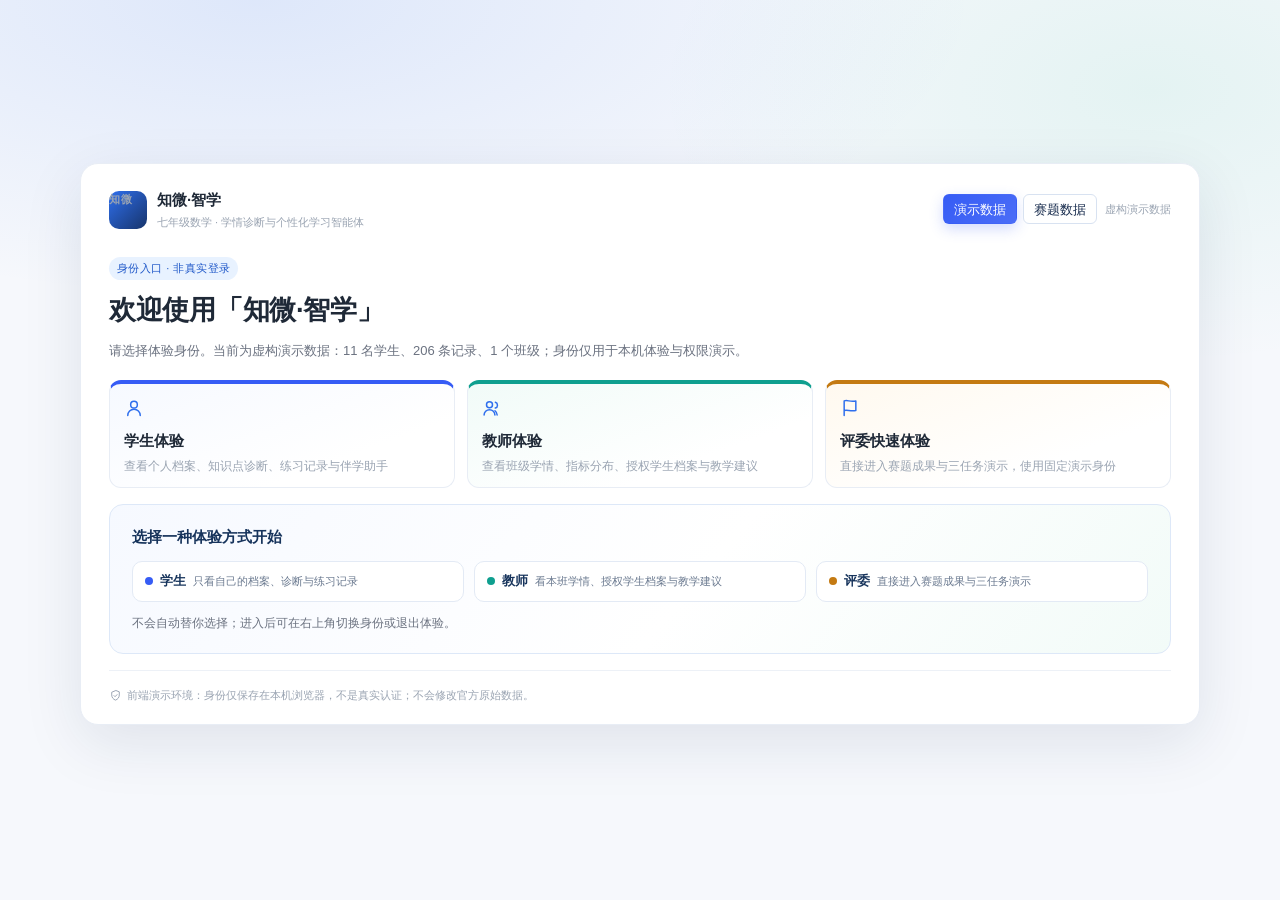
==== commit fcd11437: "ui: 协调色块视觉层级刷新（深海蓝侧栏/彩色KPI/页头渐变/身份卡）" ====
--- a/index.html
+++ b/index.html
@@ -15,6 +15,8 @@
   <link rel="stylesheet" href="css/print.css" />
   <link rel="stylesheet" href="css/contest.css" />
   <link rel="stylesheet" href="css/identity.css" />
+  <link rel="stylesheet" href="css/assign.css" />
+  <link rel="stylesheet" href="css/visual-refresh.css" />
 </head>
 <body>
   <a class="skip-link" href="#app">跳到主要内容</a>
@@ -53,6 +55,7 @@
   <!-- 教师端页面（核心流程） -->
   <script src="js/pages/teacher/dashboard.js"></script>
   <script src="js/pages/teacher/import.js"></script>
+  <script src="js/pages/teacher/assign.js"></script>
   <script src="js/pages/teacher/grading.js"></script>
   <script src="js/pages/teacher/review.js"></script>
 
--- a/css/assign.css
+++ b/css/assign.css
@@ -0,0 +1,50 @@
+/* ============================================================
+   教师端 · 布置作业
+   ============================================================ */
+.assign-page .page-head { align-items: flex-start; }
+.assign-cta { white-space: nowrap; }
+.assign-toolbar {
+  display: flex; align-items: center; justify-content: space-between; gap: 12px;
+  margin: 4px 0 14px; padding: 9px 12px;
+  background: var(--surface-2, #f8fafd); border: 1px solid var(--border, #dbe2ee);
+  border-radius: 10px; flex-wrap: wrap;
+}
+.assign-class { display: flex; align-items: center; gap: 7px; font-size: 12px; color: var(--text-3, #6b7485); }
+.assign-layout {
+  display: grid; grid-template-columns: minmax(260px, 340px) minmax(0, 1fr);
+  gap: 16px; align-items: start;
+}
+.assign-papers-card, .assign-form-card { overflow: hidden; }
+.assign-paper-list { display: flex; flex-direction: column; gap: 8px; }
+.assign-paper {
+  text-align: left; border: 1px solid var(--border, #dbe2ee); border-radius: 10px;
+  background: var(--surface, #fff); padding: 11px 12px; cursor: pointer;
+  display: flex; flex-direction: column; gap: 3px;
+}
+.assign-paper:hover { border-color: #9bbcf5; }
+.assign-paper.is-active { border-color: #2f6fed; box-shadow: 0 0 0 2px rgba(47, 111, 237, .14); background: #f8fbff; }
+.assign-paper-title { font-size: 13.5px; font-weight: 650; color: var(--text, #1c2434); }
+.assign-paper-meta { font-size: 11px; color: var(--text-3, #6b7485); }
+.assign-form { display: flex; flex-direction: column; gap: 12px; }
+.assign-form .form-grid { grid-template-columns: repeat(2, minmax(0, 1fr)); gap: 12px; }
+.assign-empty { padding: 8px 0; }
+.assign-preview { border: 1px solid var(--border-2, #edf1f7); border-radius: 10px; padding: 11px 12px; background: var(--surface-2, #f8fafd); }
+.assign-preview-head { display: flex; justify-content: space-between; align-items: center; font-size: 12px; font-weight: 650; color: var(--text, #1c2434); margin-bottom: 7px; }
+.assign-question-list { display: flex; flex-direction: column; gap: 5px; }
+.assign-question { display: grid; grid-template-columns: 22px minmax(0, 1fr) auto; gap: 7px; align-items: center; font-size: 11.5px; color: var(--text-2, #4b5568); }
+.assign-question .num { color: var(--text-3, #6b7485); font-size: 10.5px; text-align: right; }
+.assign-question > span:nth-child(2) { overflow: hidden; text-overflow: ellipsis; white-space: nowrap; }
+.assign-submit { display: flex; justify-content: space-between; align-items: center; gap: 12px; flex-wrap: wrap; padding-top: 4px; }
+@media (max-width: 900px) {
+  .assign-layout { grid-template-columns: 1fr; }
+  .assign-form .form-grid { grid-template-columns: 1fr; }
+  .assign-submit { flex-direction: column; align-items: stretch; }
+  .assign-submit .btn { width: 100%; }
+}
+
+.assign-class { white-space: nowrap; flex: 0 0 auto; }
+.assign-cta { display: inline-flex; align-items: center; gap: 5px; }
+@media (max-width: 1120px) {
+  .assign-cta-label { display: none; }
+  .assign-cta { padding-left: 8px; padding-right: 8px; }
+}
--- a/css/visual-refresh.css
+++ b/css/visual-refresh.css
@@ -0,0 +1,292 @@
+/* ============================================================
+   知微·智学 · 视觉层级刷新（仅屏幕，不影响打印）
+   目标：用协调的蓝 / 青 / 琥珀 / 紫 / 玫红色块区分信息层级
+   ============================================================ */
+:root {
+  --v-blue: #365CF5;
+  --v-blue-2: #5B7BFF;
+  --v-blue-tint: #EEF3FF;
+  --v-blue-line: #D7E2FF;
+  --v-teal: #0F9F8F;
+  --v-teal-tint: #E9F8F4;
+  --v-teal-line: #CDEEE6;
+  --v-amber: #C47A12;
+  --v-amber-tint: #FFF6E8;
+  --v-amber-line: #F5DFC0;
+  --v-violet: #6D5BD0;
+  --v-violet-tint: #F3F0FF;
+  --v-violet-line: #E1DBFA;
+  --v-rose: #D94A64;
+  --v-rose-tint: #FFF1F3;
+  --v-rose-line: #F8D7DE;
+}
+
+@media screen {
+  /* ---------------- 底层背景 ---------------- */
+  body {
+    background:
+      radial-gradient(1000px 520px at 85% -10%, rgba(54, 92, 245, .07), transparent 65%),
+      radial-gradient(800px 420px at 0% 40%, rgba(15, 159, 143, .045), transparent 65%),
+      linear-gradient(180deg, #F7F9FE 0%, #F3F6FC 55%, #F8FAFD 100%);
+  }
+
+  /* ---------------- 侧边栏：深海蓝块 ---------------- */
+  .sidebar {
+    background: linear-gradient(180deg, #0E213D 0%, #142F54 55%, #0C1D36 100%);
+    border-right: 0;
+    box-shadow: 8px 0 28px rgba(15, 33, 61, .14);
+  }
+  .brand { border-bottom: 1px solid rgba(255, 255, 255, .10); }
+  .brand-mark {
+    background: linear-gradient(145deg, #5B7BFF, #365CF5 45%, #20B8A5);
+    box-shadow: 0 4px 12px rgba(54, 92, 245, .35);
+  }
+  .brand-name { color: #F7FAFF; }
+  .brand-sub { color: #A8BAD4; }
+  .brand-badge { color: #B9C8DD; border-color: rgba(255, 255, 255, .22); background: rgba(255, 255, 255, .05); }
+  .nav-group-title { color: #8298B8; letter-spacing: .12em; }
+  .nav-item { color: #C9D6E8; }
+  .nav-item:hover { background: rgba(255, 255, 255, .08); color: #FFFFFF; }
+  .nav-item.is-active {
+    background: linear-gradient(120deg, rgba(54, 92, 245, .95), rgba(91, 123, 255, .90));
+    color: #FFFFFF;
+    box-shadow: 0 6px 18px rgba(0, 0, 0, .18);
+  }
+  .nav-item.is-active::before { background: #7FE3D3; }
+  .nav-item svg { opacity: .95; }
+  .nav-count { background: rgba(240, 164, 58, .18); color: #FFD08A; }
+  .nav-foot { border-top: 1px solid rgba(255, 255, 255, .10); }
+  .nav-collapse { color: #B9C8DD; }
+  .nav-collapse:hover { background: rgba(255, 255, 255, .08); color: #FFFFFF; }
+  .nav { scrollbar-color: rgba(255,255,255,.28) transparent; }
+
+  /* ---------------- 顶栏：轻色块 + 主按钮 ---------------- */
+  .topbar {
+    background: rgba(255, 255, 255, .88);
+    border-bottom: 1px solid #E3EAF6;
+    box-shadow: 0 4px 16px rgba(23, 43, 77, .045);
+  }
+  .topbar-title h1 { color: #162B4D; }
+  .assign-cta {
+    background: linear-gradient(135deg, #365CF5, #4C73FF) !important;
+    border: 0 !important;
+    box-shadow: 0 6px 16px rgba(54, 92, 245, .30);
+  }
+  .demo-badge { background: #FFF5DF; color: #9A6510; border-color: #F4DFB8; }
+
+  /* ---------------- 页头：蓝色块 ---------------- */
+  .page-head {
+    position: relative;
+    overflow: hidden;
+    padding: 18px 20px;
+    border: 1px solid #DEE8FA;
+    border-radius: 16px;
+    background: linear-gradient(120deg, #F3F7FF 0%, #FAFCFF 48%, #EEF9F6 100%);
+    box-shadow: 0 6px 20px rgba(54, 92, 245, .055);
+  }
+  .page-head::after {
+    content: "";
+    position: absolute;
+    right: -36px;
+    top: -58px;
+    width: 190px;
+    height: 190px;
+    border-radius: 50%;
+    background: radial-gradient(circle, rgba(54, 92, 245, .13), transparent 68%);
+    pointer-events: none;
+  }
+  .page-head > * { position: relative; z-index: 1; }
+  .page-title { color: #142A4C; }
+  .page-head .page-title::before {
+    content: "";
+    display: inline-block;
+    width: 6px;
+    height: 22px;
+    margin-right: 10px;
+    border-radius: 4px;
+    vertical-align: -3px;
+    background: linear-gradient(180deg, var(--v-blue), var(--v-teal));
+  }
+
+  /* ---------------- KPI 指标带：五色块 ---------------- */
+  .stat-strip {
+    display: grid;
+    grid-template-columns: repeat(auto-fit, minmax(150px, 1fr));
+    gap: 10px;
+    padding: 0;
+    background: transparent;
+    border: 0;
+  }
+  .stat {
+    --stat-accent: var(--v-blue);
+    --stat-tint: var(--v-blue-tint);
+    position: relative;
+    padding: 13px 15px 12px;
+    border: 1px solid var(--v-blue-line);
+    border-radius: 13px;
+    background: var(--stat-tint);
+    box-shadow: inset 0 3px 0 var(--stat-accent);
+  }
+  .stat:nth-child(2) { --stat-accent: var(--v-teal); --stat-tint: var(--v-teal-tint); border-color: var(--v-teal-line); }
+  .stat:nth-child(3) { --stat-accent: var(--v-amber); --stat-tint: var(--v-amber-tint); border-color: var(--v-amber-line); }
+  .stat:nth-child(4) { --stat-accent: var(--v-violet); --stat-tint: var(--v-violet-tint); border-color: var(--v-violet-line); }
+  .stat:nth-child(5) { --stat-accent: var(--v-rose); --stat-tint: var(--v-rose-tint); border-color: var(--v-rose-line); }
+  .stat-label { color: #5C6B82; font-weight: 600; }
+  .stat-value { color: var(--stat-accent); font-size: 22px; }
+  .stat-value .unit { color: #7A879B; }
+  .stat-sub { color: #75839A; }
+
+  /* ---------------- 卡片 / 内容块 ---------------- */
+  .card {
+    border-color: #E3EAF5;
+    box-shadow: 0 6px 20px rgba(23, 43, 77, .055);
+  }
+  .card-head {
+    background: linear-gradient(90deg, #F7FAFF 0%, #FFFFFF 85%);
+    border-bottom-color: #EDF1F8;
+  }
+  .ct-page .plain-block,
+  .tch-dashboard .plain-block,
+  .assign-page .plain-block {
+    padding: 16px 18px;
+    border: 1px solid #E4EBF6;
+    border-radius: 14px;
+    background: #FFFFFF;
+    box-shadow: 0 5px 18px rgba(23, 43, 77, .045);
+  }
+  .tch-dashboard .tch-side-block {
+    background: linear-gradient(150deg, #FFFAF0, #FFFFFF 62%);
+    border-color: #F3E2C7;
+    box-shadow: inset 0 3px 0 var(--v-amber);
+  }
+  .tch-dashboard .tch-main-card {
+    border-top: 3px solid var(--v-blue);
+    box-shadow: 0 10px 30px rgba(54, 92, 245, .075);
+  }
+  .tch-dashboard .tch-ongoing-block {
+    padding: 14px;
+    border: 1px solid #DCE7FB;
+    border-radius: 12px;
+    background: linear-gradient(135deg, #F7FAFF, #F1F7FF);
+  }
+  .tch-dashboard .tch-attention-row {
+    border-bottom: 1px dashed #DFE8F4;
+    padding-left: 10px;
+    border-left: 3px solid transparent;
+    transition: background .15s, border-color .15s;
+  }
+  .tch-dashboard .tch-attention-row:hover { background: #F7FAFF; border-left-color: var(--v-teal); }
+  .tch-dashboard .tch-action-row {
+    padding: 12px 14px;
+    border-radius: 11px;
+    border: 1px solid #E7EEF8;
+    background: #FBFCFE;
+  }
+  .tch-dashboard .tch-action-row.is-warn { background: var(--v-amber-tint); border-color: var(--v-amber-line); border-left: 3px solid var(--v-amber); }
+  .tch-dashboard .tch-action-row.is-primary { background: var(--v-blue-tint); border-color: var(--v-blue-line); border-left: 3px solid var(--v-blue); }
+  .tch-dashboard .tch-action-row.is-neutral { background: #F6F9FD; border-color: #E4EBF5; border-left: 3px solid #A8B6C9; }
+  .tch-dashboard .tch-action-list { gap: 9px; }
+
+  /* ---------------- 按钮 / 标签 / 进度 ---------------- */
+  .btn-primary {
+    background: linear-gradient(135deg, #365CF5, #4B6DF7) !important;
+    border-color: transparent !important;
+    box-shadow: 0 5px 14px rgba(54, 92, 245, .22);
+  }
+  .btn-primary:hover { box-shadow: 0 7px 18px rgba(54, 92, 245, .28); }
+  .btn-secondary { background: #FFFFFF; border-color: #D8E2F1; }
+  .btn-secondary:hover { border-color: #AFC5EE; background: #F8FAFF; }
+  .link-btn { color: var(--v-blue); font-weight: 600; }
+
+  /* ---------------- 赛题成果页 ---------------- */
+  .ct-page .tab.is-active {
+    background: linear-gradient(135deg, #365CF5, #5578FF) !important;
+    border-color: transparent !important;
+    color: #FFFFFF !important;
+    box-shadow: 0 5px 14px rgba(54, 92, 245, .23);
+  }
+  .ct-page .tab { border-radius: 9px; }
+  .ct-page .ct-case {
+    border-top: 3px solid var(--v-teal);
+    box-shadow: 0 8px 24px rgba(15, 159, 143, .07);
+  }
+  .ct-page .ct-rec {
+    background: linear-gradient(120deg, #F2F9FF, #F7FCFF);
+    border-left-color: var(--v-blue);
+  }
+  .ct-page .identity-scope b { color: #17345C; }
+
+  /* ---------------- 布置作业页 ---------------- */
+  .assign-toolbar {
+    background: linear-gradient(120deg, #F1F6FF, #F4FBFA);
+    border-color: #DCE8F7;
+  }
+  .assign-papers-card { border-top: 3px solid var(--v-blue); }
+  .assign-form-card { border-top: 3px solid var(--v-teal); }
+  .assign-paper { background: #FBFCFE; }
+  .assign-paper:hover { background: #F5F9FF; }
+  .assign-paper.is-active {
+    background: linear-gradient(135deg, #EEF3FF, #F8FBFF);
+    border-color: var(--v-blue);
+    box-shadow: 0 0 0 2px rgba(54, 92, 245, .13), 0 6px 16px rgba(54, 92, 245, .08);
+  }
+  .assign-preview { background: linear-gradient(135deg, #F4FBF9, #F8FDFC); border-color: #D7EEE9; }
+  .assign-preview-head { color: #0E6E64; }
+
+  /* ---------------- 身份入口：三色身份卡 ---------------- */
+  .identity-role:nth-child(1) { border-top: 4px solid var(--v-blue); background: linear-gradient(160deg, #F6F9FF, #FFFFFF 70%); }
+  .identity-role:nth-child(2) { border-top: 4px solid var(--v-teal); background: linear-gradient(160deg, #F1FBF8, #FFFFFF 70%); }
+  .identity-role:nth-child(3) { border-top: 4px solid var(--v-amber); background: linear-gradient(160deg, #FFF9EF, #FFFFFF 70%); }
+  .identity-role.is-active { border-color: var(--v-blue); background: linear-gradient(160deg, #EAF1FF, #FFFFFF 75%); }
+  .identity-panel { background: linear-gradient(150deg, #F8FAFF, #FBFCFE); border-color: #E1E9F5; }
+
+  /* ---------------- 小屏微调 ---------------- */
+  @media (max-width: 900px) {
+    .page-head { padding: 14px 14px; border-radius: 13px; }
+    .page-head .page-title::before { height: 19px; width: 5px; margin-right: 8px; }
+    .stat { padding: 11px 12px; }
+    .stat-value { font-size: 20px; }
+    .tch-dashboard .plain-block,
+    .ct-page .plain-block,
+    .assign-page .plain-block { padding: 13px 12px; }
+  }
+}
+
+/* 打印保持原有样式，不引入彩色块 */
+@media print {
+  .sidebar, .topbar { display: none !important; }
+}
+
+@media screen {
+  .identity-welcome {
+    padding: 20px 22px;
+    background: linear-gradient(130deg, #F6F9FF 0%, #FFFFFF 55%, #F2FBF8 100%);
+    border-color: #DDE8F8;
+  }
+  .identity-welcome-title { font-size: 15px; font-weight: 700; color: #17345C; margin-bottom: 12px; }
+  .identity-welcome-grid { display: grid; grid-template-columns: repeat(3, minmax(0, 1fr)); gap: 10px; margin-bottom: 12px; }
+  .identity-welcome-grid > div {
+    display: flex; align-items: center; gap: 7px; flex-wrap: wrap;
+    padding: 10px 12px; border-radius: 10px; border: 1px solid #E3EAF5; background: #FFFFFF;
+  }
+  .identity-welcome-grid b { font-size: 12.5px; color: #17345C; }
+  .identity-welcome-grid span:last-child { font-size: 11px; color: #6B7A90; line-height: 1.5; }
+  .identity-welcome-dot { width: 8px; height: 8px; border-radius: 50%; flex: 0 0 auto; }
+  .identity-welcome-dot.is-blue { background: var(--v-blue); }
+  .identity-welcome-dot.is-teal { background: var(--v-teal); }
+  .identity-welcome-dot.is-amber { background: var(--v-amber); }
+  @media (max-width: 900px) {
+    .identity-welcome-grid { grid-template-columns: 1fr; }
+  }
+}
+
+@media screen {
+  .identity-page { display: flex; align-items: center; justify-content: center; }
+  .identity-card { width: 100%; }
+}
+
+@media screen {
+  .ana-analysis .ana-field-scope { min-width: 0; }
+  .ana-analysis .ana-field-scope .row-sm { min-width: 0; flex-wrap: wrap; }
+  .ana-analysis .ana-field-scope .badge { max-width: 100%; white-space: normal; overflow-wrap: anywhere; }
+}
